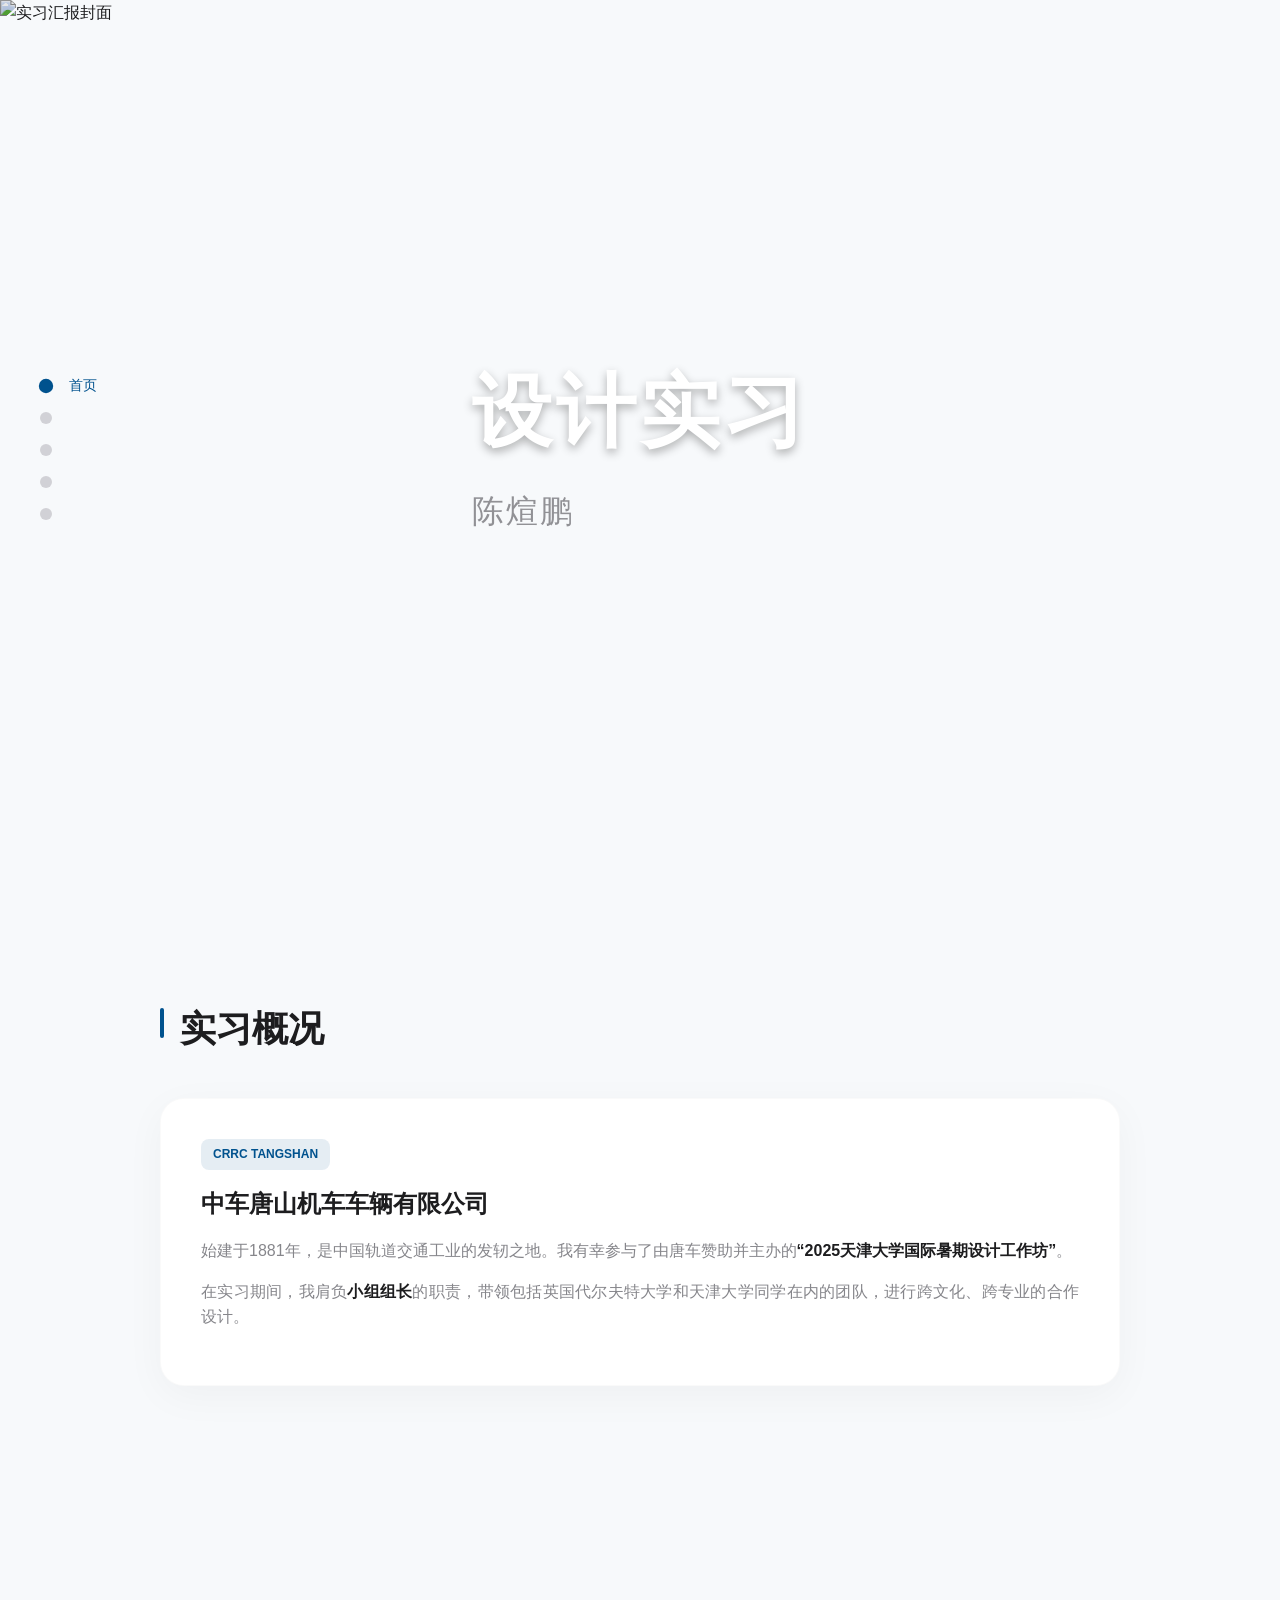
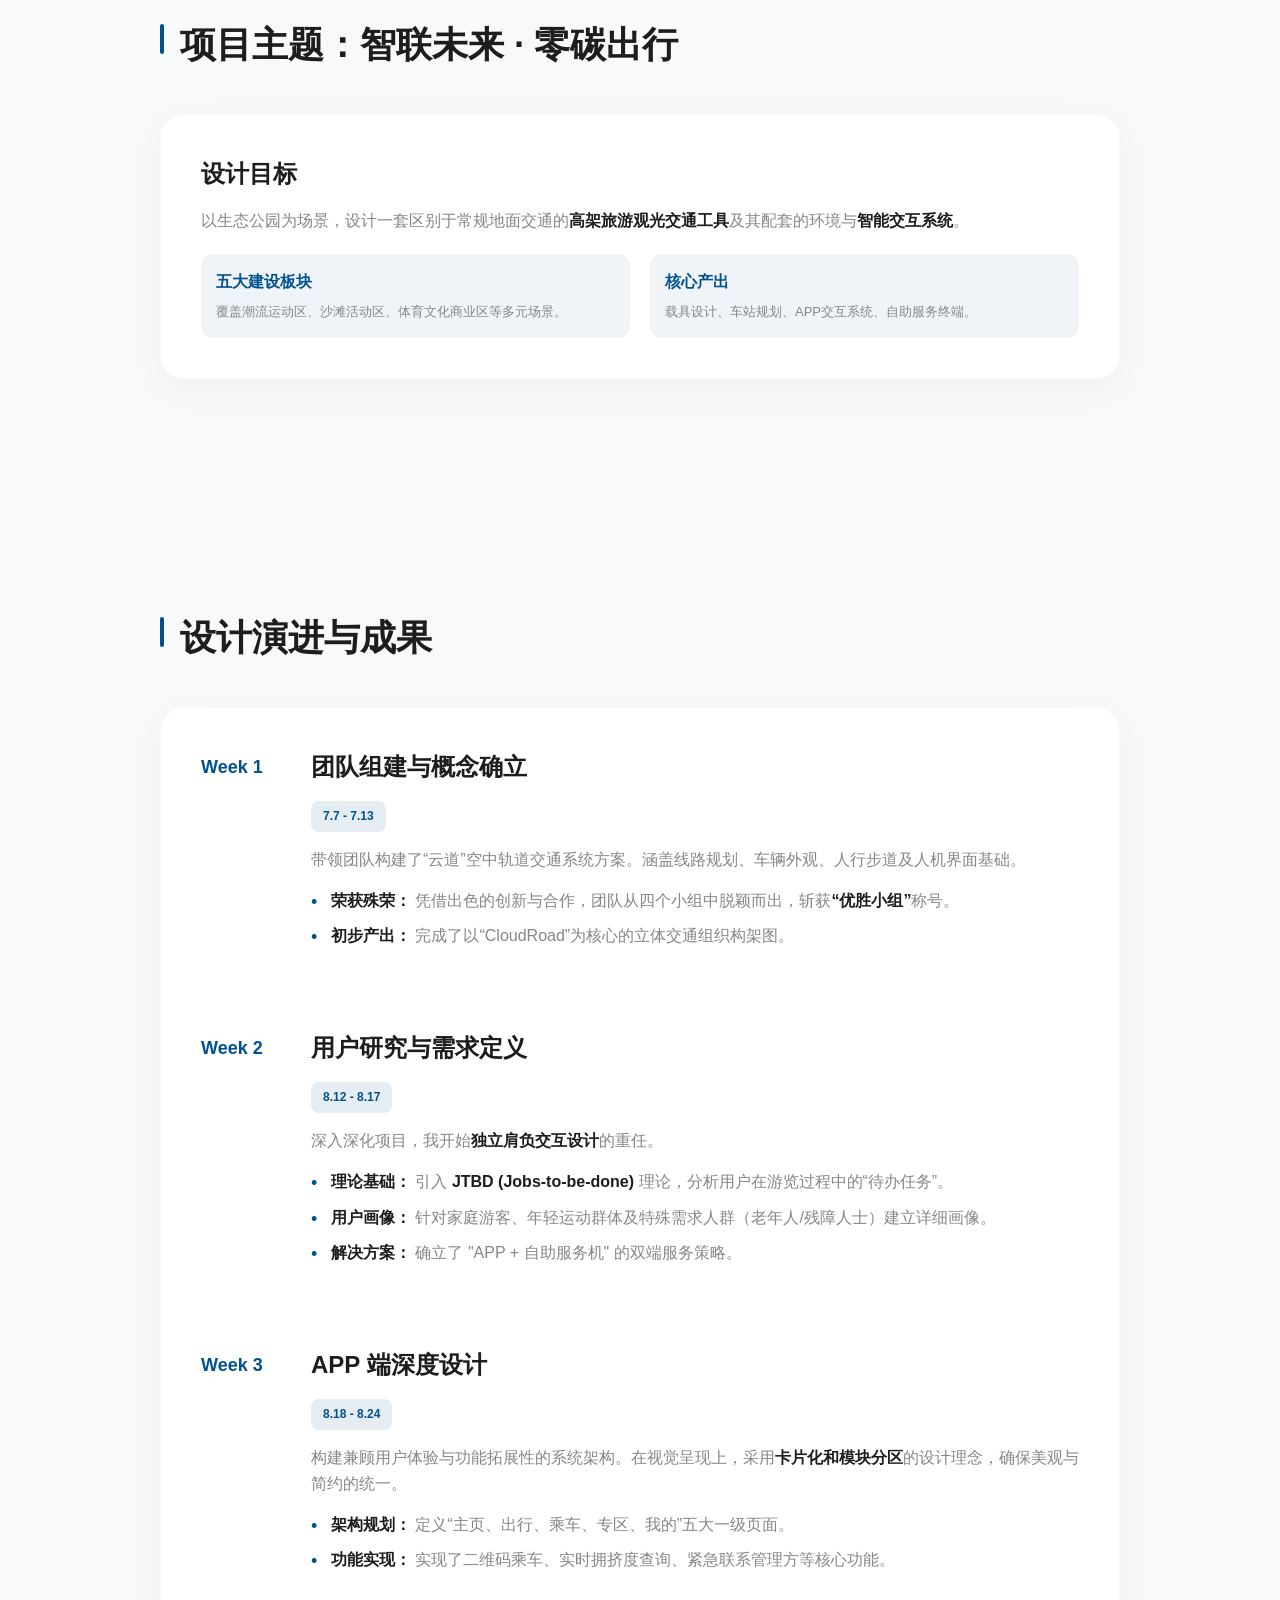
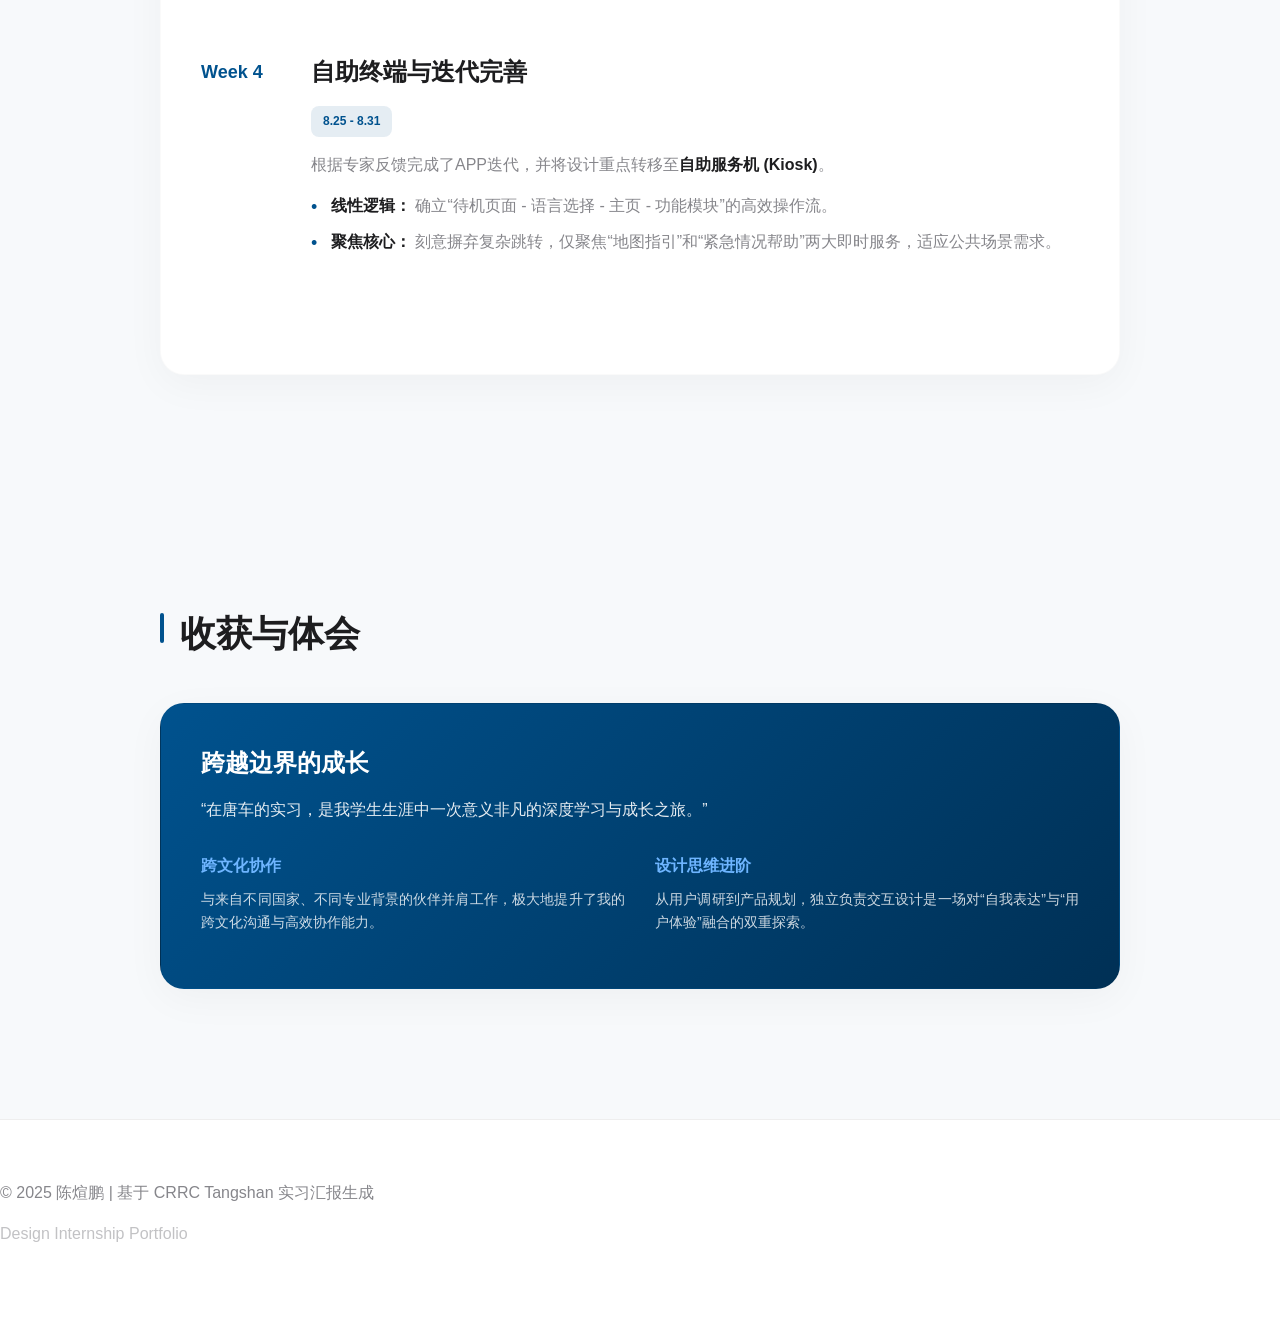
==== index.html @ 3e4206fa "Update index.html" ====
<!DOCTYPE html>
<html lang="zh-CN">
<head>
    <meta charset="UTF-8">
    <meta name="viewport" content="width=device-width, initial-scale=1.0">
    <title>设计实习汇报 | 陈煊鹏</title>
    <style>
        /* --- 基础重置与字体 --- */
        * {
            margin: 0;
            padding: 0;
            box-sizing: border-box;
            font-family: "Helvetica Neue", Helvetica, "PingFang SC", "Hiragino Sans GB", "Microsoft YaHei", Arial, sans-serif;
        }

        :root {
            --primary-color: rgb(0, 82, 142);
            --bg-color: #F7F9FB;
            --text-main: #1D1D1F;
            --text-secondary: #86868b;
            --card-bg: #FFFFFF;
        }

        body {
            background-color: var(--bg-color);
            color: var(--text-main);
            line-height: 1.6;
            overflow-x: hidden;
        }

        /* --- 侧边导航栏 --- */
        .sidebar {
            position: fixed;
            left: 40px;
            top: 50%;
            transform: translateY(-50%);
            z-index: 100;
            display: flex;
            flex-direction: column;
            gap: 20px;
        }

        .nav-dot {
            width: 12px;
            height: 12px;
            background-color: #d1d1d6;
            border-radius: 50%;
            cursor: pointer;
            transition: all 0.3s ease;
            position: relative;
        }

        .nav-dot::after {
            content: attr(data-label);
            position: absolute;
            left: 25px;
            top: 50%;
            transform: translateY(-50%);
            font-size: 12px;
            color: var(--primary-color);
            opacity: 0;
            white-space: nowrap;
            transition: opacity 0.3s ease;
            font-weight: 500;
        }

        .nav-dot:hover::after, .nav-dot.active::after {
            opacity: 1;
        }

        .nav-dot.active {
            background-color: var(--primary-color);
            transform: scale(1.2);
        }

        /* --- 移动端隐藏侧边栏 --- */
        @media (max-width: 768px) {
            .sidebar { display: none; }
        }

        /* --- 首屏 Hero Section --- */
        .hero {
            height: 100vh;
            width: 100%;
            position: relative;
            display: flex;
            justify-content: center;
            align-items: center;
            overflow: hidden;
        }

        .hero-bg {
            position: absolute;
            top: 0;
            left: 0;
            width: 100%;
            height: 100%;
            object-fit: cover;
            z-index: 0;
            filter: brightness(0.9); /* 轻微压暗以突出文字 */
        }

        .hero-content {
            position: relative;
            z-index: 1;
            text-align: center;
            color: white;
            animation: fadeIn 1.5s ease-out;
        }

        .hero-title {
            font-size: 80px;
            font-weight: 900;
            letter-spacing: 4px;
            margin-bottom: 10px;
            text-shadow: 0 4px 10px rgba(0,0,0,0.3);
        }

        .hero-subtitle {
            font-size: 32px;
            font-weight: 100; /* 极细字体 */
            letter-spacing: 2px;
            opacity: 0.9;
        }

        /* --- 通用容器与卡片 --- */
        .container {
            max-width: 1000px;
            margin: 0 auto;
            padding: 100px 20px;
        }

        .section-title {
            font-size: 36px;
            font-weight: 700;
            margin-bottom: 40px;
            position: relative;
            padding-left: 20px;
        }

        .section-title::before {
            content: '';
            position: absolute;
            left: 0;
            top: 8px;
            height: 30px;
            width: 4px;
            background-color: var(--primary-color);
            border-radius: 2px;
        }

        .card {
            background: var(--card-bg);
            border-radius: 24px;
            padding: 40px;
            margin-bottom: 30px;
            box-shadow: 0 10px 40px rgba(0,0,0,0.04);
            transition: transform 0.3s ease;
            border: 1px solid rgba(0,0,0,0.02);
        }

        .card:hover {
            transform: translateY(-5px);
            box-shadow: 0 20px 50px rgba(0,0,0,0.08);
        }

        /* --- 内容排版 --- */
        .tag {
            display: inline-block;
            padding: 6px 12px;
            background-color: rgba(0, 82, 142, 0.1);
            color: var(--primary-color);
            border-radius: 8px;
            font-size: 12px;
            font-weight: 600;
            margin-bottom: 15px;
        }

        h3 {
            font-size: 24px;
            margin-bottom: 15px;
            color: var(--text-main);
        }

        p {
            font-size: 16px;
            color: var(--text-secondary);
            margin-bottom: 15px;
            text-align: justify;
        }

        strong {
            color: var(--text-main);
            font-weight: 600;
        }

        ul {
            list-style: none;
            margin-top: 15px;
        }

        li {
            position: relative;
            padding-left: 20px;
            margin-bottom: 10px;
            color: var(--text-secondary);
        }

        li::before {
            content: '•';
            color: var(--primary-color);
            position: absolute;
            left: 0;
            top: 0;
            font-size: 18px;
        }

        /* --- 时间轴样式 (用于每周工作) --- */
        .timeline-item {
            display: flex;
            gap: 30px;
            margin-bottom: 40px;
        }

        .time-label {
            flex-shrink: 0;
            width: 80px;
            font-weight: 700;
            color: var(--primary-color);
            font-size: 18px;
            padding-top: 5px;
        }

        .time-content {
            flex-grow: 1;
            padding-bottom: 30px;
            border-bottom: 1px solid #eee;
        }

        .time-content:last-child {
            border-bottom: none;
        }

        /* --- 动画类 --- */
        .reveal {
            opacity: 0;
            transform: translateY(30px);
            transition: all 0.8s ease;
        }

        .reveal.active {
            opacity: 1;
            transform: translateY(0);
        }

        /* --- Footer --- */
        footer {
            text-align: center;
            padding: 60px 0;
            background-color: #ffffff;
            color: var(--text-secondary);
            font-size: 14px;
            border-top: 1px solid #eee;
        }

        /* --- 响应式调整 --- */
        @media (max-width: 768px) {
            .hero-title { font-size: 48px; }
            .hero-subtitle { font-size: 24px; }
            .timeline-item { flex-direction: column; gap: 10px; }
            .card { padding: 25px; }
        }
    </style>
</head>
<body>

    <nav class="sidebar">
        <div class="nav-dot active" data-label="首页" onclick="scrollToSection('home')"></div>
        <div class="nav-dot" data-label="实习概况" onclick="scrollToSection('intro')"></div>
        <div class="nav-dot" data-label="项目成果" onclick="scrollToSection('project')"></div>
        <div class="nav-dot" data-label="工作流" onclick="scrollToSection('process')"></div>
        <div class="nav-dot" data-label="收获与感悟" onclick="scrollToSection('reflection')"></div>
    </nav>

    <header id="home" class="hero">
        <img src="images/1page.jpg" alt="实习汇报封面" class="hero-bg">
        <div class="hero-content">
            <h1 class="hero-title">设计实习</h1>
            <p class="hero-subtitle">陈煊鹏</p>
        </div>
    </header>

    <section id="intro" class="container">
        <div class="reveal">
            <h2 class="section-title">实习概况</h2>
            <div class="card">
                <span class="tag">CRRC TANGSHAN</span>
                <h3>中车唐山机车车辆有限公司</h3>
                <p>
                    始建于1881年，是中国轨道交通工业的发轫之地。我有幸参与了由唐车赞助并主办的<strong>“2025天津大学国际暑期设计工作坊”</strong>。
                </p>
                <p>
                    在实习期间，我肩负<strong>小组组长</strong>的职责，带领包括英国代尔夫特大学和天津大学同学在内的团队，进行跨文化、跨专业的合作设计。
                </p>
            </div>
        </div>
    </section>

    <section id="project" class="container">
        <div class="reveal">
            <h2 class="section-title">项目主题：智联未来 · 零碳出行</h2>
            <div class="card">
                <h3>设计目标</h3>
                <p>
                    以生态公园为场景，设计一套区别于常规地面交通的<strong>高架旅游观光交通工具</strong>及其配套的环境与<strong>智能交互系统</strong>。
                </p>
                <div style="display: flex; gap: 20px; flex-wrap: wrap; margin-top: 20px;">
                    <div style="background: #f0f4f8; padding: 15px; border-radius: 12px; flex: 1; min-width: 200px;">
                        <h4 style="color:var(--primary-color); margin-bottom: 8px;">五大建设板块</h4>
                        <p style="font-size: 13px; margin:0;">覆盖潮流运动区、沙滩活动区、体育文化商业区等多元场景。</p>
                    </div>
                    <div style="background: #f0f4f8; padding: 15px; border-radius: 12px; flex: 1; min-width: 200px;">
                        <h4 style="color:var(--primary-color); margin-bottom: 8px;">核心产出</h4>
                        <p style="font-size: 13px; margin:0;">载具设计、车站规划、APP交互系统、自助服务终端。</p>
                    </div>
                </div>
            </div>
        </div>
    </section>

    <section id="process" class="container">
        <h2 class="section-title reveal">设计演进与成果</h2>
        
        <div class="card reveal">
            <div class="timeline-item">
                <div class="time-label">Week 1</div>
                <div class="time-content">
                    <h3>团队组建与概念确立</h3>
                    <span class="tag">7.7 - 7.13</span>
                    <p>
                        带领团队构建了“云道”空中轨道交通系统方案。涵盖线路规划、车辆外观、人行步道及人机界面基础。
                    </p>
                    <ul>
                        <li><strong>荣获殊荣：</strong> 凭借出色的创新与合作，团队从四个小组中脱颖而出，斩获<strong>“优胜小组”</strong>称号。</li>
                        <li><strong>初步产出：</strong> 完成了以“CloudRoad”为核心的立体交通组织构架图。</li>
                    </ul>
                </div>
            </div>

            <div class="timeline-item">
                <div class="time-label">Week 2</div>
                <div class="time-content">
                    <h3>用户研究与需求定义</h3>
                    <span class="tag">8.12 - 8.17</span>
                    <p>
                        深入深化项目，我开始<strong>独立肩负交互设计</strong>的重任。
                    </p>
                    <ul>
                        <li><strong>理论基础：</strong> 引入 <strong>JTBD (Jobs-to-be-done)</strong> 理论，分析用户在游览过程中的“待办任务”。</li>
                        <li><strong>用户画像：</strong> 针对家庭游客、年轻运动群体及特殊需求人群（老年人/残障人士）建立详细画像。</li>
                        <li><strong>解决方案：</strong> 确立了 "APP + 自助服务机" 的双端服务策略。</li>
                    </ul>
                </div>
            </div>

            <div class="timeline-item">
                <div class="time-label">Week 3</div>
                <div class="time-content">
                    <h3>APP 端深度设计</h3>
                    <span class="tag">8.18 - 8.24</span>
                    <p>
                        构建兼顾用户体验与功能拓展性的系统架构。在视觉呈现上，采用<strong>卡片化和模块分区</strong>的设计理念，确保美观与简约的统一。
                    </p>
                    <ul>
                        <li><strong>架构规划：</strong> 定义“主页、出行、乘车、专区、我的”五大一级页面。</li>
                        <li><strong>功能实现：</strong> 实现了二维码乘车、实时拥挤度查询、紧急联系管理方等核心功能。</li>
                    </ul>
                </div>
            </div>

            <div class="timeline-item">
                <div class="time-label">Week 4</div>
                <div class="time-content">
                    <h3>自助终端与迭代完善</h3>
                    <span class="tag">8.25 - 8.31</span>
                    <p>
                        根据专家反馈完成了APP迭代，并将设计重点转移至<strong>自助服务机 (Kiosk)</strong>。
                    </p>
                    <ul>
                        <li><strong>线性逻辑：</strong> 确立“待机页面 - 语言选择 - 主页 - 功能模块”的高效操作流。</li>
                        <li><strong>聚焦核心：</strong> 刻意摒弃复杂跳转，仅聚焦“地图指引”和“紧急情况帮助”两大即时服务，适应公共场景需求。</li>
                    </ul>
                </div>
            </div>
        </div>
    </section>

    <section id="reflection" class="container">
        <div class="reveal">
            <h2 class="section-title">收获与体会</h2>
            <div class="card" style="background: linear-gradient(135deg, #00528E 0%, #003055 100%); color: white;">
                <h3 style="color: white;">跨越边界的成长</h3>
                <p style="color: rgba(255,255,255,0.9);">
                    “在唐车的实习，是我学生生涯中一次意义非凡的深度学习与成长之旅。”
                </p>
                <div style="margin-top: 30px; display: grid; grid-template-columns: 1fr 1fr; gap: 30px;">
                    <div>
                        <h4 style="color: #6eb5ff; margin-bottom: 10px;">跨文化协作</h4>
                        <p style="color: rgba(255,255,255,0.8); font-size: 14px;">
                            与来自不同国家、不同专业背景的伙伴并肩工作，极大地提升了我的跨文化沟通与高效协作能力。
                        </p>
                    </div>
                    <div>
                        <h4 style="color: #6eb5ff; margin-bottom: 10px;">设计思维进阶</h4>
                        <p style="color: rgba(255,255,255,0.8); font-size: 14px;">
                            从用户调研到产品规划，独立负责交互设计是一场对“自我表达”与“用户体验”融合的双重探索。
                        </p>
                    </div>
                </div>
            </div>
        </div>
    </section>

    <footer>
        <p>&copy; 2025 陈煊鹏 | 基于 CRRC Tangshan 实习汇报生成</p>
        <p style="opacity: 0.5; margin-top: 5px;">Design Internship Portfolio</p>
    </footer>

    <script>
        // 平滑滚动
        function scrollToSection(id) {
            document.getElementById(id).scrollIntoView({ behavior: 'smooth' });
        }

        // 滚动监听与动画触发
        document.addEventListener('DOMContentLoaded', () => {
            const observerOptions = {
                threshold: 0.1
            };

            const observer = new IntersectionObserver((entries) => {
                entries.forEach(entry => {
                    if (entry.isIntersecting) {
                        entry.target.classList.add('active');
                    }
                });
            }, observerOptions);

            document.querySelectorAll('.reveal').forEach(el => {
                observer.observe(el);
            });

            // 侧边栏高亮逻辑
            window.addEventListener('scroll', () => {
                const sections = ['home', 'intro', 'project', 'process', 'reflection'];
                let current = '';

                sections.forEach(section => {
                    const element = document.getElementById(section);
                    const sectionTop = element.offsetTop;
                    if (scrollY >= sectionTop - 300) {
                        current = section;
                    }
                });

                document.querySelectorAll('.nav-dot').forEach(dot => {
                    dot.classList.remove('active');
                    if (dot.getAttribute('onclick').includes(current)) {
                        dot.classList.add('active');
                    }
                });
            });
        });
    </script>
</body>
</html>
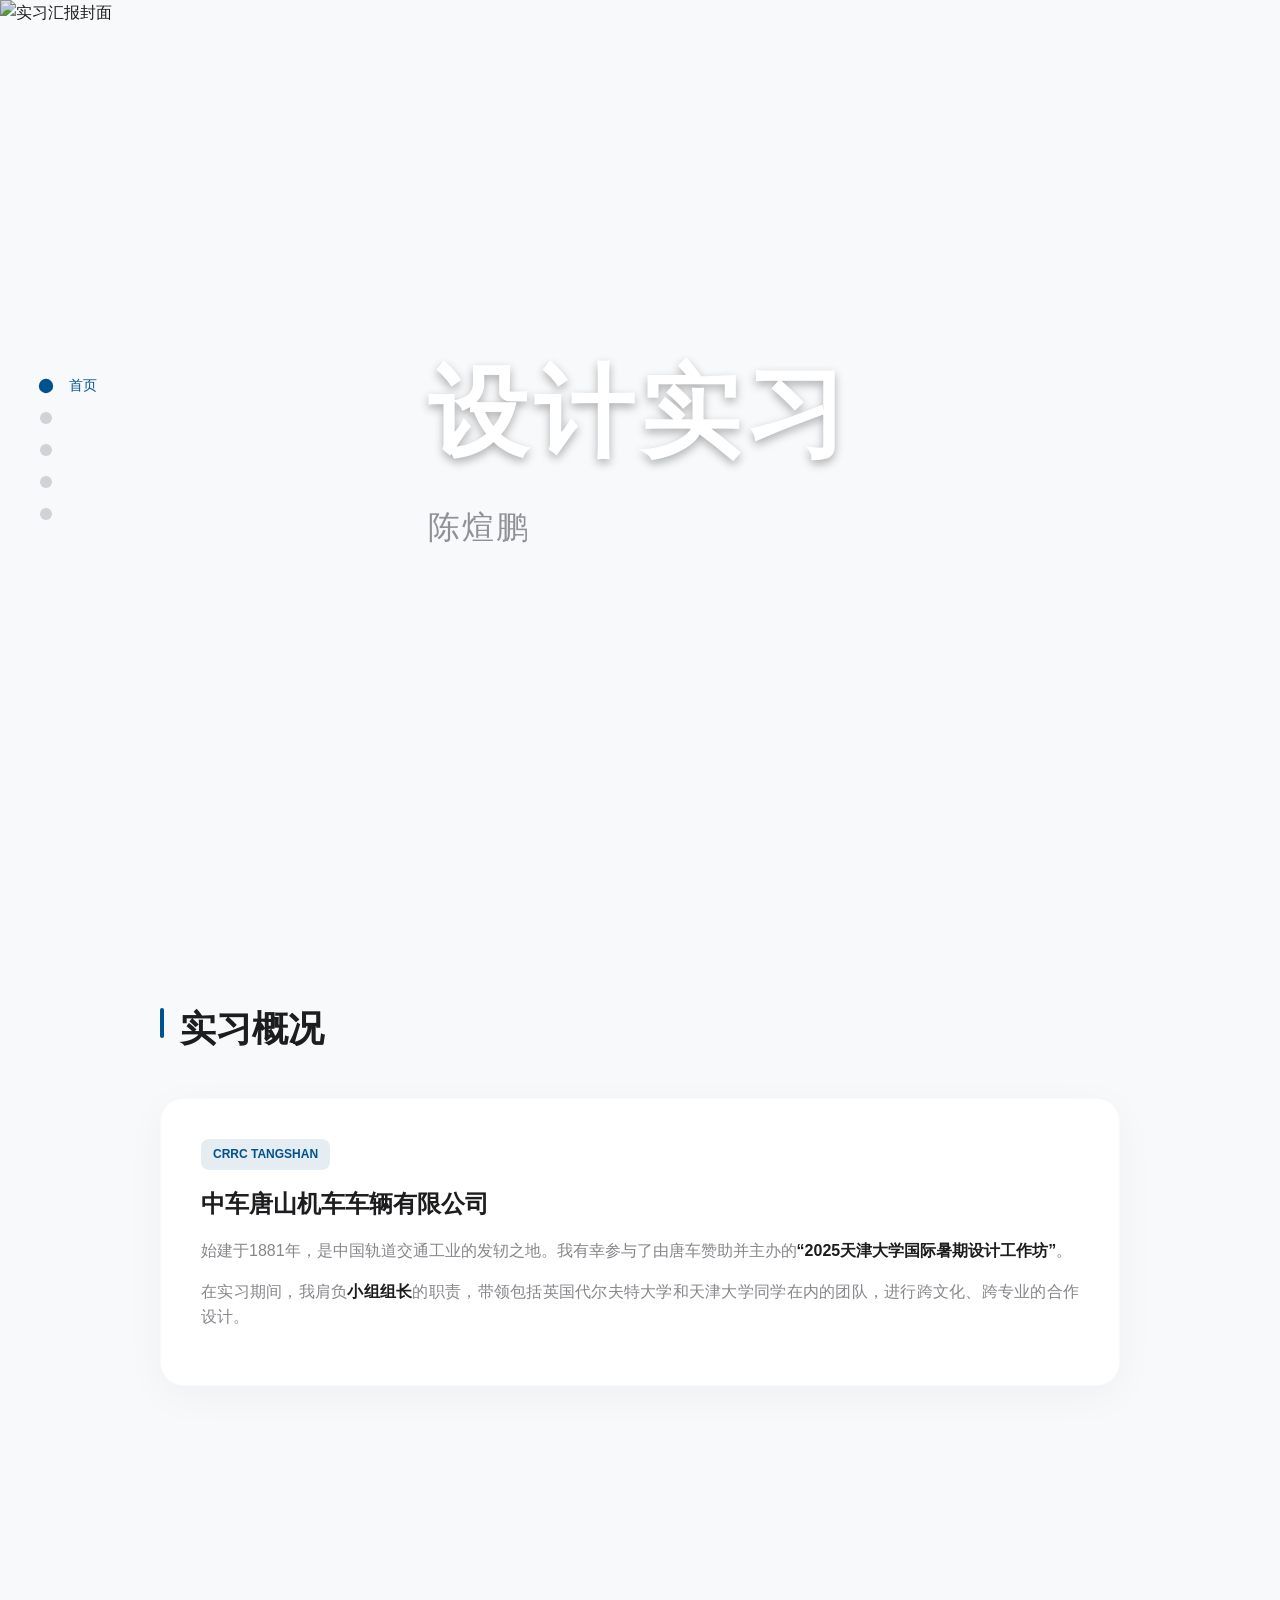
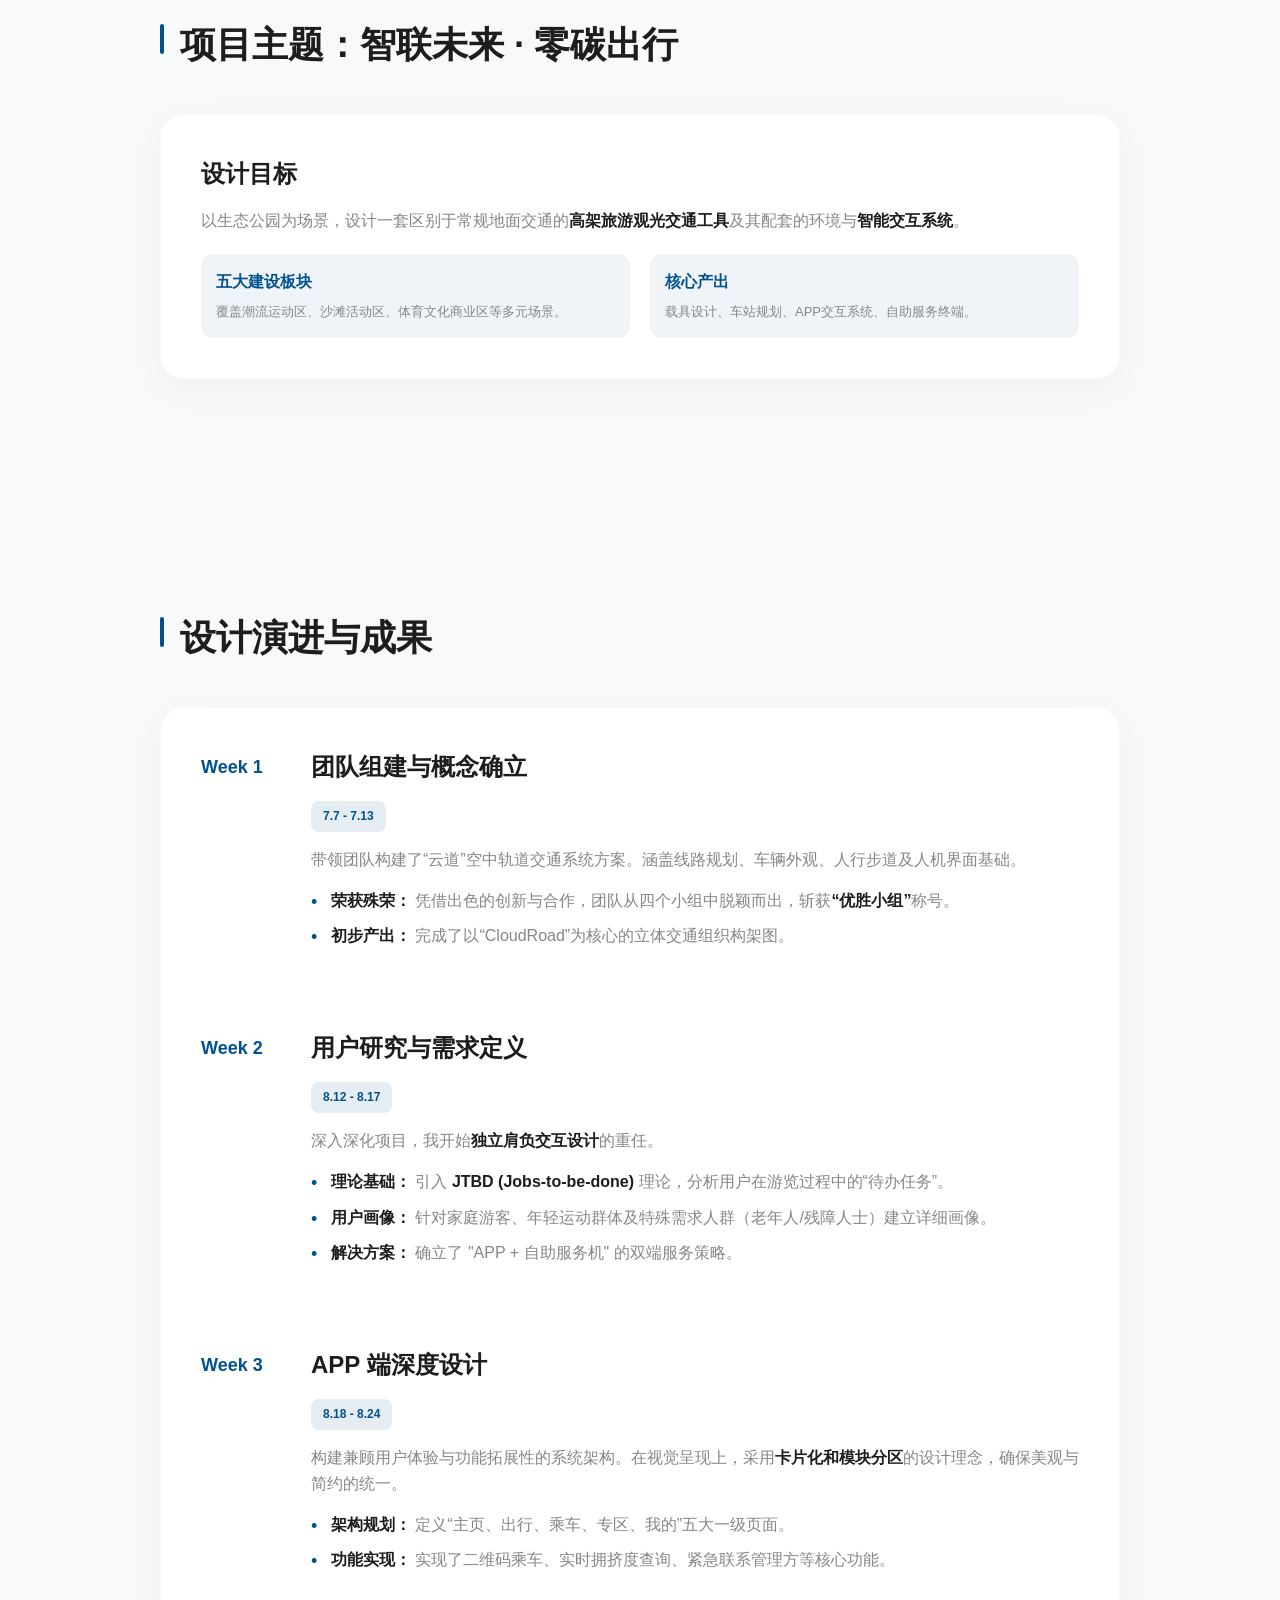
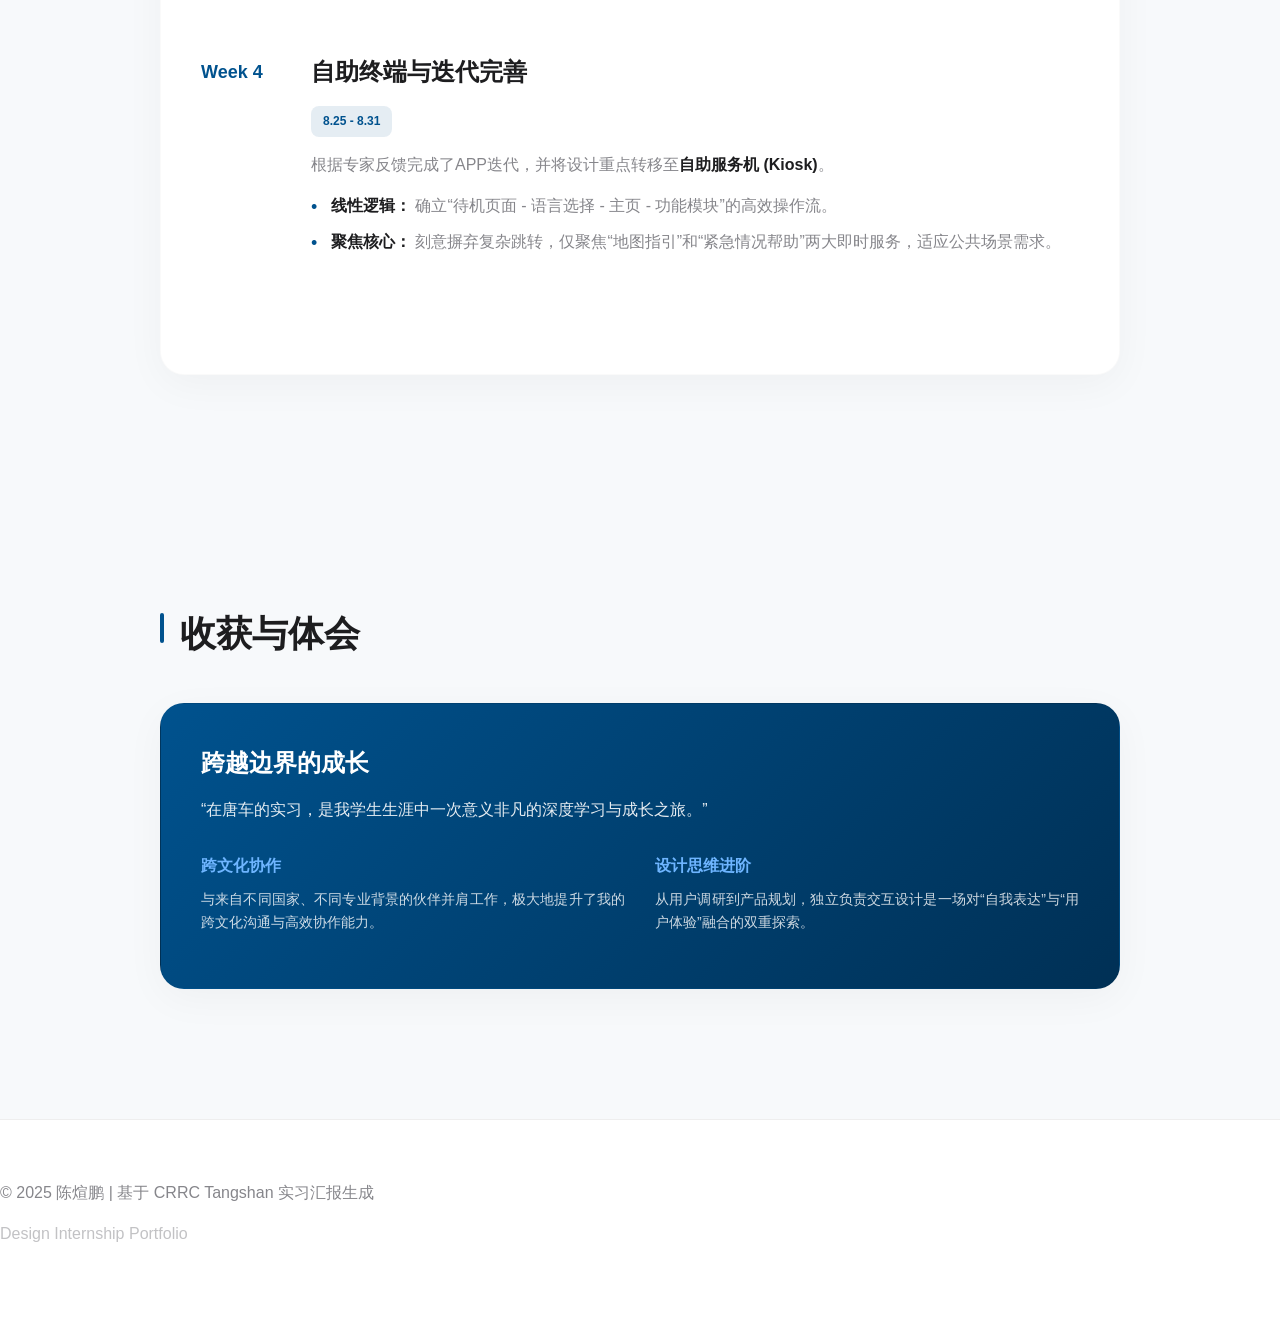
==== commit f0ac5907: "Update index.html" ====
--- a/index.html
+++ b/index.html
@@ -109,16 +109,16 @@
         }
 
         .hero-title {
-            font-size: 80px;
-            font-weight: 900;
-            letter-spacing: 4px;
+            font-size: 100px;
+            font-weight: 1500;
+            letter-spacing: 6px;
             margin-bottom: 10px;
             text-shadow: 0 4px 10px rgba(0,0,0,0.3);
         }
 
         .hero-subtitle {
             font-size: 32px;
-            font-weight: 100; /* 极细字体 */
+            font-weight: 200; /* 极细字体 */
             letter-spacing: 2px;
             opacity: 0.9;
         }
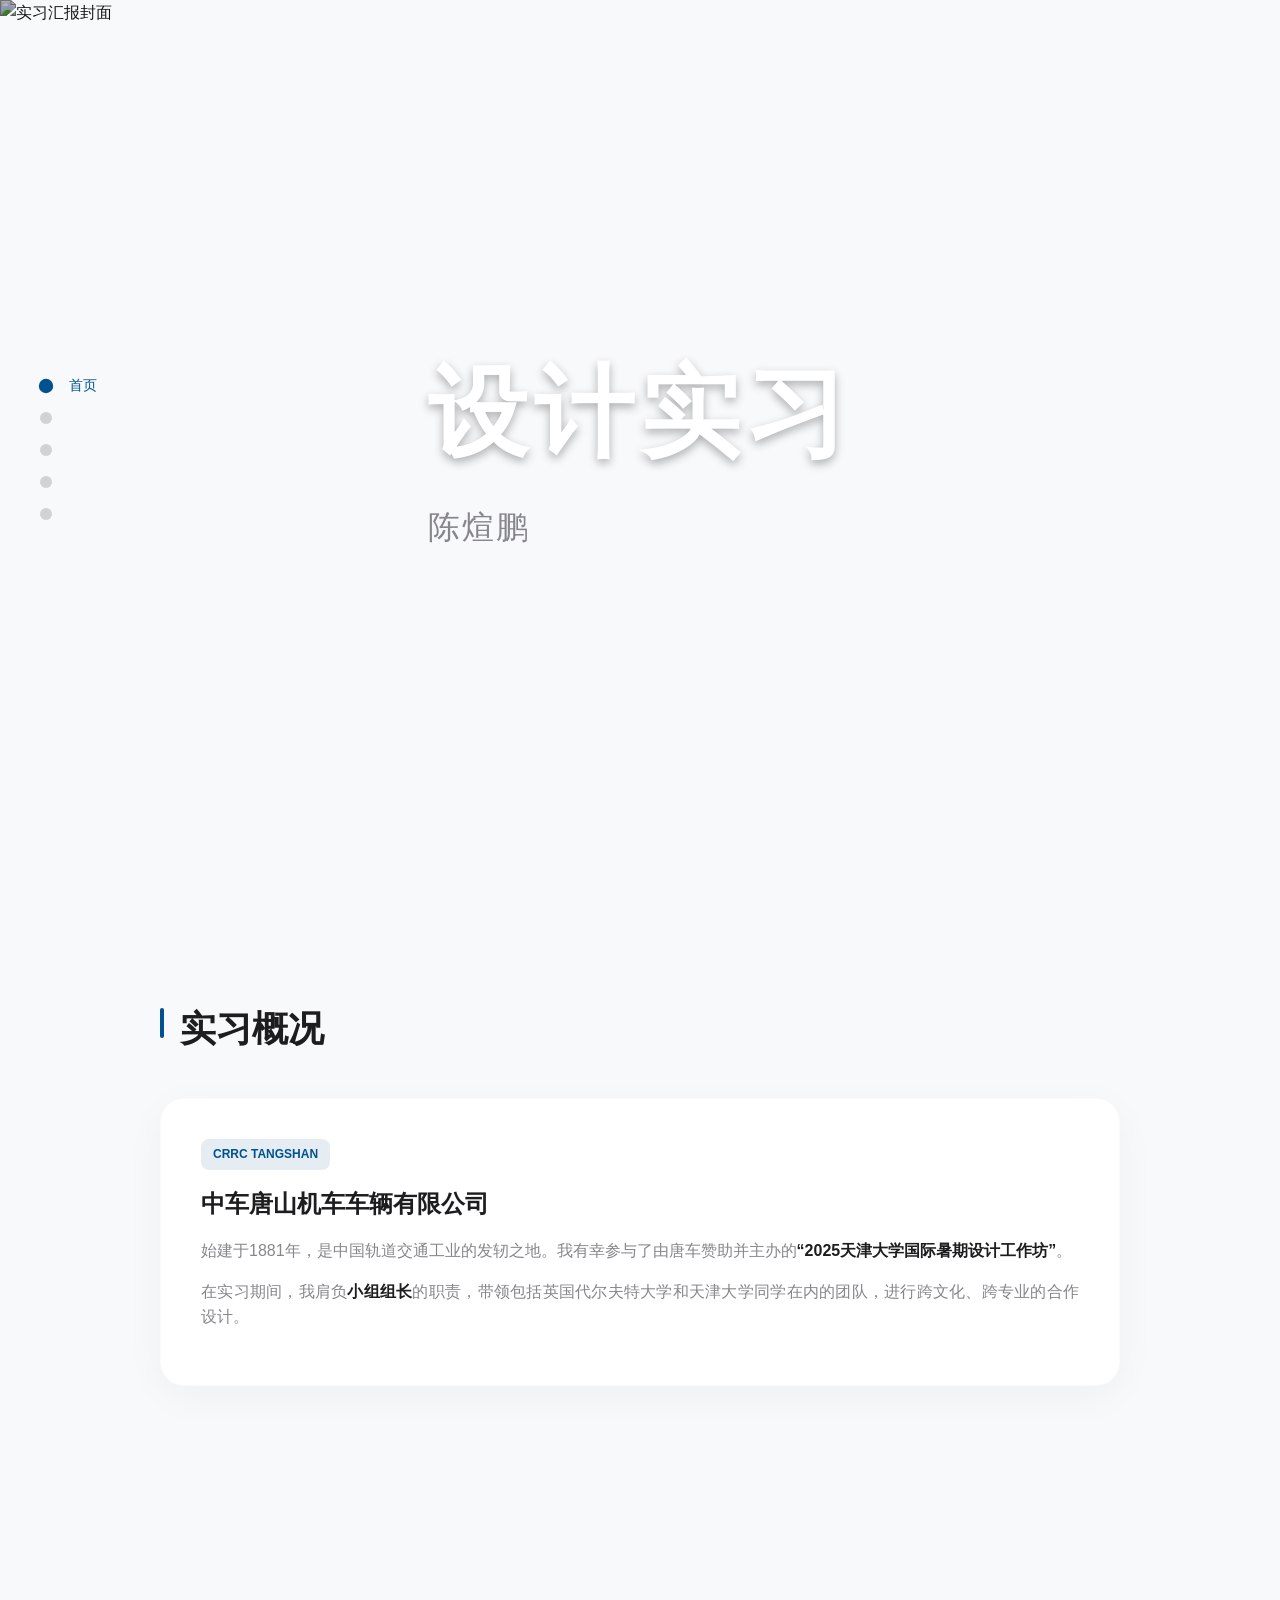
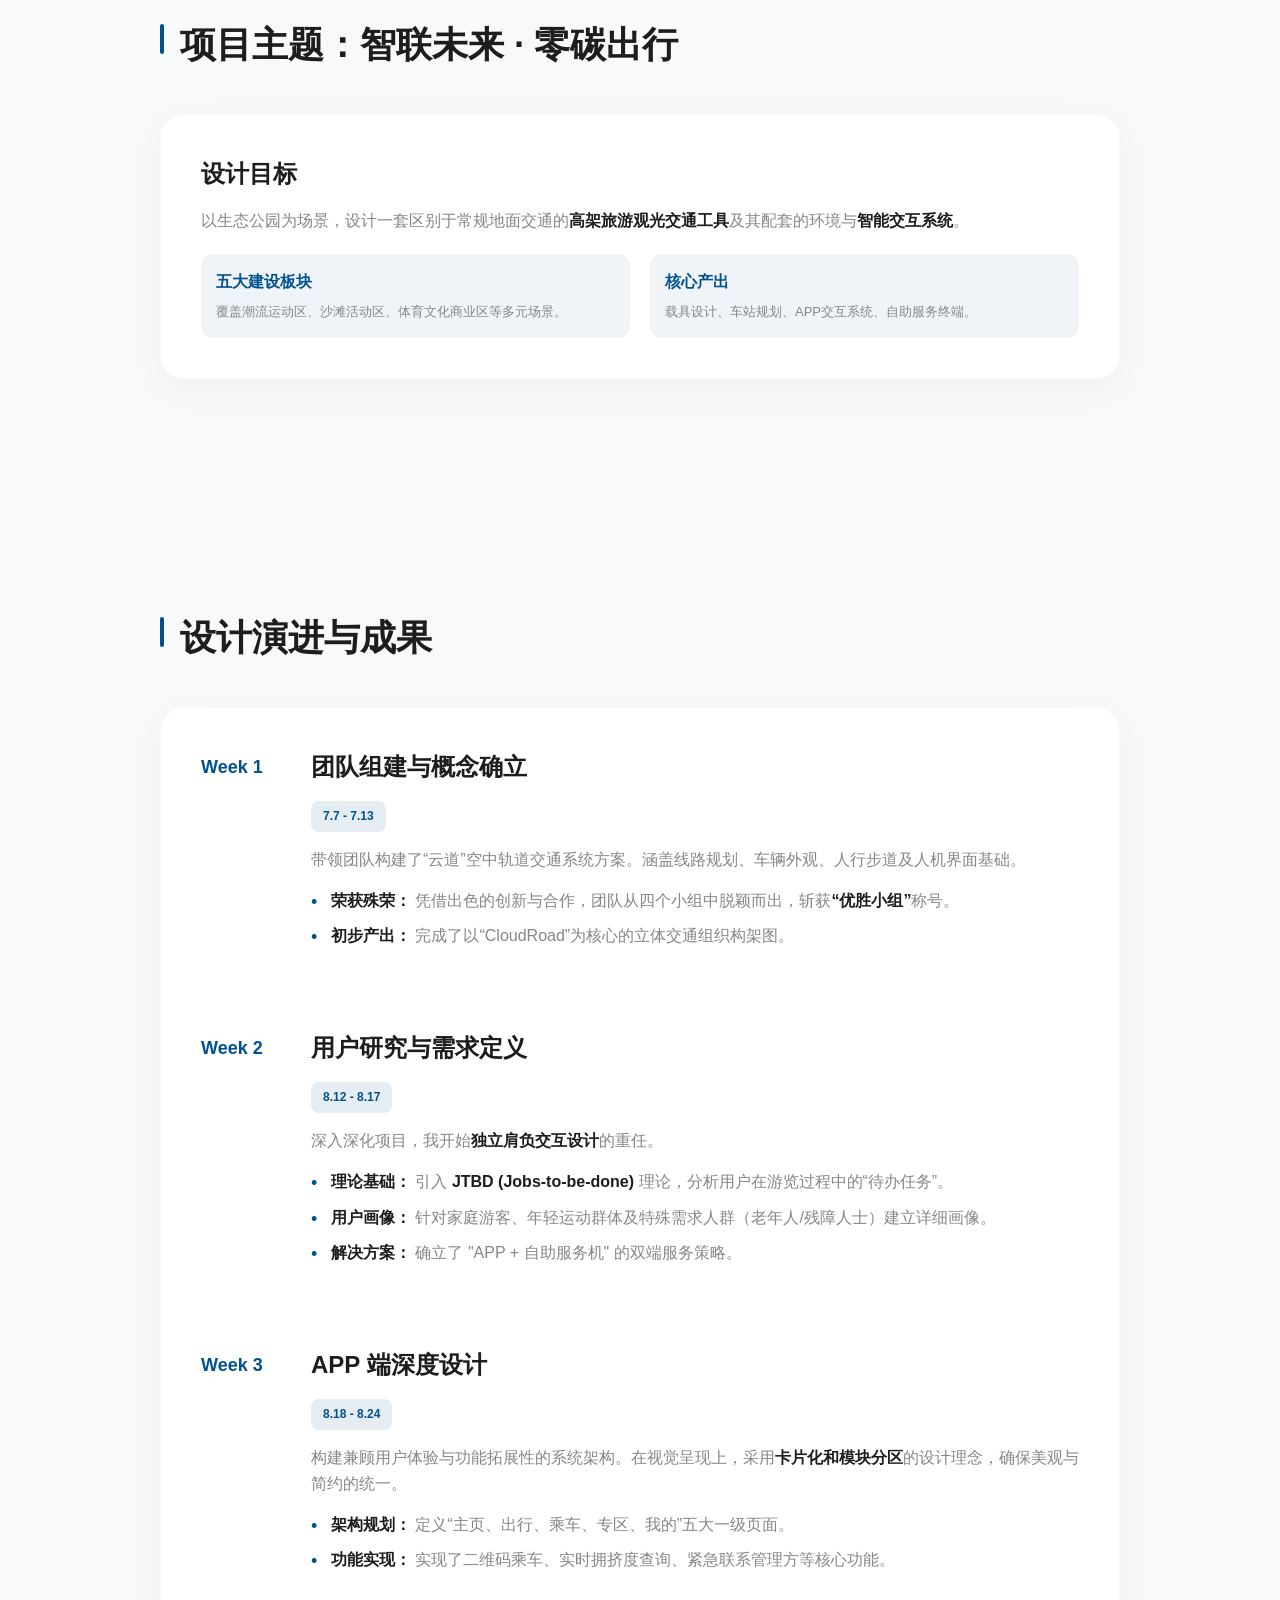
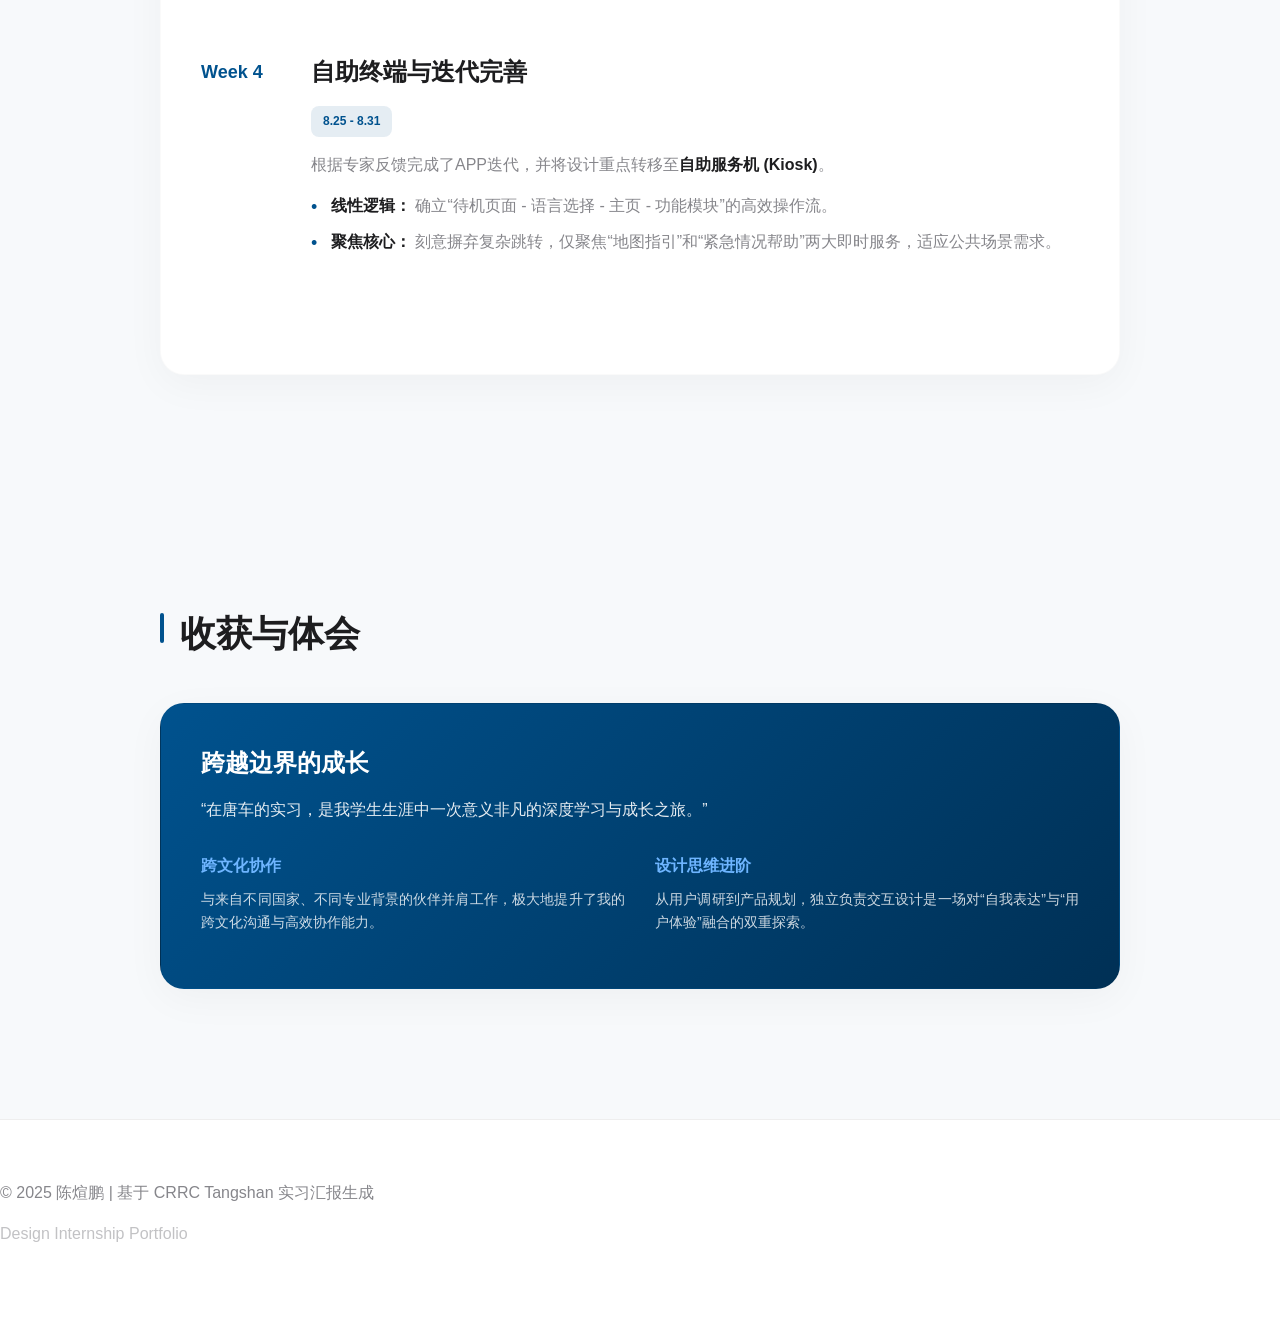
==== commit 141c9ea3: "Update index.html" ====
--- a/index.html
+++ b/index.html
@@ -97,7 +97,7 @@
             height: 100%;
             object-fit: cover;
             z-index: 0;
-            filter: brightness(0.9); /* 轻微压暗以突出文字 */
+            filter: brightness(0.7); /* 轻微压暗以突出文字 */
         }
 
         .hero-content {
@@ -120,7 +120,7 @@
             font-size: 32px;
             font-weight: 200; /* 极细字体 */
             letter-spacing: 2px;
-            opacity: 0.9;
+            opacity: 1;
         }
 
         /* --- 通用容器与卡片 --- */
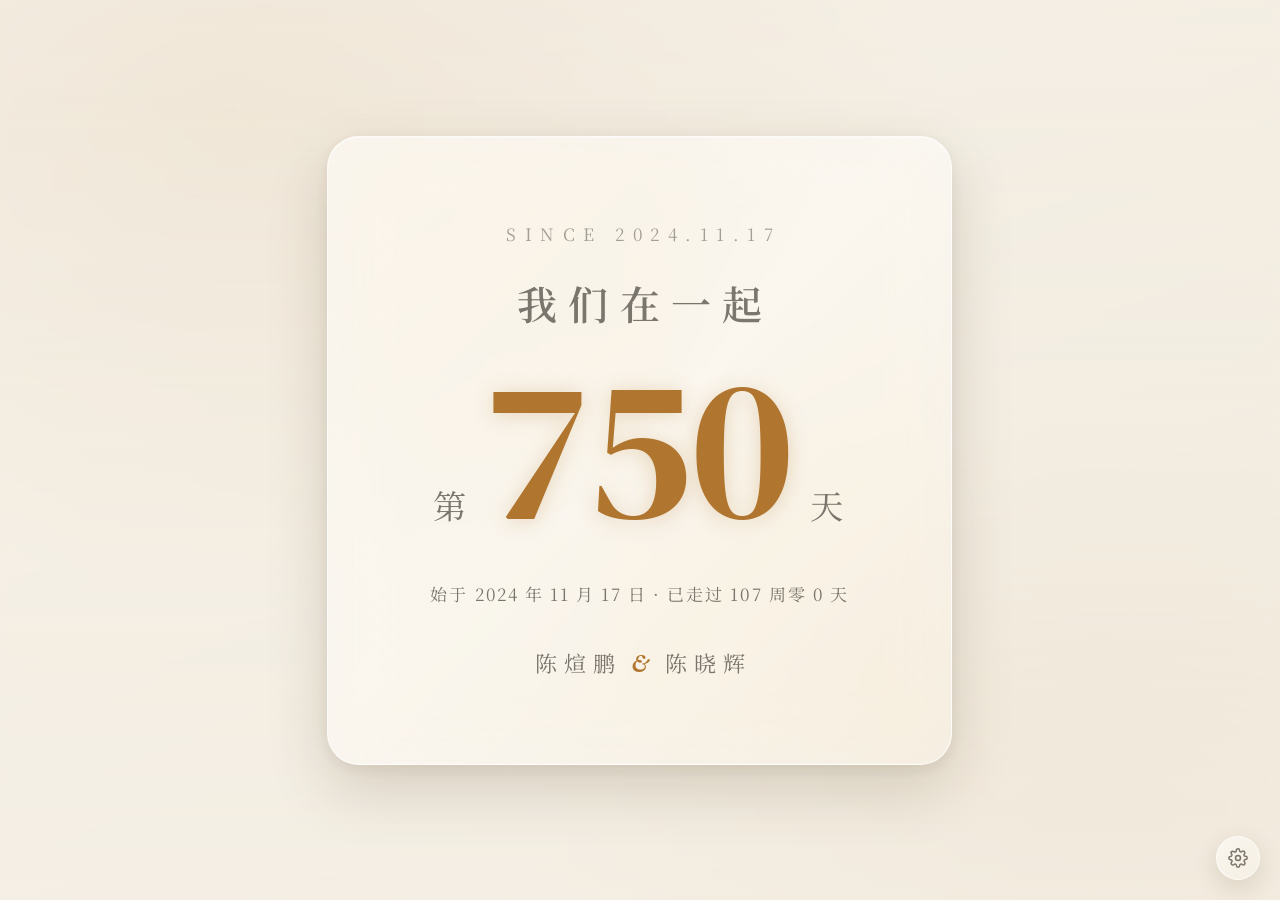
==== commit c145e55d: "纪念日网站：我们在一起" ====
--- a/index.html
+++ b/index.html
@@ -1,476 +1,595 @@
 <!DOCTYPE html>
 <html lang="zh-CN">
 <head>
-    <meta charset="UTF-8">
-    <meta name="viewport" content="width=device-width, initial-scale=1.0">
-    <title>设计实习汇报 | 陈煊鹏</title>
-    <style>
-        /* --- 基础重置与字体 --- */
-        * {
-            margin: 0;
-            padding: 0;
-            box-sizing: border-box;
-            font-family: "Helvetica Neue", Helvetica, "PingFang SC", "Hiragino Sans GB", "Microsoft YaHei", Arial, sans-serif;
-        }
-
-        :root {
-            --primary-color: rgb(0, 82, 142);
-            --bg-color: #F7F9FB;
-            --text-main: #1D1D1F;
-            --text-secondary: #86868b;
-            --card-bg: #FFFFFF;
-        }
-
-        body {
-            background-color: var(--bg-color);
-            color: var(--text-main);
-            line-height: 1.6;
-            overflow-x: hidden;
-        }
-
-        /* --- 侧边导航栏 --- */
-        .sidebar {
-            position: fixed;
-            left: 40px;
-            top: 50%;
-            transform: translateY(-50%);
-            z-index: 100;
-            display: flex;
-            flex-direction: column;
-            gap: 20px;
-        }
-
-        .nav-dot {
-            width: 12px;
-            height: 12px;
-            background-color: #d1d1d6;
-            border-radius: 50%;
-            cursor: pointer;
-            transition: all 0.3s ease;
-            position: relative;
-        }
-
-        .nav-dot::after {
-            content: attr(data-label);
-            position: absolute;
-            left: 25px;
-            top: 50%;
-            transform: translateY(-50%);
-            font-size: 12px;
-            color: var(--primary-color);
-            opacity: 0;
-            white-space: nowrap;
-            transition: opacity 0.3s ease;
-            font-weight: 500;
-        }
-
-        .nav-dot:hover::after, .nav-dot.active::after {
-            opacity: 1;
-        }
-
-        .nav-dot.active {
-            background-color: var(--primary-color);
-            transform: scale(1.2);
-        }
-
-        /* --- 移动端隐藏侧边栏 --- */
-        @media (max-width: 768px) {
-            .sidebar { display: none; }
-        }
-
-        /* --- 首屏 Hero Section --- */
-        .hero {
-            height: 100vh;
-            width: 100%;
-            position: relative;
-            display: flex;
-            justify-content: center;
-            align-items: center;
-            overflow: hidden;
-        }
-
-        .hero-bg {
-            position: absolute;
-            top: 0;
-            left: 0;
-            width: 100%;
-            height: 100%;
-            object-fit: cover;
-            z-index: 0;
-            filter: brightness(0.7); /* 轻微压暗以突出文字 */
-        }
-
-        .hero-content {
-            position: relative;
-            z-index: 1;
-            text-align: center;
-            color: white;
-            animation: fadeIn 1.5s ease-out;
-        }
-
-        .hero-title {
-            font-size: 100px;
-            font-weight: 1500;
-            letter-spacing: 6px;
-            margin-bottom: 10px;
-            text-shadow: 0 4px 10px rgba(0,0,0,0.3);
-        }
-
-        .hero-subtitle {
-            font-size: 32px;
-            font-weight: 200; /* 极细字体 */
-            letter-spacing: 2px;
-            opacity: 1;
-        }
-
-        /* --- 通用容器与卡片 --- */
-        .container {
-            max-width: 1000px;
-            margin: 0 auto;
-            padding: 100px 20px;
-        }
-
-        .section-title {
-            font-size: 36px;
-            font-weight: 700;
-            margin-bottom: 40px;
-            position: relative;
-            padding-left: 20px;
-        }
-
-        .section-title::before {
-            content: '';
-            position: absolute;
-            left: 0;
-            top: 8px;
-            height: 30px;
-            width: 4px;
-            background-color: var(--primary-color);
-            border-radius: 2px;
-        }
-
-        .card {
-            background: var(--card-bg);
-            border-radius: 24px;
-            padding: 40px;
-            margin-bottom: 30px;
-            box-shadow: 0 10px 40px rgba(0,0,0,0.04);
-            transition: transform 0.3s ease;
-            border: 1px solid rgba(0,0,0,0.02);
-        }
-
-        .card:hover {
-            transform: translateY(-5px);
-            box-shadow: 0 20px 50px rgba(0,0,0,0.08);
-        }
-
-        /* --- 内容排版 --- */
-        .tag {
-            display: inline-block;
-            padding: 6px 12px;
-            background-color: rgba(0, 82, 142, 0.1);
-            color: var(--primary-color);
-            border-radius: 8px;
-            font-size: 12px;
-            font-weight: 600;
-            margin-bottom: 15px;
-        }
-
-        h3 {
-            font-size: 24px;
-            margin-bottom: 15px;
-            color: var(--text-main);
-        }
-
-        p {
-            font-size: 16px;
-            color: var(--text-secondary);
-            margin-bottom: 15px;
-            text-align: justify;
-        }
-
-        strong {
-            color: var(--text-main);
-            font-weight: 600;
-        }
-
-        ul {
-            list-style: none;
-            margin-top: 15px;
-        }
-
-        li {
-            position: relative;
-            padding-left: 20px;
-            margin-bottom: 10px;
-            color: var(--text-secondary);
-        }
-
-        li::before {
-            content: '•';
-            color: var(--primary-color);
-            position: absolute;
-            left: 0;
-            top: 0;
-            font-size: 18px;
-        }
-
-        /* --- 时间轴样式 (用于每周工作) --- */
-        .timeline-item {
-            display: flex;
-            gap: 30px;
-            margin-bottom: 40px;
-        }
-
-        .time-label {
-            flex-shrink: 0;
-            width: 80px;
-            font-weight: 700;
-            color: var(--primary-color);
-            font-size: 18px;
-            padding-top: 5px;
-        }
-
-        .time-content {
-            flex-grow: 1;
-            padding-bottom: 30px;
-            border-bottom: 1px solid #eee;
-        }
-
-        .time-content:last-child {
-            border-bottom: none;
-        }
-
-        /* --- 动画类 --- */
-        .reveal {
-            opacity: 0;
-            transform: translateY(30px);
-            transition: all 0.8s ease;
-        }
-
-        .reveal.active {
-            opacity: 1;
-            transform: translateY(0);
-        }
-
-        /* --- Footer --- */
-        footer {
-            text-align: center;
-            padding: 60px 0;
-            background-color: #ffffff;
-            color: var(--text-secondary);
-            font-size: 14px;
-            border-top: 1px solid #eee;
-        }
-
-        /* --- 响应式调整 --- */
-        @media (max-width: 768px) {
-            .hero-title { font-size: 48px; }
-            .hero-subtitle { font-size: 24px; }
-            .timeline-item { flex-direction: column; gap: 10px; }
-            .card { padding: 25px; }
-        }
-    </style>
+<meta charset="UTF-8">
+<meta name="viewport" content="width=device-width, initial-scale=1.0">
+<title>我们在一起</title>
+<link rel="preconnect" href="https://fonts.googleapis.com">
+<link rel="preconnect" href="https://fonts.gstatic.com" crossorigin>
+<link href="https://fonts.googleapis.com/css2?family=DM+Serif+Display:ital@0;1&family=Noto+Serif+SC:wght@400;600&display=swap" rel="stylesheet">
+<style>
+  :root {
+    --bg-1: #f6f1e8;
+    --bg-2: #ece3d3;
+    --bg-accent: rgba(196, 148, 82, 0.16);
+    --ink: #2b2620;
+    --ink-soft: rgba(43, 38, 32, 0.62);
+    --ink-faint: rgba(43, 38, 32, 0.42);
+    --accent: #b0762f;
+    --glass-bg: linear-gradient(135deg, rgba(255,255,255,0.55), rgba(255,255,255,0.22));
+    --glass-border: rgba(255,255,255,0.65);
+    --glass-shadow: 0 24px 60px rgba(80, 60, 30, 0.18), 0 4px 16px rgba(80, 60, 30, 0.08);
+    --wall-opacity: 0.5;
+    --overlay: linear-gradient(180deg, rgba(246,241,232,0.35), rgba(246,241,232,0.72));
+  }
+  html[data-theme="dark"] {
+    --bg-1: #17140f;
+    --bg-2: #221d16;
+    --bg-accent: rgba(196, 148, 82, 0.12);
+    --ink: #f0e9dd;
+    --ink-soft: rgba(240, 233, 221, 0.62);
+    --ink-faint: rgba(240, 233, 221, 0.4);
+    --accent: #d9a55b;
+    --glass-bg: linear-gradient(135deg, rgba(255,255,255,0.12), rgba(255,255,255,0.04));
+    --glass-border: rgba(255,255,255,0.22);
+    --glass-shadow: 0 24px 60px rgba(0, 0, 0, 0.45), 0 4px 16px rgba(0, 0, 0, 0.3);
+    --overlay: linear-gradient(180deg, rgba(23,20,15,0.4), rgba(23,20,15,0.78));
+  }
+
+  * { margin: 0; padding: 0; box-sizing: border-box; }
+
+  html, body { height: 100%; }
+
+  body {
+    font-family: "Noto Serif SC", "Songti SC", serif;
+    color: var(--ink);
+    background: var(--bg-1);
+    overflow: hidden;
+    transition: background 0.6s ease;
+  }
+
+  /* ---------- 兜底渐变背景（无照片时） ---------- */
+  .fallback-bg {
+    position: fixed; inset: 0; z-index: 0;
+    background:
+      radial-gradient(1200px 800px at 18% 12%, var(--bg-accent), transparent 60%),
+      radial-gradient(1000px 700px at 85% 88%, var(--bg-accent), transparent 55%),
+      linear-gradient(160deg, var(--bg-1), var(--bg-2));
+    transition: opacity 0.8s ease;
+  }
+  .fallback-bg.hidden { opacity: 0; }
+
+  /* ---------- 照片墙 ---------- */
+  .wall-depth {
+    position: fixed; inset: 0; z-index: 0;
+    will-change: transform;
+    transition: transform 0.6s cubic-bezier(0.22, 1, 0.36, 1);
+  }
+  .photo-wall {
+    position: absolute; inset: -6%;
+    display: grid;
+    grid-template-columns: repeat(6, 1fr);
+    grid-auto-rows: 1fr;
+    gap: 14px;
+    opacity: var(--wall-opacity);
+    filter: saturate(0.9);
+    transition: opacity 0.5s ease;
+  }
+  .photo-wall.drift { animation: wallDrift 60s ease-in-out infinite alternate; }
+  @keyframes wallDrift {
+    0%   { transform: translate(0, 0) scale(1); }
+    100% { transform: translate(-2.5%, -3%) scale(1.04); }
+  }
+  .tile {
+    position: relative;
+    border-radius: 18px;
+    overflow: hidden;
+    opacity: 0;
+    transform: scale(0.94);
+    animation: tileIn 0.9s cubic-bezier(0.22, 1, 0.36, 1) forwards,
+               tileFloat 7s ease-in-out infinite;
+    cursor: zoom-in;
+  }
+  @keyframes tileIn {
+    to { opacity: 1; }
+  }
+  @keyframes tileFloat {
+    0%, 100% { transform: scale(1) translateY(0); }
+    50%      { transform: scale(1.015) translateY(-9px); }
+  }
+  .tile img { transition: transform 0.6s cubic-bezier(0.22, 1, 0.36, 1); }
+  .tile:hover img { transform: scale(1.06); }
+  .tile img {
+    width: 100%; height: 100%;
+    object-fit: cover;
+    display: block;
+  }
+
+  /* 墙面之上的柔光罩，保证主体可读 */
+  .wall-veil {
+    position: fixed; inset: 0; z-index: 1;
+    background: var(--overlay);
+    backdrop-filter: blur(3px);
+    -webkit-backdrop-filter: blur(3px);
+    pointer-events: none;
+    transition: background 0.6s ease;
+  }
+
+  /* ---------- 漂浮光斑粒子 ---------- */
+  .particles {
+    position: fixed; inset: 0; z-index: 1;
+    pointer-events: none;
+    overflow: hidden;
+  }
+  .particle {
+    position: absolute;
+    bottom: -8vh;
+    border-radius: 50%;
+    background: radial-gradient(circle, rgba(224, 178, 106, 0.55), rgba(224, 178, 106, 0));
+    filter: blur(6px);
+    opacity: 0;
+    animation: particleRise linear infinite;
+  }
+  html[data-theme="dark"] .particle {
+    background: radial-gradient(circle, rgba(217, 165, 91, 0.4), rgba(217, 165, 91, 0));
+  }
+  @keyframes particleRise {
+    0%   { transform: translate(0, 0) scale(1); opacity: 0; }
+    12%  { opacity: 1; }
+    85%  { opacity: 0.9; }
+    100% { transform: translate(var(--sway, 4vw), -118vh) scale(1.15); opacity: 0; }
+  }
+
+  /* ---------- 主舞台 ---------- */
+  .stage {
+    position: relative; z-index: 2;
+    height: 100%;
+    display: flex;
+    align-items: center;
+    justify-content: center;
+    padding: 24px;
+  }
+  .card-depth {
+    will-change: transform;
+    transition: transform 0.5s cubic-bezier(0.22, 1, 0.36, 1);
+    max-width: 92vw;
+  }
+
+  .glass-card {
+    position: relative;
+    text-align: center;
+    padding: clamp(48px, 7vw, 84px) clamp(40px, 8vw, 110px);
+    border-radius: 32px;
+    background: var(--glass-bg);
+    border: 1px solid var(--glass-border);
+    box-shadow: var(--glass-shadow),
+                inset 0 1px 0 rgba(255,255,255,0.5),
+                inset 0 -1px 0 rgba(255,255,255,0.12);
+    backdrop-filter: blur(28px) saturate(1.5);
+    -webkit-backdrop-filter: blur(28px) saturate(1.5);
+    overflow: hidden;
+    animation: cardIn 1.1s cubic-bezier(0.22, 1, 0.36, 1) both;
+  }
+  @keyframes cardIn {
+    from { opacity: 0; transform: scale(0.965); }
+    to   { opacity: 1; transform: scale(1); }
+  }
+  /* 入场编排：卡片内元素依次浮现 */
+  .rise {
+    opacity: 0;
+    transform: translateY(16px);
+    animation: riseIn 0.85s cubic-bezier(0.22, 1, 0.36, 1) forwards;
+  }
+  @keyframes riseIn {
+    to { opacity: 1; transform: translateY(0); }
+  }
+
+  /* 液态高光：缓慢游走的折射光斑 */
+  .glass-card::before {
+    content: "";
+    position: absolute; inset: -60%;
+    background: conic-gradient(from 0deg,
+      transparent 0deg, rgba(255,255,255,0.22) 40deg, transparent 90deg,
+      transparent 180deg, rgba(255,255,255,0.14) 230deg, transparent 280deg);
+    animation: liquidSheen 14s linear infinite;
+    pointer-events: none;
+  }
+  @keyframes liquidSheen {
+    to { transform: rotate(360deg); }
+  }
+
+  .eyebrow {
+    font-size: clamp(14px, 1.4vw, 17px);
+    letter-spacing: 0.5em;
+    text-indent: 0.5em;
+    color: var(--ink-faint);
+    margin-bottom: clamp(18px, 2.5vw, 28px);
+  }
+
+  h1.title {
+    font-weight: 600;
+    font-size: clamp(26px, 3.2vw, 40px);
+    letter-spacing: 0.28em;
+    text-indent: 0.28em;
+    color: var(--ink-soft);
+    margin-bottom: clamp(10px, 1.5vw, 18px);
+    text-wrap: pretty;
+  }
+
+  .day-line {
+    display: flex;
+    align-items: baseline;
+    justify-content: center;
+    gap: clamp(10px, 1.5vw, 18px);
+  }
+  .day-label {
+    font-size: clamp(22px, 2.6vw, 34px);
+    color: var(--ink-soft);
+    letter-spacing: 0.1em;
+  }
+  .day-number {
+    font-family: "DM Serif Display", "Noto Serif SC", serif;
+    font-size: clamp(96px, 16vw, 200px);
+    line-height: 1;
+    color: var(--accent);
+    font-variant-numeric: tabular-nums;
+    text-shadow: 0 2px 20px rgba(176, 118, 47, 0.25);
+    transform-origin: center 70%;
+    animation: heartbeat 3.4s ease-in-out 1.8s infinite;
+  }
+  @keyframes heartbeat {
+    0%, 100% { transform: scale(1); }
+    8%       { transform: scale(1.035); }
+    16%      { transform: scale(1); }
+    24%      { transform: scale(1.02); }
+    34%      { transform: scale(1); }
+  }
+  .day-unit {
+    font-size: clamp(22px, 2.6vw, 34px);
+    color: var(--ink-soft);
+    letter-spacing: 0.1em;
+  }
+
+  .meta {
+    margin-top: clamp(20px, 3vw, 32px);
+    font-size: clamp(14px, 1.5vw, 17px);
+    color: var(--ink-soft);
+    letter-spacing: 0.12em;
+    display: flex;
+    flex-direction: column;
+    gap: 10px;
+    align-items: center;
+  }
+  .meta .divider {
+    width: 56px; height: 1px;
+    background: var(--ink-faint);
+    margin: 6px auto 2px;
+    opacity: 0.6;
+  }
+  .meta .milestone { color: var(--ink-faint); font-size: clamp(12px, 1.3vw, 14px); }
+
+  /* ---------- 名字落款 ---------- */
+  .names {
+    margin-top: clamp(26px, 3.5vw, 40px);
+    font-size: clamp(17px, 2vw, 22px);
+    letter-spacing: 0.32em;
+    text-indent: 0.32em;
+    color: var(--ink-soft);
+  }
+  .names .amp {
+    font-family: "DM Serif Display", serif;
+    font-style: italic;
+    color: var(--accent);
+    margin: 0 0.35em;
+    font-size: 1.15em;
+  }
+
+  /* ---------- 照片放大查看 ---------- */
+  .lightbox {
+    position: fixed; inset: 0; z-index: 20;
+    display: flex; align-items: center; justify-content: center;
+    background: rgba(15, 12, 8, 0.55);
+    backdrop-filter: blur(22px) saturate(1.2);
+    -webkit-backdrop-filter: blur(22px) saturate(1.2);
+    opacity: 0; pointer-events: none;
+    transition: opacity 0.35s ease;
+    cursor: zoom-out;
+  }
+  .lightbox.open { opacity: 1; pointer-events: auto; }
+  .lightbox img {
+    max-width: 88vw; max-height: 86vh;
+    border-radius: 20px;
+    box-shadow: 0 30px 90px rgba(0, 0, 0, 0.5);
+    transform: scale(0.92);
+    transition: transform 0.4s cubic-bezier(0.22, 1, 0.36, 1);
+  }
+  .lightbox.open img { transform: scale(1); }
+
+  /* ---------- 宁静模式（Tweaks 一键关闭动感） ---------- */
+  body.calm .particle { display: none; }
+  body.calm .photo-wall,
+  body.calm .tile,
+  body.calm .tile img,
+  body.calm .day-number,
+  body.calm .glass-card::before {
+    animation-play-state: paused !important;
+    transition: none !important;
+  }
+  body.calm .wall-depth,
+  body.calm .card-depth { transform: none !important; }
+
+  /* ---------- Tweaks ---------- */
+  .tweaks-toggle {
+    position: fixed; right: 20px; bottom: 20px; z-index: 10;
+    width: 44px; height: 44px;
+    border-radius: 50%;
+    border: 1px solid var(--glass-border);
+    background: var(--glass-bg);
+    backdrop-filter: blur(16px) saturate(1.4);
+    -webkit-backdrop-filter: blur(16px) saturate(1.4);
+    box-shadow: 0 8px 24px rgba(80, 60, 30, 0.15);
+    cursor: pointer;
+    display: flex; align-items: center; justify-content: center;
+    transition: transform 0.3s cubic-bezier(0.22, 1, 0.36, 1);
+  }
+  .tweaks-toggle:hover { transform: rotate(40deg); }
+  .tweaks-toggle svg { width: 20px; height: 20px; stroke: var(--ink-soft); }
+
+  .tweaks-panel {
+    position: fixed; right: 20px; bottom: 76px; z-index: 10;
+    width: 240px;
+    padding: 18px 20px;
+    border-radius: 20px;
+    border: 1px solid var(--glass-border);
+    background: var(--glass-bg);
+    backdrop-filter: blur(24px) saturate(1.5);
+    -webkit-backdrop-filter: blur(24px) saturate(1.5);
+    box-shadow: var(--glass-shadow);
+    display: none;
+    flex-direction: column;
+    gap: 16px;
+  }
+  .tweaks-panel.open { display: flex; animation: cardIn 0.35s cubic-bezier(0.22, 1, 0.36, 1) both; }
+  .tweaks-panel h3 {
+    font-size: 13px; letter-spacing: 0.3em; color: var(--ink-faint); font-weight: 400;
+  }
+  .tweak-row {
+    display: flex; align-items: center; justify-content: space-between;
+    font-size: 14px; color: var(--ink-soft); letter-spacing: 0.06em;
+  }
+  .switch {
+    position: relative; width: 40px; height: 22px;
+    border-radius: 999px; border: 1px solid var(--glass-border);
+    background: rgba(127, 110, 85, 0.2);
+    cursor: pointer; transition: background 0.25s ease;
+  }
+  .switch::after {
+    content: ""; position: absolute; top: 2px; left: 2px;
+    width: 16px; height: 16px; border-radius: 50%;
+    background: #fff; box-shadow: 0 1px 4px rgba(0,0,0,0.25);
+    transition: transform 0.25s cubic-bezier(0.22, 1, 0.36, 1);
+  }
+  .switch.on { background: var(--accent); }
+  .switch.on::after { transform: translateX(18px); }
+  input[type="range"] {
+    width: 110px; accent-color: var(--accent); cursor: pointer;
+  }
+
+  @media (max-width: 720px) {
+    .photo-wall { grid-template-columns: repeat(3, 1fr); }
+  }
+  @media (prefers-reduced-motion: reduce) {
+    .photo-wall.drift, .glass-card::before, .tile, .day-number, .rise { animation: none; }
+    .tile, .rise { opacity: 1; transform: none; }
+    .particle { display: none; }
+  }
+</style>
 </head>
 <body>
 
-    <nav class="sidebar">
-        <div class="nav-dot active" data-label="首页" onclick="scrollToSection('home')"></div>
-        <div class="nav-dot" data-label="实习概况" onclick="scrollToSection('intro')"></div>
-        <div class="nav-dot" data-label="项目成果" onclick="scrollToSection('project')"></div>
-        <div class="nav-dot" data-label="工作流" onclick="scrollToSection('process')"></div>
-        <div class="nav-dot" data-label="收获与感悟" onclick="scrollToSection('reflection')"></div>
-    </nav>
-
-    <header id="home" class="hero">
-        <img src="images/1page.jpg" alt="实习汇报封面" class="hero-bg">
-        <div class="hero-content">
-            <h1 class="hero-title">设计实习</h1>
-            <p class="hero-subtitle">陈煊鹏</p>
+  <div class="fallback-bg" id="fallbackBg"></div>
+  <div class="wall-depth" id="wallDepth">
+    <div class="photo-wall drift" id="photoWall"></div>
+  </div>
+  <div class="wall-veil"></div>
+  <div class="particles" id="particles"></div>
+
+  <main class="stage">
+    <div class="card-depth" id="cardDepth">
+      <section class="glass-card">
+        <p class="eyebrow rise" style="animation-delay: 0.25s">SINCE 2024.11.17</p>
+        <h1 class="title rise" style="animation-delay: 0.4s">我们在一起</h1>
+        <div class="day-line rise" style="animation-delay: 0.55s">
+          <span class="day-label">第</span>
+          <span class="day-number" id="dayNumber">1</span>
+          <span class="day-unit">天</span>
         </div>
-    </header>
-
-    <section id="intro" class="container">
-        <div class="reveal">
-            <h2 class="section-title">实习概况</h2>
-            <div class="card">
-                <span class="tag">CRRC TANGSHAN</span>
-                <h3>中车唐山机车车辆有限公司</h3>
-                <p>
-                    始建于1881年，是中国轨道交通工业的发轫之地。我有幸参与了由唐车赞助并主办的<strong>“2025天津大学国际暑期设计工作坊”</strong>。
-                </p>
-                <p>
-                    在实习期间，我肩负<strong>小组组长</strong>的职责，带领包括英国代尔夫特大学和天津大学同学在内的团队，进行跨文化、跨专业的合作设计。
-                </p>
-            </div>
+        <div class="meta rise" style="animation-delay: 0.75s">
+          <span id="weeksLine"></span>
         </div>
-    </section>
-
-    <section id="project" class="container">
-        <div class="reveal">
-            <h2 class="section-title">项目主题：智联未来 · 零碳出行</h2>
-            <div class="card">
-                <h3>设计目标</h3>
-                <p>
-                    以生态公园为场景，设计一套区别于常规地面交通的<strong>高架旅游观光交通工具</strong>及其配套的环境与<strong>智能交互系统</strong>。
-                </p>
-                <div style="display: flex; gap: 20px; flex-wrap: wrap; margin-top: 20px;">
-                    <div style="background: #f0f4f8; padding: 15px; border-radius: 12px; flex: 1; min-width: 200px;">
-                        <h4 style="color:var(--primary-color); margin-bottom: 8px;">五大建设板块</h4>
-                        <p style="font-size: 13px; margin:0;">覆盖潮流运动区、沙滩活动区、体育文化商业区等多元场景。</p>
-                    </div>
-                    <div style="background: #f0f4f8; padding: 15px; border-radius: 12px; flex: 1; min-width: 200px;">
-                        <h4 style="color:var(--primary-color); margin-bottom: 8px;">核心产出</h4>
-                        <p style="font-size: 13px; margin:0;">载具设计、车站规划、APP交互系统、自助服务终端。</p>
-                    </div>
-                </div>
-            </div>
+        <div class="names rise" style="animation-delay: 0.9s">
+          陈煊鹏<span class="amp">&amp;</span>陈晓辉
         </div>
-    </section>
-
-    <section id="process" class="container">
-        <h2 class="section-title reveal">设计演进与成果</h2>
-        
-        <div class="card reveal">
-            <div class="timeline-item">
-                <div class="time-label">Week 1</div>
-                <div class="time-content">
-                    <h3>团队组建与概念确立</h3>
-                    <span class="tag">7.7 - 7.13</span>
-                    <p>
-                        带领团队构建了“云道”空中轨道交通系统方案。涵盖线路规划、车辆外观、人行步道及人机界面基础。
-                    </p>
-                    <ul>
-                        <li><strong>荣获殊荣：</strong> 凭借出色的创新与合作，团队从四个小组中脱颖而出，斩获<strong>“优胜小组”</strong>称号。</li>
-                        <li><strong>初步产出：</strong> 完成了以“CloudRoad”为核心的立体交通组织构架图。</li>
-                    </ul>
-                </div>
-            </div>
-
-            <div class="timeline-item">
-                <div class="time-label">Week 2</div>
-                <div class="time-content">
-                    <h3>用户研究与需求定义</h3>
-                    <span class="tag">8.12 - 8.17</span>
-                    <p>
-                        深入深化项目，我开始<strong>独立肩负交互设计</strong>的重任。
-                    </p>
-                    <ul>
-                        <li><strong>理论基础：</strong> 引入 <strong>JTBD (Jobs-to-be-done)</strong> 理论，分析用户在游览过程中的“待办任务”。</li>
-                        <li><strong>用户画像：</strong> 针对家庭游客、年轻运动群体及特殊需求人群（老年人/残障人士）建立详细画像。</li>
-                        <li><strong>解决方案：</strong> 确立了 "APP + 自助服务机" 的双端服务策略。</li>
-                    </ul>
-                </div>
-            </div>
-
-            <div class="timeline-item">
-                <div class="time-label">Week 3</div>
-                <div class="time-content">
-                    <h3>APP 端深度设计</h3>
-                    <span class="tag">8.18 - 8.24</span>
-                    <p>
-                        构建兼顾用户体验与功能拓展性的系统架构。在视觉呈现上，采用<strong>卡片化和模块分区</strong>的设计理念，确保美观与简约的统一。
-                    </p>
-                    <ul>
-                        <li><strong>架构规划：</strong> 定义“主页、出行、乘车、专区、我的”五大一级页面。</li>
-                        <li><strong>功能实现：</strong> 实现了二维码乘车、实时拥挤度查询、紧急联系管理方等核心功能。</li>
-                    </ul>
-                </div>
-            </div>
-
-            <div class="timeline-item">
-                <div class="time-label">Week 4</div>
-                <div class="time-content">
-                    <h3>自助终端与迭代完善</h3>
-                    <span class="tag">8.25 - 8.31</span>
-                    <p>
-                        根据专家反馈完成了APP迭代，并将设计重点转移至<strong>自助服务机 (Kiosk)</strong>。
-                    </p>
-                    <ul>
-                        <li><strong>线性逻辑：</strong> 确立“待机页面 - 语言选择 - 主页 - 功能模块”的高效操作流。</li>
-                        <li><strong>聚焦核心：</strong> 刻意摒弃复杂跳转，仅聚焦“地图指引”和“紧急情况帮助”两大即时服务，适应公共场景需求。</li>
-                    </ul>
-                </div>
-            </div>
-        </div>
-    </section>
-
-    <section id="reflection" class="container">
-        <div class="reveal">
-            <h2 class="section-title">收获与体会</h2>
-            <div class="card" style="background: linear-gradient(135deg, #00528E 0%, #003055 100%); color: white;">
-                <h3 style="color: white;">跨越边界的成长</h3>
-                <p style="color: rgba(255,255,255,0.9);">
-                    “在唐车的实习，是我学生生涯中一次意义非凡的深度学习与成长之旅。”
-                </p>
-                <div style="margin-top: 30px; display: grid; grid-template-columns: 1fr 1fr; gap: 30px;">
-                    <div>
-                        <h4 style="color: #6eb5ff; margin-bottom: 10px;">跨文化协作</h4>
-                        <p style="color: rgba(255,255,255,0.8); font-size: 14px;">
-                            与来自不同国家、不同专业背景的伙伴并肩工作，极大地提升了我的跨文化沟通与高效协作能力。
-                        </p>
-                    </div>
-                    <div>
-                        <h4 style="color: #6eb5ff; margin-bottom: 10px;">设计思维进阶</h4>
-                        <p style="color: rgba(255,255,255,0.8); font-size: 14px;">
-                            从用户调研到产品规划，独立负责交互设计是一场对“自我表达”与“用户体验”融合的双重探索。
-                        </p>
-                    </div>
-                </div>
-            </div>
-        </div>
-    </section>
-
-    <footer>
-        <p>&copy; 2025 陈煊鹏 | 基于 CRRC Tangshan 实习汇报生成</p>
-        <p style="opacity: 0.5; margin-top: 5px;">Design Internship Portfolio</p>
-    </footer>
-
-    <script>
-        // 平滑滚动
-        function scrollToSection(id) {
-            document.getElementById(id).scrollIntoView({ behavior: 'smooth' });
-        }
-
-        // 滚动监听与动画触发
-        document.addEventListener('DOMContentLoaded', () => {
-            const observerOptions = {
-                threshold: 0.1
-            };
-
-            const observer = new IntersectionObserver((entries) => {
-                entries.forEach(entry => {
-                    if (entry.isIntersecting) {
-                        entry.target.classList.add('active');
-                    }
-                });
-            }, observerOptions);
-
-            document.querySelectorAll('.reveal').forEach(el => {
-                observer.observe(el);
-            });
-
-            // 侧边栏高亮逻辑
-            window.addEventListener('scroll', () => {
-                const sections = ['home', 'intro', 'project', 'process', 'reflection'];
-                let current = '';
-
-                sections.forEach(section => {
-                    const element = document.getElementById(section);
-                    const sectionTop = element.offsetTop;
-                    if (scrollY >= sectionTop - 300) {
-                        current = section;
-                    }
-                });
-
-                document.querySelectorAll('.nav-dot').forEach(dot => {
-                    dot.classList.remove('active');
-                    if (dot.getAttribute('onclick').includes(current)) {
-                        dot.classList.add('active');
-                    }
-                });
-            });
-        });
-    </script>
+      </section>
+    </div>
+  </main>
+
+  <div class="lightbox" id="lightbox"><img id="lightboxImg" alt="照片放大查看"></div>
+
+  <button class="tweaks-toggle" id="tweaksToggle" aria-label="Tweaks">
+    <svg viewBox="0 0 24 24" fill="none" stroke-width="1.8" stroke-linecap="round"><circle cx="12" cy="12" r="3"/><path d="M19.4 15a1.65 1.65 0 0 0 .33 1.82l.06.06a2 2 0 1 1-2.83 2.83l-.06-.06a1.65 1.65 0 0 0-1.82-.33 1.65 1.65 0 0 0-1 1.51V21a2 2 0 1 1-4 0v-.09a1.65 1.65 0 0 0-1-1.51 1.65 1.65 0 0 0-1.82.33l-.06.06a2 2 0 1 1-2.83-2.83l.06-.06a1.65 1.65 0 0 0 .33-1.82 1.65 1.65 0 0 0-1.51-1H3a2 2 0 1 1 0-4h.09a1.65 1.65 0 0 0 1.51-1 1.65 1.65 0 0 0-.33-1.82l-.06-.06a2 2 0 1 1 2.83-2.83l.06.06a1.65 1.65 0 0 0 1.82.33h0a1.65 1.65 0 0 0 1-1.51V3a2 2 0 1 1 4 0v.09a1.65 1.65 0 0 0 1 1.51h0a1.65 1.65 0 0 0 1.82-.33l.06-.06a2 2 0 1 1 2.83 2.83l-.06.06a1.65 1.65 0 0 0-.33 1.82v0a1.65 1.65 0 0 0 1.51 1H21a2 2 0 1 1 0 4h-.09a1.65 1.65 0 0 0-1.51 1z"/></svg>
+  </button>
+  <div class="tweaks-panel" id="tweaksPanel">
+    <h3>TWEAKS</h3>
+    <div class="tweak-row"><span>深色模式</span><div class="switch" id="themeSwitch"></div></div>
+    <div class="tweak-row"><span>动感效果</span><div class="switch on" id="motionSwitch"></div></div>
+    <div class="tweak-row"><span>照片墙漂移</span><div class="switch on" id="driftSwitch"></div></div>
+    <div class="tweak-row"><span>照片墙浓度</span><input type="range" id="wallOpacity" min="20" max="90" value="50"></div>
+  </div>
+
+<script src="photos.js"></script>
+<script>
+(function () {
+  "use strict";
+
+  /* ---------- 天数计算：2024-11-17 为第 1 天 ---------- */
+  var START = new Date(2024, 10, 17); // 月份从 0 起，10 = 11 月
+  function todayMidnight() {
+    var n = new Date();
+    return new Date(n.getFullYear(), n.getMonth(), n.getDate());
+  }
+  var DAY_MS = 86400000;
+  var days = Math.floor((todayMidnight() - START) / DAY_MS) + 1;
+  if (days < 1) days = 1;
+
+  var weeks = Math.floor((days - 1) / 7);
+  var restDays = (days - 1) % 7;
+  document.getElementById("weeksLine").textContent =
+    "始于 2024 年 11 月 17 日 · 已走过 " + weeks + " 周零 " + restDays + " 天";
+
+  /* ---------- 大数字滚动入场 ---------- */
+  var numEl = document.getElementById("dayNumber");
+  var t0 = null, DURATION = 1600;
+  function easeOut(x) { return 1 - Math.pow(1 - x, 4); }
+  function tick(ts) {
+    if (!t0) t0 = ts;
+    var p = Math.min((ts - t0) / DURATION, 1);
+    numEl.textContent = Math.max(1, Math.round(easeOut(p) * days));
+    if (p < 1) requestAnimationFrame(tick);
+  }
+  requestAnimationFrame(tick);
+
+  /* ---------- 照片墙渲染（仅读取 photos 文件夹清单） ---------- */
+  var wall = document.getElementById("photoWall");
+  var fallbackBg = document.getElementById("fallbackBg");
+  var TILE_TARGET = 18;
+
+  function renderWall(items) {
+    wall.innerHTML = "";
+
+    if (!items.length) {
+      fallbackBg.classList.remove("hidden");
+      return;
+    }
+    fallbackBg.classList.add("hidden");
+
+    // 照片不足一墙时循环铺满
+    var tiles = [];
+    for (var i = 0; i < Math.max(TILE_TARGET, items.length); i++) {
+      tiles.push(items[i % items.length]);
+    }
+
+    tiles.forEach(function (item, idx) {
+      var tile = document.createElement("div");
+      tile.className = "tile";
+      // 双动画分别设时长与延迟：入场依次浮现，漂浮相位随机错开
+      tile.style.animationDuration = "0.9s, " + (6 + Math.random() * 5).toFixed(1) + "s";
+      tile.style.animationDelay = (idx * 0.04).toFixed(2) + "s, " + (-Math.random() * 8).toFixed(1) + "s";
+      var img = document.createElement("img");
+      img.src = item.url;
+      img.alt = "照片墙照片";
+      tile.addEventListener("click", function () {
+        openLightbox(item.url);
+      });
+      tile.appendChild(img);
+      wall.appendChild(tile);
+    });
+  }
+
+  function reload() {
+    var items = (window.WALL_PHOTOS || []).map(function (p) {
+      return { url: p };
+    });
+    renderWall(items);
+  }
+
+  /* ---------- 照片放大查看 ---------- */
+  var lightbox = document.getElementById("lightbox");
+  var lightboxImg = document.getElementById("lightboxImg");
+  function openLightbox(url) {
+    lightboxImg.src = url;
+    lightbox.classList.add("open");
+  }
+  lightbox.addEventListener("click", function () {
+    lightbox.classList.remove("open");
+  });
+  document.addEventListener("keydown", function (e) {
+    if (e.key === "Escape") lightbox.classList.remove("open");
+  });
+
+  /* ---------- 鼠标视差：照片墙与玻璃卡反向微移 ---------- */
+  var wallDepth = document.getElementById("wallDepth");
+  var cardDepth = document.getElementById("cardDepth");
+  var px = 0, py = 0, rafId = null;
+  function applyParallax() {
+    rafId = null;
+    wallDepth.style.transform = "translate3d(" + (px * -20) + "px," + (py * -14) + "px,0)";
+    cardDepth.style.transform = "translate3d(" + (px * 9) + "px," + (py * 7) + "px,0)";
+  }
+  document.addEventListener("mousemove", function (e) {
+    if (document.body.classList.contains("calm")) return;
+    px = (e.clientX / window.innerWidth - 0.5) * 2;
+    py = (e.clientY / window.innerHeight - 0.5) * 2;
+    if (!rafId) rafId = requestAnimationFrame(applyParallax);
+  });
+
+  /* ---------- 漂浮光斑粒子 ---------- */
+  var particlesBox = document.getElementById("particles");
+  var PARTICLE_COUNT = 14;
+  for (var pi = 0; pi < PARTICLE_COUNT; pi++) {
+    var p = document.createElement("div");
+    p.className = "particle";
+    var size = 22 + Math.random() * 70;
+    p.style.width = size + "px";
+    p.style.height = size + "px";
+    p.style.left = (Math.random() * 100) + "vw";
+    p.style.setProperty("--sway", ((Math.random() - 0.5) * 14).toFixed(1) + "vw");
+    p.style.animationDuration = (14 + Math.random() * 16).toFixed(1) + "s";
+    p.style.animationDelay = (-Math.random() * 26).toFixed(1) + "s";
+    particlesBox.appendChild(p);
+  }
+
+  /* ---------- Tweaks ---------- */
+  var panel = document.getElementById("tweaksPanel");
+  document.getElementById("tweaksToggle").addEventListener("click", function () {
+    panel.classList.toggle("open");
+  });
+
+  var themeSwitch = document.getElementById("themeSwitch");
+  themeSwitch.addEventListener("click", function () {
+    var dark = document.documentElement.getAttribute("data-theme") === "dark";
+    if (dark) {
+      document.documentElement.removeAttribute("data-theme");
+      themeSwitch.classList.remove("on");
+    } else {
+      document.documentElement.setAttribute("data-theme", "dark");
+      themeSwitch.classList.add("on");
+    }
+  });
+
+  var motionSwitch = document.getElementById("motionSwitch");
+  motionSwitch.addEventListener("click", function () {
+    motionSwitch.classList.toggle("on");
+    document.body.classList.toggle("calm", !motionSwitch.classList.contains("on"));
+    if (document.body.classList.contains("calm")) {
+      wallDepth.style.transform = "";
+      cardDepth.style.transform = "";
+    }
+  });
+
+  var driftSwitch = document.getElementById("driftSwitch");
+  driftSwitch.addEventListener("click", function () {
+    driftSwitch.classList.toggle("on");
+    wall.classList.toggle("drift", driftSwitch.classList.contains("on"));
+  });
+
+  document.getElementById("wallOpacity").addEventListener("input", function (e) {
+    document.documentElement.style.setProperty("--wall-opacity", e.target.value / 100);
+  });
+
+  /* ---------- 启动 ---------- */
+  reload();
+})();
+</script>
 </body>
 </html>
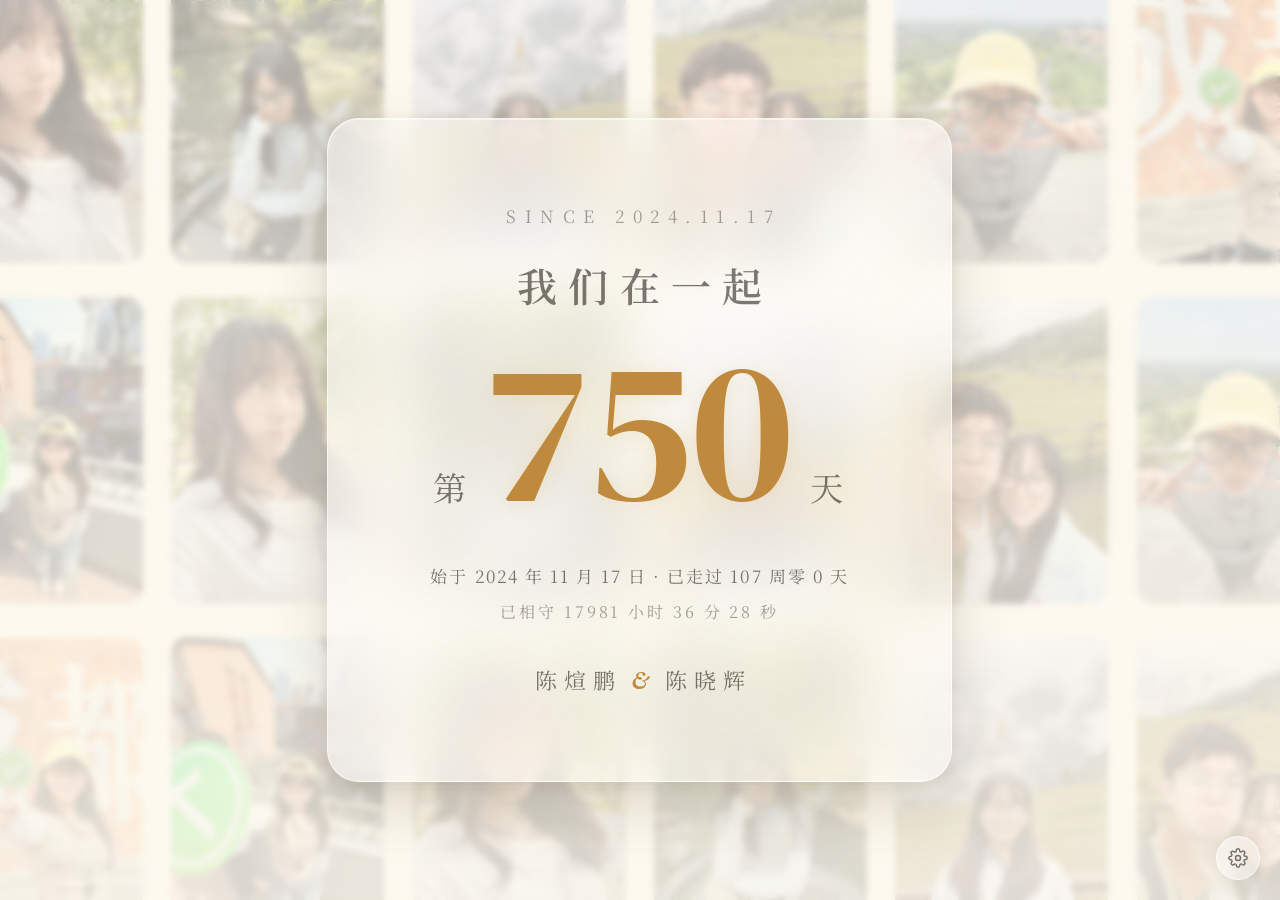
==== commit eb85f081: "新增：时段色彩系统、实时计时、纪念日彩蛋、灯箱翻页、指针高光" ====
--- a/index.html
+++ b/index.html
@@ -125,13 +125,10 @@
     position: absolute;
     bottom: -8vh;
     border-radius: 50%;
-    background: radial-gradient(circle, rgba(224, 178, 106, 0.55), rgba(224, 178, 106, 0));
+    background: radial-gradient(circle, rgba(var(--particle-rgb, 224, 178, 106), 0.55), rgba(var(--particle-rgb, 224, 178, 106), 0));
     filter: blur(6px);
     opacity: 0;
     animation: particleRise linear infinite;
-  }
-  html[data-theme="dark"] .particle {
-    background: radial-gradient(circle, rgba(217, 165, 91, 0.4), rgba(217, 165, 91, 0));
   }
   @keyframes particleRise {
     0%   { transform: translate(0, 0) scale(1); opacity: 0; }
@@ -174,15 +171,27 @@
     from { opacity: 0; transform: scale(0.965); }
     to   { opacity: 1; transform: scale(1); }
   }
-  /* 入场编排：卡片内元素依次浮现 */
+  /* 入场编排：卡片内元素依次浮现（带模糊聚焦） */
   .rise {
     opacity: 0;
     transform: translateY(16px);
+    filter: blur(10px);
     animation: riseIn 0.85s cubic-bezier(0.22, 1, 0.36, 1) forwards;
   }
   @keyframes riseIn {
-    to { opacity: 1; transform: translateY(0); }
-  }
+    to { opacity: 1; transform: translateY(0); filter: blur(0); }
+  }
+
+  /* 指针跟随的镜面高光 */
+  .glass-gloss {
+    position: absolute; inset: 0;
+    background: radial-gradient(520px circle at var(--gx, 50%) var(--gy, 28%),
+      rgba(255, 255, 255, 0.32), transparent 55%);
+    opacity: 0;
+    transition: opacity 0.5s ease;
+    pointer-events: none;
+  }
+  .glass-card:hover .glass-gloss { opacity: 1; }
 
   /* 液态高光：缓慢游走的折射光斑 */
   .glass-card::before {
@@ -233,9 +242,15 @@
     line-height: 1;
     color: var(--accent);
     font-variant-numeric: tabular-nums;
-    text-shadow: 0 2px 20px rgba(176, 118, 47, 0.25);
+    text-shadow: 0 2px 20px rgba(var(--particle-rgb, 224, 178, 106), 0.28);
     transform-origin: center 70%;
     animation: heartbeat 3.4s ease-in-out 1.8s infinite;
+  }
+  /* 纪念日模式：更快的节奏 + 金色辉光 */
+  .day-number.festival {
+    animation-duration: 2.2s;
+    text-shadow: 0 0 14px rgba(var(--particle-rgb, 224, 178, 106), 0.55),
+                 0 0 46px rgba(var(--particle-rgb, 224, 178, 106), 0.4);
   }
   @keyframes heartbeat {
     0%, 100% { transform: scale(1); }
@@ -267,6 +282,15 @@
     opacity: 0.6;
   }
   .meta .milestone { color: var(--ink-faint); font-size: clamp(12px, 1.3vw, 14px); }
+
+  /* 实时计时 */
+  .live-timer {
+    font-variant-numeric: tabular-nums;
+    letter-spacing: 0.18em;
+    color: var(--ink-faint);
+    font-size: clamp(13px, 1.4vw, 16px);
+    padding-top: 2px;
+  }
 
   /* ---------- 名字落款 ---------- */
   .names {
@@ -304,6 +328,29 @@
     transition: transform 0.4s cubic-bezier(0.22, 1, 0.36, 1);
   }
   .lightbox.open img { transform: scale(1); }
+  .lb-nav {
+    position: absolute; top: 50%; transform: translateY(-50%);
+    width: 48px; height: 48px;
+    border-radius: 50%;
+    border: 1px solid rgba(255, 255, 255, 0.35);
+    background: rgba(255, 255, 255, 0.12);
+    backdrop-filter: blur(14px) saturate(1.3);
+    -webkit-backdrop-filter: blur(14px) saturate(1.3);
+    cursor: pointer;
+    display: flex; align-items: center; justify-content: center;
+    transition: background 0.25s ease, transform 0.25s ease;
+  }
+  .lb-nav:hover { background: rgba(255, 255, 255, 0.24); }
+  .lb-nav:active { transform: translateY(-50%) scale(0.92); }
+  .lb-nav svg { width: 20px; height: 20px; stroke: rgba(255, 255, 255, 0.9); }
+  .lb-nav.prev { left: clamp(12px, 3vw, 32px); }
+  .lb-nav.next { right: clamp(12px, 3vw, 32px); }
+  .lb-count {
+    position: absolute; bottom: 24px; left: 50%; transform: translateX(-50%);
+    color: rgba(255, 255, 255, 0.85);
+    font-size: 13px; letter-spacing: 0.3em; text-indent: 0.3em;
+    font-variant-numeric: tabular-nums;
+  }
 
   /* ---------- 宁静模式（Tweaks 一键关闭动感） ---------- */
   body.calm .particle { display: none; }
@@ -380,7 +427,7 @@
   }
   @media (prefers-reduced-motion: reduce) {
     .photo-wall.drift, .glass-card::before, .tile, .day-number, .rise { animation: none; }
-    .tile, .rise { opacity: 1; transform: none; }
+    .tile, .rise { opacity: 1; transform: none; filter: none; }
     .particle { display: none; }
   }
 </style>
@@ -397,6 +444,7 @@
   <main class="stage">
     <div class="card-depth" id="cardDepth">
       <section class="glass-card">
+        <div class="glass-gloss" id="glassGloss"></div>
         <p class="eyebrow rise" style="animation-delay: 0.25s">SINCE 2024.11.17</p>
         <h1 class="title rise" style="animation-delay: 0.4s">我们在一起</h1>
         <div class="day-line rise" style="animation-delay: 0.55s">
@@ -406,6 +454,7 @@
         </div>
         <div class="meta rise" style="animation-delay: 0.75s">
           <span id="weeksLine"></span>
+          <div class="live-timer" id="liveTimer"></div>
         </div>
         <div class="names rise" style="animation-delay: 0.9s">
           陈煊鹏<span class="amp">&amp;</span>陈晓辉
@@ -414,14 +463,24 @@
     </div>
   </main>
 
-  <div class="lightbox" id="lightbox"><img id="lightboxImg" alt="照片放大查看"></div>
+  <div class="lightbox" id="lightbox">
+    <img id="lightboxImg" alt="照片放大查看">
+    <button class="lb-nav prev" id="lbPrev" aria-label="上一张">
+      <svg viewBox="0 0 24 24" fill="none" stroke-width="1.8" stroke-linecap="round" stroke-linejoin="round"><path d="M15 18l-6-6 6-6"/></svg>
+    </button>
+    <button class="lb-nav next" id="lbNext" aria-label="下一张">
+      <svg viewBox="0 0 24 24" fill="none" stroke-width="1.8" stroke-linecap="round" stroke-linejoin="round"><path d="M9 18l6-6-6-6"/></svg>
+    </button>
+    <span class="lb-count" id="lbCount"></span>
+  </div>
 
   <button class="tweaks-toggle" id="tweaksToggle" aria-label="Tweaks">
     <svg viewBox="0 0 24 24" fill="none" stroke-width="1.8" stroke-linecap="round"><circle cx="12" cy="12" r="3"/><path d="M19.4 15a1.65 1.65 0 0 0 .33 1.82l.06.06a2 2 0 1 1-2.83 2.83l-.06-.06a1.65 1.65 0 0 0-1.82-.33 1.65 1.65 0 0 0-1 1.51V21a2 2 0 1 1-4 0v-.09a1.65 1.65 0 0 0-1-1.51 1.65 1.65 0 0 0-1.82.33l-.06.06a2 2 0 1 1-2.83-2.83l.06-.06a1.65 1.65 0 0 0 .33-1.82 1.65 1.65 0 0 0-1.51-1H3a2 2 0 1 1 0-4h.09a1.65 1.65 0 0 0 1.51-1 1.65 1.65 0 0 0-.33-1.82l-.06-.06a2 2 0 1 1 2.83-2.83l.06.06a1.65 1.65 0 0 0 1.82.33h0a1.65 1.65 0 0 0 1-1.51V3a2 2 0 1 1 4 0v.09a1.65 1.65 0 0 0 1 1.51h0a1.65 1.65 0 0 0 1.82-.33l.06-.06a2 2 0 1 1 2.83 2.83l-.06.06a1.65 1.65 0 0 0-.33 1.82v0a1.65 1.65 0 0 0 1.51 1H21a2 2 0 1 1 0 4h-.09a1.65 1.65 0 0 0-1.51 1z"/></svg>
   </button>
   <div class="tweaks-panel" id="tweaksPanel">
     <h3>TWEAKS</h3>
-    <div class="tweak-row"><span>深色模式</span><div class="switch" id="themeSwitch"></div></div>
+    <div class="tweak-row"><span>色彩随时间</span><div class="switch on" id="timeColorSwitch"></div></div>
+    <div class="tweak-row"><span>强制深色</span><div class="switch" id="themeSwitch"></div></div>
     <div class="tweak-row"><span>动感效果</span><div class="switch on" id="motionSwitch"></div></div>
     <div class="tweak-row"><span>照片墙漂移</span><div class="switch on" id="driftSwitch"></div></div>
     <div class="tweak-row"><span>照片墙浓度</span><input type="range" id="wallOpacity" min="20" max="90" value="50"></div>
@@ -444,8 +503,33 @@
 
   var weeks = Math.floor((days - 1) / 7);
   var restDays = (days - 1) % 7;
-  document.getElementById("weeksLine").textContent =
-    "始于 2024 年 11 月 17 日 · 已走过 " + weeks + " 周零 " + restDays + " 天";
+  var weeksText = "始于 2024 年 11 月 17 日 · 已走过 " + weeks + " 周零 " + restDays + " 天";
+
+  /* ---------- 纪念日彩蛋：周年 / 整百天 ---------- */
+  var special = null;
+  var nowD = new Date();
+  if (nowD.getMonth() === 10 && nowD.getDate() === 17) {
+    special = { label: "今天是 " + (nowD.getFullYear() - 2024) + " 周年纪念日" };
+  } else if (days % 100 === 0) {
+    special = { label: "今天是整百的第 " + days + " 天" };
+  }
+  if (special) weeksText += " · " + special.label;
+  document.getElementById("weeksLine").textContent = weeksText;
+  if (special) document.getElementById("dayNumber").classList.add("festival");
+
+  /* ---------- 实时计时：已相守 h 时 m 分 s 秒 ---------- */
+  var liveTimer = document.getElementById("liveTimer");
+  function pad(n) { return (n < 10 ? "0" : "") + n; }
+  function updateTimer() {
+    var e = Date.now() - START.getTime();
+    if (e < 0) e = 0;
+    var h = Math.floor(e / 3600000);
+    var m = Math.floor(e / 60000) % 60;
+    var s = Math.floor(e / 1000) % 60;
+    liveTimer.textContent = "已相守 " + h + " 小时 " + pad(m) + " 分 " + pad(s) + " 秒";
+  }
+  updateTimer();
+  setInterval(updateTimer, 1000);
 
   /* ---------- 大数字滚动入场 ---------- */
   var numEl = document.getElementById("dayNumber");
@@ -459,13 +543,66 @@
   }
   requestAnimationFrame(tick);
 
+  /* ---------- 时段色彩系统：页面颜色随北京时间变化 ----------
+     清晨 5-8 点 · 白天 8-17 点 · 黄昏 17-19 点 · 夜晚 19-5 点 */
+  var PALETTES = {
+    morning: {
+      light: { bg1: "#fdf9ef", bg2: "#f4ead9", glow: "214,170,96", accent: "#c08a3e", particle: "224,190,120" },
+      dark:  { bg1: "#191510", bg2: "#241d13", glow: "214,170,96", accent: "#dcb46e", particle: "224,190,120" }
+    },
+    day: {
+      light: { bg1: "#f6f1e8", bg2: "#ece3d3", glow: "196,148,82", accent: "#b0762f", particle: "224,178,106" },
+      dark:  { bg1: "#17140f", bg2: "#221d16", glow: "196,148,82", accent: "#d9a55b", particle: "224,178,106" }
+    },
+    dusk: {
+      light: { bg1: "#fbf0e7", bg2: "#f2dccd", glow: "198,106,74", accent: "#b95f43", particle: "230,150,110" },
+      dark:  { bg1: "#1b1310", bg2: "#2a1c15", glow: "198,106,74", accent: "#dd8b62", particle: "230,150,110" }
+    },
+    night: {
+      light: { bg1: "#eef1f8", bg2: "#dde3ef", glow: "110,130,190", accent: "#6a7cb5", particle: "150,165,215" },
+      dark:  { bg1: "#121522", bg2: "#1a1f33", glow: "120,140,200", accent: "#8fa3d9", particle: "150,165,215" }
+    }
+  };
+  function hexToRgbStr(hex) {
+    var v = parseInt(hex.slice(1), 16);
+    return ((v >> 16) & 255) + "," + ((v >> 8) & 255) + "," + (v & 255);
+  }
+  function periodOf(d) {
+    var h = d.getHours();
+    if (h >= 5 && h < 8) return "morning";
+    if (h < 17) return "day";
+    if (h < 19) return "dusk";
+    return "night";
+  }
+  var manualDark = false;   // 用户强制深色
+  var timeColor = true;     // 色彩随北京时间变化
+  function applyPalette() {
+    var period = timeColor ? periodOf(new Date()) : "day";
+    var dark = manualDark || (timeColor && period === "night");
+    var pal = PALETTES[period][dark ? "dark" : "light"];
+    var root = document.documentElement;
+    var bgRgb = hexToRgbStr(pal.bg1);
+    root.setAttribute("data-theme", dark ? "dark" : "light");
+    root.style.setProperty("--bg-1", pal.bg1);
+    root.style.setProperty("--bg-2", pal.bg2);
+    root.style.setProperty("--bg-accent", "rgba(" + pal.glow + ", " + (dark ? 0.12 : 0.16) + ")");
+    root.style.setProperty("--accent", pal.accent);
+    root.style.setProperty("--particle-rgb", pal.particle);
+    root.style.setProperty("--overlay",
+      "linear-gradient(180deg, rgba(" + bgRgb + ", 0.35), rgba(" + bgRgb + ", 0.72))");
+  }
+  applyPalette();
+  setInterval(applyPalette, 60000); // 每分钟校准一次时段
+
   /* ---------- 照片墙渲染（仅读取 photos 文件夹清单） ---------- */
   var wall = document.getElementById("photoWall");
   var fallbackBg = document.getElementById("fallbackBg");
   var TILE_TARGET = 18;
+  var photoItems = [];
 
   function renderWall(items) {
     wall.innerHTML = "";
+    photoItems = items;
 
     if (!items.length) {
       fallbackBg.classList.remove("hidden");
@@ -503,18 +640,38 @@
     renderWall(items);
   }
 
-  /* ---------- 照片放大查看 ---------- */
+  /* ---------- 照片放大查看（支持翻页） ---------- */
   var lightbox = document.getElementById("lightbox");
   var lightboxImg = document.getElementById("lightboxImg");
+  var lbCount = document.getElementById("lbCount");
+  var lbPrev = document.getElementById("lbPrev");
+  var lbNext = document.getElementById("lbNext");
+  var lbIndex = 0;
+
+  function showPhoto(idx) {
+    var total = photoItems.length;
+    if (!total) return;
+    lbIndex = ((idx % total) + total) % total;
+    lightboxImg.src = photoItems[lbIndex].url;
+    lbCount.textContent = (lbIndex + 1) + " / " + total;
+  }
   function openLightbox(url) {
-    lightboxImg.src = url;
+    var idx = 0;
+    for (var i = 0; i < photoItems.length; i++) {
+      if (photoItems[i].url === url) { idx = i; break; }
+    }
+    showPhoto(idx);
     lightbox.classList.add("open");
   }
-  lightbox.addEventListener("click", function () {
-    lightbox.classList.remove("open");
-  });
+  function closeLightbox() { lightbox.classList.remove("open"); }
+  lightbox.addEventListener("click", closeLightbox);
+  lbPrev.addEventListener("click", function (e) { e.stopPropagation(); showPhoto(lbIndex - 1); });
+  lbNext.addEventListener("click", function (e) { e.stopPropagation(); showPhoto(lbIndex + 1); });
   document.addEventListener("keydown", function (e) {
-    if (e.key === "Escape") lightbox.classList.remove("open");
+    if (!lightbox.classList.contains("open")) return;
+    if (e.key === "Escape") closeLightbox();
+    if (e.key === "ArrowLeft") showPhoto(lbIndex - 1);
+    if (e.key === "ArrowRight") showPhoto(lbIndex + 1);
   });
 
   /* ---------- 鼠标视差：照片墙与玻璃卡反向微移 ---------- */
@@ -533,9 +690,17 @@
     if (!rafId) rafId = requestAnimationFrame(applyParallax);
   });
 
-  /* ---------- 漂浮光斑粒子 ---------- */
+  /* ---------- 玻璃卡指针高光跟随 ---------- */
+  var glassCard = document.querySelector(".glass-card");
+  glassCard.addEventListener("mousemove", function (e) {
+    var r = glassCard.getBoundingClientRect();
+    glassCard.style.setProperty("--gx", ((e.clientX - r.left) / r.width * 100).toFixed(1) + "%");
+    glassCard.style.setProperty("--gy", ((e.clientY - r.top) / r.height * 100).toFixed(1) + "%");
+  });
+
+  /* ---------- 漂浮光斑粒子（纪念日加密一倍） ---------- */
   var particlesBox = document.getElementById("particles");
-  var PARTICLE_COUNT = 14;
+  var PARTICLE_COUNT = special ? 28 : 14;
   for (var pi = 0; pi < PARTICLE_COUNT; pi++) {
     var p = document.createElement("div");
     p.className = "particle";
@@ -555,16 +720,18 @@
     panel.classList.toggle("open");
   });
 
+  var timeColorSwitch = document.getElementById("timeColorSwitch");
+  timeColorSwitch.addEventListener("click", function () {
+    timeColor = !timeColor;
+    timeColorSwitch.classList.toggle("on", timeColor);
+    applyPalette();
+  });
+
   var themeSwitch = document.getElementById("themeSwitch");
   themeSwitch.addEventListener("click", function () {
-    var dark = document.documentElement.getAttribute("data-theme") === "dark";
-    if (dark) {
-      document.documentElement.removeAttribute("data-theme");
-      themeSwitch.classList.remove("on");
-    } else {
-      document.documentElement.setAttribute("data-theme", "dark");
-      themeSwitch.classList.add("on");
-    }
+    manualDark = !manualDark;
+    themeSwitch.classList.toggle("on", manualDark);
+    applyPalette();
   });
 
   var motionSwitch = document.getElementById("motionSwitch");
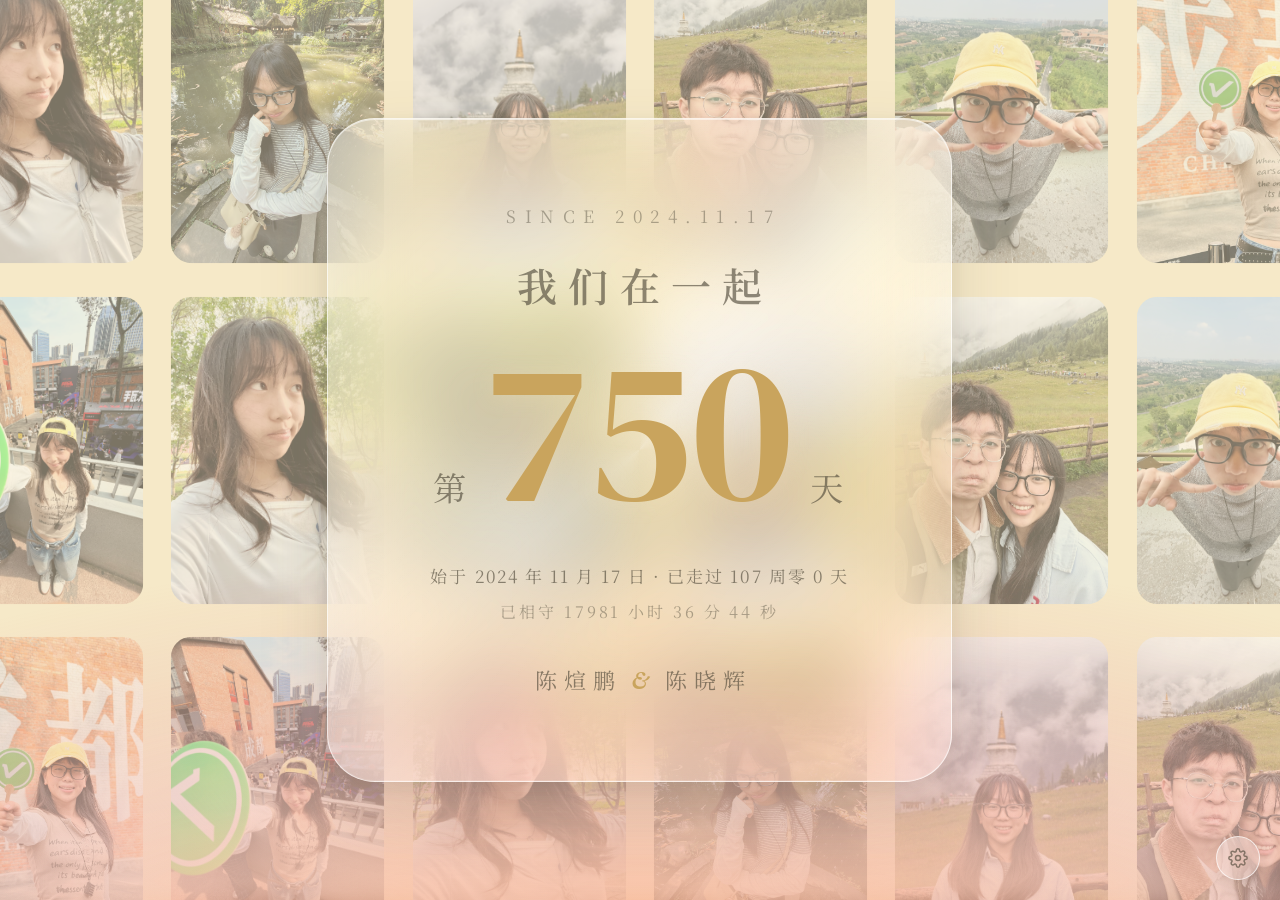
==== commit d406a7c4: "同步本地照片墙（经 API）" ====
--- a/index.html
+++ b/index.html
@@ -9,31 +9,31 @@
 <link href="https://fonts.googleapis.com/css2?family=DM+Serif+Display:ital@0;1&family=Noto+Serif+SC:wght@400;600&display=swap" rel="stylesheet">
 <style>
   :root {
-    --bg-1: #f6f1e8;
-    --bg-2: #ece3d3;
-    --bg-accent: rgba(196, 148, 82, 0.16);
-    --ink: #2b2620;
-    --ink-soft: rgba(43, 38, 32, 0.62);
-    --ink-faint: rgba(43, 38, 32, 0.42);
-    --accent: #b0762f;
-    --glass-bg: linear-gradient(135deg, rgba(255,255,255,0.55), rgba(255,255,255,0.22));
-    --glass-border: rgba(255,255,255,0.65);
-    --glass-shadow: 0 24px 60px rgba(80, 60, 30, 0.18), 0 4px 16px rgba(80, 60, 30, 0.08);
+    --bg-1: #f5ecc9;
+    --bg-2: #faf2dc;
+    --bg-3: #fdf7e9;
+    --bg-accent: rgba(230, 205, 150, 0.16);
+    --ink: #4a4436;
+    --ink-soft: rgba(74, 68, 54, 0.62);
+    --ink-faint: rgba(74, 68, 54, 0.42);
+    --accent: #c9a85c;
+    --glass-bg: linear-gradient(135deg, rgba(255,255,255,0.42), rgba(255,255,255,0.18));
+    --glass-border: rgba(255,255,255,0.68);
+    --glass-shadow: 0 28px 70px rgba(90, 80, 60, 0.16), 0 6px 20px rgba(90, 80, 60, 0.08);
     --wall-opacity: 0.5;
-    --overlay: linear-gradient(180deg, rgba(246,241,232,0.35), rgba(246,241,232,0.72));
   }
   html[data-theme="dark"] {
-    --bg-1: #17140f;
-    --bg-2: #221d16;
-    --bg-accent: rgba(196, 148, 82, 0.12);
-    --ink: #f0e9dd;
-    --ink-soft: rgba(240, 233, 221, 0.62);
-    --ink-faint: rgba(240, 233, 221, 0.4);
-    --accent: #d9a55b;
-    --glass-bg: linear-gradient(135deg, rgba(255,255,255,0.12), rgba(255,255,255,0.04));
-    --glass-border: rgba(255,255,255,0.22);
-    --glass-shadow: 0 24px 60px rgba(0, 0, 0, 0.45), 0 4px 16px rgba(0, 0, 0, 0.3);
-    --overlay: linear-gradient(180deg, rgba(23,20,15,0.4), rgba(23,20,15,0.78));
+    --bg-1: #6a6694;
+    --bg-2: #7d79a8;
+    --bg-3: #908cbb;
+    --bg-accent: rgba(200, 195, 235, 0.12);
+    --ink: #f0eef9;
+    --ink-soft: rgba(240, 238, 249, 0.62);
+    --ink-faint: rgba(240, 238, 249, 0.4);
+    --accent: #d9d4f0;
+    --glass-bg: linear-gradient(135deg, rgba(255,255,255,0.20), rgba(255,255,255,0.09));
+    --glass-border: rgba(255,255,255,0.26);
+    --glass-shadow: 0 28px 70px rgba(40, 36, 70, 0.4), 0 6px 20px rgba(40, 36, 70, 0.25);
   }
 
   * { margin: 0; padding: 0; box-sizing: border-box; }
@@ -48,13 +48,13 @@
     transition: background 0.6s ease;
   }
 
-  /* ---------- 兜底渐变背景（无照片时） ---------- */
+  /* ---------- 兜底渐变背景（无照片时）：三段式天空渐变 ---------- */
   .fallback-bg {
     position: fixed; inset: 0; z-index: 0;
     background:
       radial-gradient(1200px 800px at 18% 12%, var(--bg-accent), transparent 60%),
       radial-gradient(1000px 700px at 85% 88%, var(--bg-accent), transparent 55%),
-      linear-gradient(160deg, var(--bg-1), var(--bg-2));
+      linear-gradient(165deg, var(--bg-1), var(--bg-2) 52%, var(--bg-3));
     transition: opacity 0.8s ease;
   }
   .fallback-bg.hidden { opacity: 0; }
@@ -82,7 +82,8 @@
   }
   .tile {
     position: relative;
-    border-radius: 18px;
+    border-radius: 22px;
+    corner-shape: squircle;
     overflow: hidden;
     opacity: 0;
     transform: scale(0.94);
@@ -105,14 +106,68 @@
     display: block;
   }
 
-  /* 墙面之上的柔光罩，保证主体可读 */
-  .wall-veil {
+  /* ---------- 时段氛围特效层 ---------- */
+  .effects {
     position: fixed; inset: 0; z-index: 1;
-    background: var(--overlay);
-    backdrop-filter: blur(3px);
-    -webkit-backdrop-filter: blur(3px);
     pointer-events: none;
-    transition: background 0.6s ease;
+    overflow: hidden;
+  }
+  /* 清晨：飘动的雾气 */
+  .fog {
+    position: absolute; inset: -12%;
+    background:
+      radial-gradient(58% 38% at 28% 62%, rgba(255, 255, 255, 0.55), transparent 70%),
+      radial-gradient(46% 32% at 68% 42%, rgba(255, 255, 255, 0.42), transparent 70%),
+      radial-gradient(40% 30% at 50% 78%, rgba(255, 255, 255, 0.35), transparent 70%);
+    filter: blur(34px);
+    opacity: calc(var(--fog-o, 0) * 0.55);
+    animation: fogDrift 48s ease-in-out infinite alternate;
+  }
+  @keyframes fogDrift {
+    from { transform: translateX(-4%) translateY(0); }
+    to   { transform: translateX(4%) translateY(-2%); }
+  }
+  /* 正午：地面升起的热浪 */
+  .heat {
+    position: absolute; inset: 0;
+    background:
+      radial-gradient(120% 55% at 50% 108%, rgba(255, 250, 235, 0.7), transparent 62%),
+      radial-gradient(70% 30% at 30% 104%, rgba(255, 246, 225, 0.4), transparent 60%),
+      radial-gradient(70% 30% at 72% 104%, rgba(255, 246, 225, 0.4), transparent 60%);
+    filter: blur(10px);
+    animation: heatPulse 6s ease-in-out infinite;
+  }
+  @keyframes heatPulse {
+    0%, 100% { opacity: calc(var(--heat-o, 0) * 0.3); transform: scaleY(1); }
+    50%      { opacity: calc(var(--heat-o, 0) * 0.45); transform: scaleY(1.08); }
+  }
+  /* 傍晚：地平线涌上的晚霞 */
+  .sunset-glow {
+    position: absolute; inset: 0;
+    background:
+      radial-gradient(135% 80% at 50% 118%, rgba(246, 150, 108, 0.6), rgba(232, 118, 138, 0.22) 45%, transparent 72%),
+      radial-gradient(90% 45% at 50% 112%, rgba(255, 196, 140, 0.35), transparent 65%);
+    animation: sunsetBreath 9s ease-in-out infinite;
+  }
+  @keyframes sunsetBreath {
+    0%, 100% { opacity: calc(var(--sunset-o, 0) * 0.8); }
+    50%      { opacity: calc(var(--sunset-o, 0) * 1); }
+  }
+  /* 夜晚：星空 */
+  .stars {
+    position: absolute; inset: 0;
+    opacity: var(--stars-o, 0);
+  }
+  .star {
+    position: absolute;
+    border-radius: 50%;
+    background: #fff;
+    box-shadow: 0 0 4px rgba(255, 255, 255, 0.8);
+    animation: twinkle ease-in-out infinite;
+  }
+  @keyframes twinkle {
+    0%, 100% { opacity: 0.15; transform: scale(0.85); }
+    50%      { opacity: 0.95; transform: scale(1.15); }
   }
 
   /* ---------- 漂浮光斑粒子 ---------- */
@@ -156,14 +211,16 @@
     position: relative;
     text-align: center;
     padding: clamp(48px, 7vw, 84px) clamp(40px, 8vw, 110px);
-    border-radius: 32px;
+    /* 苹果式连续曲率圆角（squircle）：支持的浏览器呈现超椭圆角，其余退回普通圆角 */
+    border-radius: 48px;
+    corner-shape: squircle;
     background: var(--glass-bg);
     border: 1px solid var(--glass-border);
     box-shadow: var(--glass-shadow),
                 inset 0 1px 0 rgba(255,255,255,0.5),
                 inset 0 -1px 0 rgba(255,255,255,0.12);
-    backdrop-filter: blur(28px) saturate(1.5);
-    -webkit-backdrop-filter: blur(28px) saturate(1.5);
+    backdrop-filter: blur(40px) saturate(1.7) brightness(1.04);
+    -webkit-backdrop-filter: blur(40px) saturate(1.7) brightness(1.04);
     overflow: hidden;
     animation: cardIn 1.1s cubic-bezier(0.22, 1, 0.36, 1) both;
   }
@@ -322,7 +379,7 @@
   .lightbox.open { opacity: 1; pointer-events: auto; }
   .lightbox img {
     max-width: 88vw; max-height: 86vh;
-    border-radius: 20px;
+    border-radius: 28px;
     box-shadow: 0 30px 90px rgba(0, 0, 0, 0.5);
     transform: scale(0.92);
     transition: transform 0.4s cubic-bezier(0.22, 1, 0.36, 1);
@@ -358,7 +415,11 @@
   body.calm .tile,
   body.calm .tile img,
   body.calm .day-number,
-  body.calm .glass-card::before {
+  body.calm .glass-card::before,
+  body.calm .effects .fog,
+  body.calm .effects .heat,
+  body.calm .effects .sunset-glow,
+  body.calm .effects .star {
     animation-play-state: paused !important;
     transition: none !important;
   }
@@ -386,7 +447,8 @@
     position: fixed; right: 20px; bottom: 76px; z-index: 10;
     width: 240px;
     padding: 18px 20px;
-    border-radius: 20px;
+    border-radius: 28px;
+    corner-shape: squircle;
     border: 1px solid var(--glass-border);
     background: var(--glass-bg);
     backdrop-filter: blur(24px) saturate(1.5);
@@ -421,14 +483,49 @@
   input[type="range"] {
     width: 110px; accent-color: var(--accent); cursor: pointer;
   }
+  .mini-btn {
+    padding: 5px 14px;
+    border-radius: 999px;
+    border: 1px solid var(--glass-border);
+    background: var(--glass-bg);
+    color: var(--ink-soft);
+    font-family: inherit;
+    font-size: 13px;
+    letter-spacing: 0.1em;
+    cursor: pointer;
+    transition: transform 0.2s cubic-bezier(0.22, 1, 0.36, 1), color 0.2s ease;
+  }
+  .mini-btn:hover { transform: translateY(-1px); color: var(--ink); }
+  .mini-btn:active { transform: translateY(0) scale(0.95); }
+
+  /* 时间滑杆行 */
+  .time-row {
+    flex-direction: column;
+    align-items: stretch;
+    gap: 10px;
+  }
+  .time-head {
+    display: flex; align-items: center; justify-content: space-between;
+    font-size: 14px; color: var(--ink-soft); letter-spacing: 0.06em;
+  }
+  .time-head .mini-btn { font-size: 11px; padding: 4px 10px; }
+  .time-row input[type="range"] { width: 100%; }
+  .time-labels {
+    display: flex; justify-content: space-between;
+    font-size: 11px; color: var(--ink-faint);
+    font-variant-numeric: tabular-nums;
+  }
+  .time-labels .cur { color: var(--accent); letter-spacing: 0.08em; }
 
   @media (max-width: 720px) {
     .photo-wall { grid-template-columns: repeat(3, 1fr); }
+    .glass-card { border-radius: 36px; padding: 44px 30px; }
+    .tweaks-panel { border-radius: 24px; }
   }
   @media (prefers-reduced-motion: reduce) {
     .photo-wall.drift, .glass-card::before, .tile, .day-number, .rise { animation: none; }
     .tile, .rise { opacity: 1; transform: none; filter: none; }
-    .particle { display: none; }
+    .particle, .effects .star, .effects .fog, .effects .heat, .effects .sunset-glow { animation: none; }
   }
 </style>
 </head>
@@ -438,7 +535,12 @@
   <div class="wall-depth" id="wallDepth">
     <div class="photo-wall drift" id="photoWall"></div>
   </div>
-  <div class="wall-veil"></div>
+  <div class="effects">
+    <div class="stars" id="stars"></div>
+    <div class="fog"></div>
+    <div class="heat"></div>
+    <div class="sunset-glow"></div>
+  </div>
   <div class="particles" id="particles"></div>
 
   <main class="stage">
@@ -479,11 +581,21 @@
   </button>
   <div class="tweaks-panel" id="tweaksPanel">
     <h3>TWEAKS</h3>
-    <div class="tweak-row"><span>色彩随时间</span><div class="switch on" id="timeColorSwitch"></div></div>
-    <div class="tweak-row"><span>强制深色</span><div class="switch" id="themeSwitch"></div></div>
     <div class="tweak-row"><span>动感效果</span><div class="switch on" id="motionSwitch"></div></div>
     <div class="tweak-row"><span>照片墙漂移</span><div class="switch on" id="driftSwitch"></div></div>
     <div class="tweak-row"><span>照片墙浓度</span><input type="range" id="wallOpacity" min="20" max="90" value="50"></div>
+    <div class="tweak-row time-row">
+      <div class="time-head">
+        <span>时间预览</span>
+        <button class="mini-btn" id="beijingBtn">对齐北京时间</button>
+      </div>
+      <input type="range" id="timeSlider" min="0" max="1440" step="5" value="720">
+      <div class="time-labels">
+        <span>00:00</span>
+        <span class="cur" id="timeLabel">北京时间</span>
+        <span>24:00</span>
+      </div>
+    </div>
   </div>
 
 <script src="photos.js"></script>
@@ -543,56 +655,134 @@
   }
   requestAnimationFrame(tick);
 
-  /* ---------- 时段色彩系统：页面颜色随北京时间变化 ----------
-     清晨 5-8 点 · 白天 8-17 点 · 黄昏 17-19 点 · 夜晚 19-5 点 */
-  var PALETTES = {
-    morning: {
-      light: { bg1: "#fdf9ef", bg2: "#f4ead9", glow: "214,170,96", accent: "#c08a3e", particle: "224,190,120" },
-      dark:  { bg1: "#191510", bg2: "#241d13", glow: "214,170,96", accent: "#dcb46e", particle: "224,190,120" }
-    },
-    day: {
-      light: { bg1: "#f6f1e8", bg2: "#ece3d3", glow: "196,148,82", accent: "#b0762f", particle: "224,178,106" },
-      dark:  { bg1: "#17140f", bg2: "#221d16", glow: "196,148,82", accent: "#d9a55b", particle: "224,178,106" }
-    },
-    dusk: {
-      light: { bg1: "#fbf0e7", bg2: "#f2dccd", glow: "198,106,74", accent: "#b95f43", particle: "230,150,110" },
-      dark:  { bg1: "#1b1310", bg2: "#2a1c15", glow: "198,106,74", accent: "#dd8b62", particle: "230,150,110" }
-    },
-    night: {
-      light: { bg1: "#eef1f8", bg2: "#dde3ef", glow: "110,130,190", accent: "#6a7cb5", particle: "150,165,215" },
-      dark:  { bg1: "#121522", bg2: "#1a1f33", glow: "120,140,200", accent: "#8fa3d9", particle: "150,165,215" }
+  /* ---------- 时段色彩系统：24 小时天空渐变（参考苹果天气） ----------
+     关键帧之间线性插值，颜色随时间连续变化；凌晨/夜晚深色，白天浅色 */
+  var KEYFRAMES = [
+    { t: 0,    bg1: "#6a6694", bg2: "#7d79a8", bg3: "#908cbb", accent: "#d9d4f0", glow: [170,165,210], particle: [200,195,230] }, // 凌晨 香芋紫
+    { t: 270,  bg1: "#8b87b0", bg2: "#9c98c0", bg3: "#aba7cc", accent: "#cfcbe8", glow: [185,180,215], particle: [212,207,235] }, // 黎明前 淡藕紫
+    { t: 390,  bg1: "#f6d9cb", bg2: "#f9e4d8", bg3: "#fdefe4", accent: "#dd8f7e", glow: [238,178,158], particle: [248,205,185] }, // 日出 蜜桃粉
+    { t: 540,  bg1: "#b6d5e8", bg2: "#cfe3f2", bg3: "#e4f0f8", accent: "#7aa8cc", glow: [155,192,220], particle: [192,216,238] }, // 早上 淡蓝
+    { t: 630,  bg1: "#e7e9e2", bg2: "#edeee7", bg3: "#f2f3ec", accent: "#a8ab9d", glow: [205,207,195], particle: [227,229,217] }, // 上午 10:30 奶白过渡
+    { t: 720,  bg1: "#f5ecc9", bg2: "#faf2dc", bg3: "#fdf7e9", accent: "#c9a85c", glow: [232,208,152], particle: [243,225,180] }, // 正午 柠檬奶黄
+    { t: 900,  bg1: "#f6e7c8", bg2: "#faefd8", bg3: "#fdf6e7", accent: "#c9a05e", glow: [234,203,148], particle: [245,220,175] }, // 下午 杏子奶黄
+    { t: 1050, bg1: "#f9d9cf", bg2: "#f7c5bd", bg3: "#f4b5b4", accent: "#df8a80", glow: [240,163,143], particle: [248,195,180] }, // 傍晚 西柚粉
+    { t: 1150, bg1: "#c3b3d3", bg2: "#ac9cc0", bg3: "#9789b0", accent: "#8f7fae", glow: [186,168,205], particle: [218,205,235] }, // 暮色 玫瑰紫
+    { t: 1320, bg1: "#6a6694", bg2: "#7d79a8", bg3: "#908cbb", accent: "#d9d4f0", glow: [170,165,210], particle: [200,195,230] }, // 夜晚 薰衣草
+    { t: 1440, bg1: "#6a6694", bg2: "#7d79a8", bg3: "#908cbb", accent: "#d9d4f0", glow: [170,165,210], particle: [200,195,230] }  // 24:00
+  ];
+
+  function lerp(a, b, p) { return a + (b - a) * p; }
+  function lerpHex(h1, h2, p) {
+    var a = parseInt(h1.slice(1), 16), b = parseInt(h2.slice(1), 16);
+    var r = Math.round(lerp((a >> 16) & 255, (b >> 16) & 255, p));
+    var g = Math.round(lerp((a >> 8) & 255, (b >> 8) & 255, p));
+    var bl = Math.round(lerp(a & 255, b & 255, p));
+    return "rgb(" + r + "," + g + "," + bl + ")";
+  }
+  function lerp3(a, b, p) {
+    return Math.round(lerp(a[0], b[0], p)) + "," + Math.round(lerp(a[1], b[1], p)) + "," + Math.round(lerp(a[2], b[2], p));
+  }
+  function lumaOfRgbStr(s) {
+    var m = s.match(/\d+/g);
+    return (0.299 * m[0] + 0.587 * m[1] + 0.114 * m[2]) / 255;
+  }
+  function paletteAt(min) {
+    var i = 0;
+    while (i < KEYFRAMES.length - 2 && KEYFRAMES[i + 1].t <= min) i++;
+    var k0 = KEYFRAMES[i], k1 = KEYFRAMES[i + 1];
+    var p = Math.min(1, Math.max(0, (min - k0.t) / (k1.t - k0.t)));
+    return {
+      bg1: lerpHex(k0.bg1, k1.bg1, p),
+      bg2: lerpHex(k0.bg2, k1.bg2, p),
+      bg3: lerpHex(k0.bg3, k1.bg3, p),
+      accent: lerpHex(k0.accent, k1.accent, p),
+      glow: lerp3(k0.glow, k1.glow, p),
+      particle: lerp3(k0.particle, k1.particle, p)
+    };
+  }
+  function beijingMinutes() {
+    try {
+      var parts = new Intl.DateTimeFormat("en-US", {
+        timeZone: "Asia/Shanghai", hour: "numeric", minute: "numeric", hour12: false
+      }).formatToParts(new Date());
+      var h = 0, m = 0;
+      parts.forEach(function (pt) {
+        if (pt.type === "hour") h = parseInt(pt.value, 10) % 24;
+        if (pt.type === "minute") m = parseInt(pt.value, 10);
+      });
+      return h * 60 + m;
+    } catch (e) {
+      var n = new Date();
+      return n.getHours() * 60 + n.getMinutes();
     }
-  };
-  function hexToRgbStr(hex) {
-    var v = parseInt(hex.slice(1), 16);
-    return ((v >> 16) & 255) + "," + ((v >> 8) & 255) + "," + (v & 255);
-  }
-  function periodOf(d) {
-    var h = d.getHours();
-    if (h >= 5 && h < 8) return "morning";
-    if (h < 17) return "day";
-    if (h < 19) return "dusk";
-    return "night";
-  }
-  var manualDark = false;   // 用户强制深色
-  var timeColor = true;     // 色彩随北京时间变化
+  }
+  /* 氛围特效强度：钟形曲线（雾/热浪/晚霞）+ 平滑阶跃（星星） */
+  function bell(t, center, sigma) { return Math.exp(-Math.pow((t - center) / sigma, 2)); }
+  function smoothstep(e0, e1, x) {
+    var t = Math.min(1, Math.max(0, (x - e0) / (e1 - e0)));
+    return t * t * (3 - 2 * t);
+  }
+
+  var overrideMinutes = null;   // 滑杆手动预览（null = 跟随北京时间）
+  var timeSlider = document.getElementById("timeSlider");
+  var timeLabel = document.getElementById("timeLabel");
+
   function applyPalette() {
-    var period = timeColor ? periodOf(new Date()) : "day";
-    var dark = manualDark || (timeColor && period === "night");
-    var pal = PALETTES[period][dark ? "dark" : "light"];
+    var min = overrideMinutes !== null ? overrideMinutes : beijingMinutes();
+    var pal = paletteAt(min);
+    var dark = lumaOfRgbStr(pal.bg1) < 0.45;
     var root = document.documentElement;
-    var bgRgb = hexToRgbStr(pal.bg1);
+
     root.setAttribute("data-theme", dark ? "dark" : "light");
     root.style.setProperty("--bg-1", pal.bg1);
     root.style.setProperty("--bg-2", pal.bg2);
+    root.style.setProperty("--bg-3", pal.bg3);
     root.style.setProperty("--bg-accent", "rgba(" + pal.glow + ", " + (dark ? 0.12 : 0.16) + ")");
     root.style.setProperty("--accent", pal.accent);
     root.style.setProperty("--particle-rgb", pal.particle);
-    root.style.setProperty("--overlay",
-      "linear-gradient(180deg, rgba(" + bgRgb + ", 0.35), rgba(" + bgRgb + ", 0.72))");
+
+    // 氛围强度
+    root.style.setProperty("--fog-o",    bell(min, 390, 105).toFixed(3));   // 清晨雾气
+    root.style.setProperty("--heat-o",   bell(min, 780, 125).toFixed(3));   // 正午热浪
+    root.style.setProperty("--sunset-o", bell(min, 1080, 48).toFixed(3));   // 傍晚晚霞
+    root.style.setProperty("--stars-o",
+      Math.max(smoothstep(1120, 1180, min), 1 - smoothstep(290, 350, min)).toFixed(3)); // 夜晚星星
+
+    // 标签与滑杆状态
+    if (overrideMinutes !== null) {
+      var hh = Math.floor(overrideMinutes / 60), mm = overrideMinutes % 60;
+      timeLabel.textContent = (hh < 10 ? "0" : "") + hh + ":" + (mm < 10 ? "0" : "") + mm;
+    } else {
+      timeLabel.textContent = "北京时间";
+      timeSlider.value = min;
+    }
   }
   applyPalette();
-  setInterval(applyPalette, 60000); // 每分钟校准一次时段
+  setInterval(applyPalette, 30000); // 定期校准
+
+  timeSlider.addEventListener("input", function (e) {
+    overrideMinutes = parseInt(e.target.value, 10);
+    applyPalette();
+  });
+  document.getElementById("beijingBtn").addEventListener("click", function () {
+    overrideMinutes = null;
+    applyPalette();
+  });
+
+  /* ---------- 夜晚星空 ---------- */
+  var starsBox = document.getElementById("stars");
+  for (var si = 0; si < 70; si++) {
+    var star = document.createElement("div");
+    star.className = "star";
+    var ss = 1 + Math.random() * 1.8;
+    star.style.width = ss + "px";
+    star.style.height = ss + "px";
+    star.style.left = (Math.random() * 100) + "vw";
+    star.style.top = (Math.random() * 100) + "vh";
+    star.style.animationDuration = (2 + Math.random() * 4).toFixed(1) + "s";
+    star.style.animationDelay = (-Math.random() * 5).toFixed(1) + "s";
+    starsBox.appendChild(star);
+  }
 
   /* ---------- 照片墙渲染（仅读取 photos 文件夹清单） ---------- */
   var wall = document.getElementById("photoWall");
@@ -720,20 +910,6 @@
     panel.classList.toggle("open");
   });
 
-  var timeColorSwitch = document.getElementById("timeColorSwitch");
-  timeColorSwitch.addEventListener("click", function () {
-    timeColor = !timeColor;
-    timeColorSwitch.classList.toggle("on", timeColor);
-    applyPalette();
-  });
-
-  var themeSwitch = document.getElementById("themeSwitch");
-  themeSwitch.addEventListener("click", function () {
-    manualDark = !manualDark;
-    themeSwitch.classList.toggle("on", manualDark);
-    applyPalette();
-  });
-
   var motionSwitch = document.getElementById("motionSwitch");
   motionSwitch.addEventListener("click", function () {
     motionSwitch.classList.toggle("on");
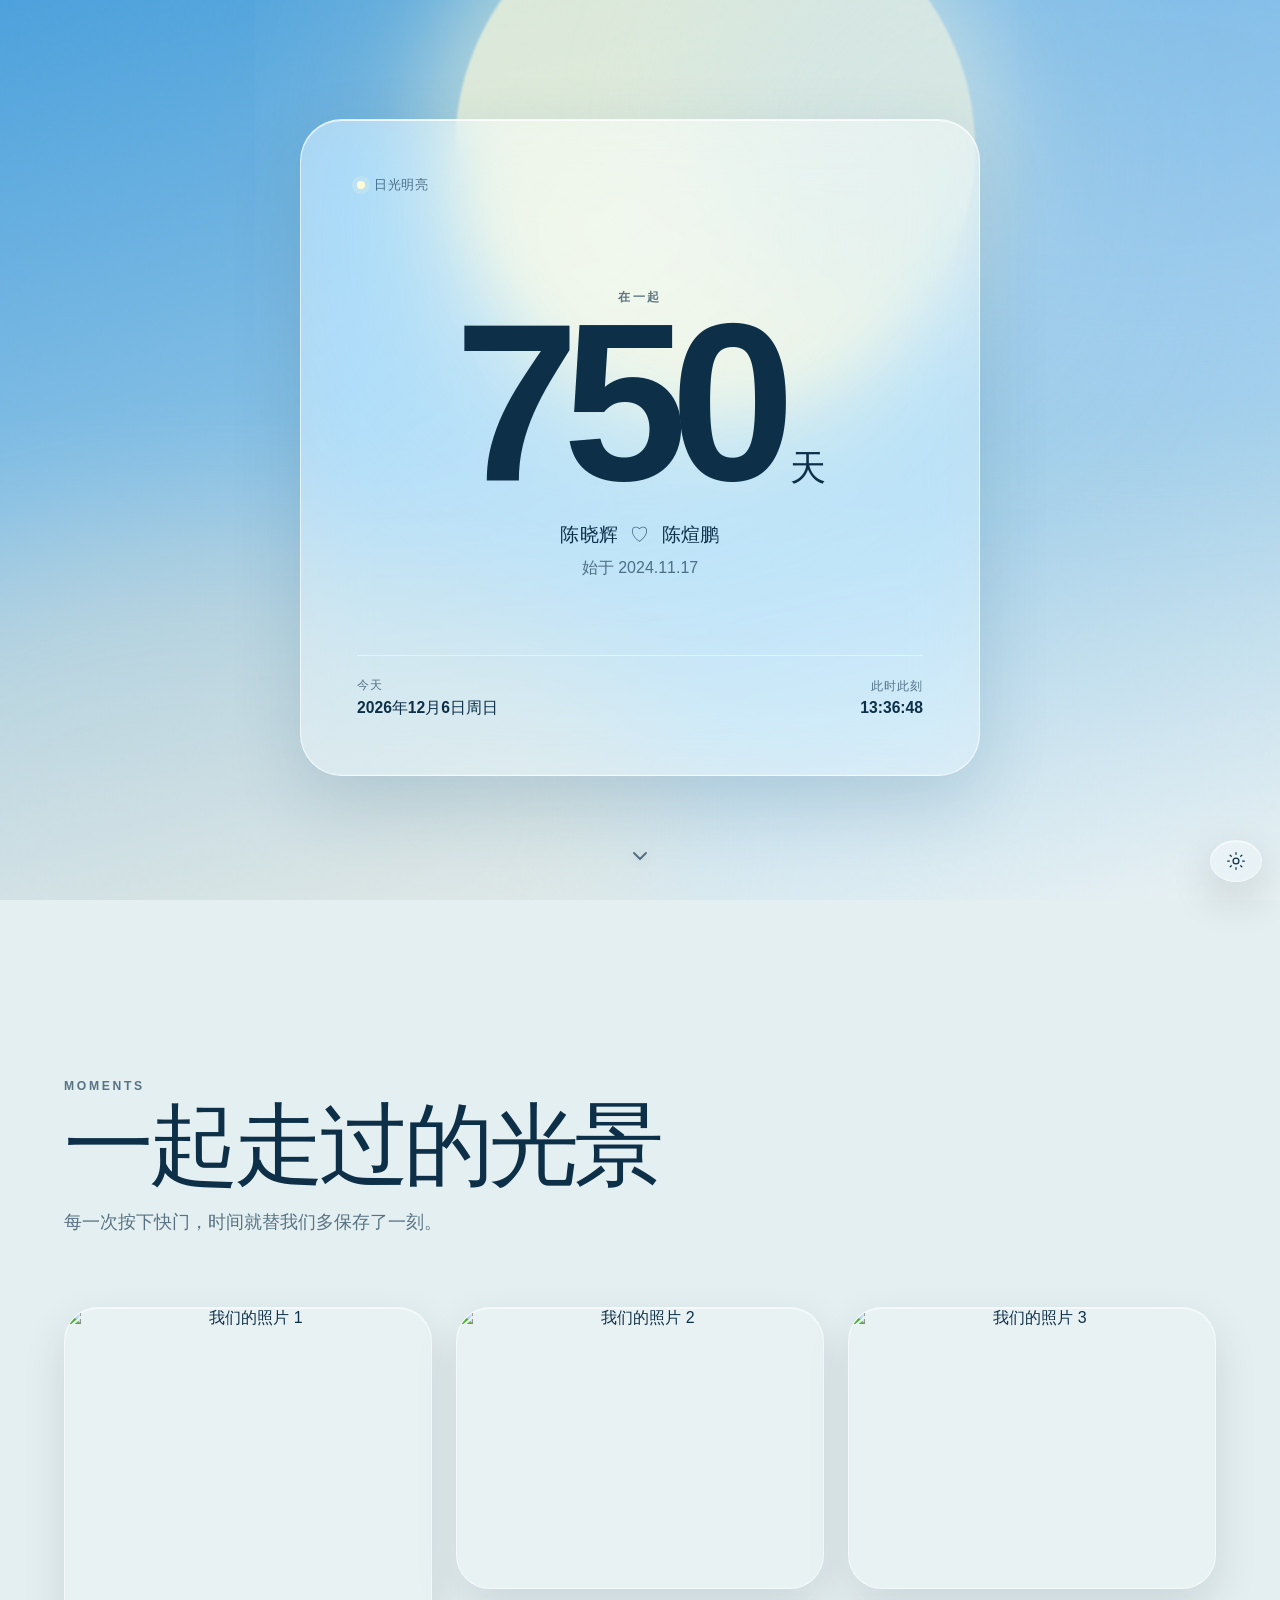
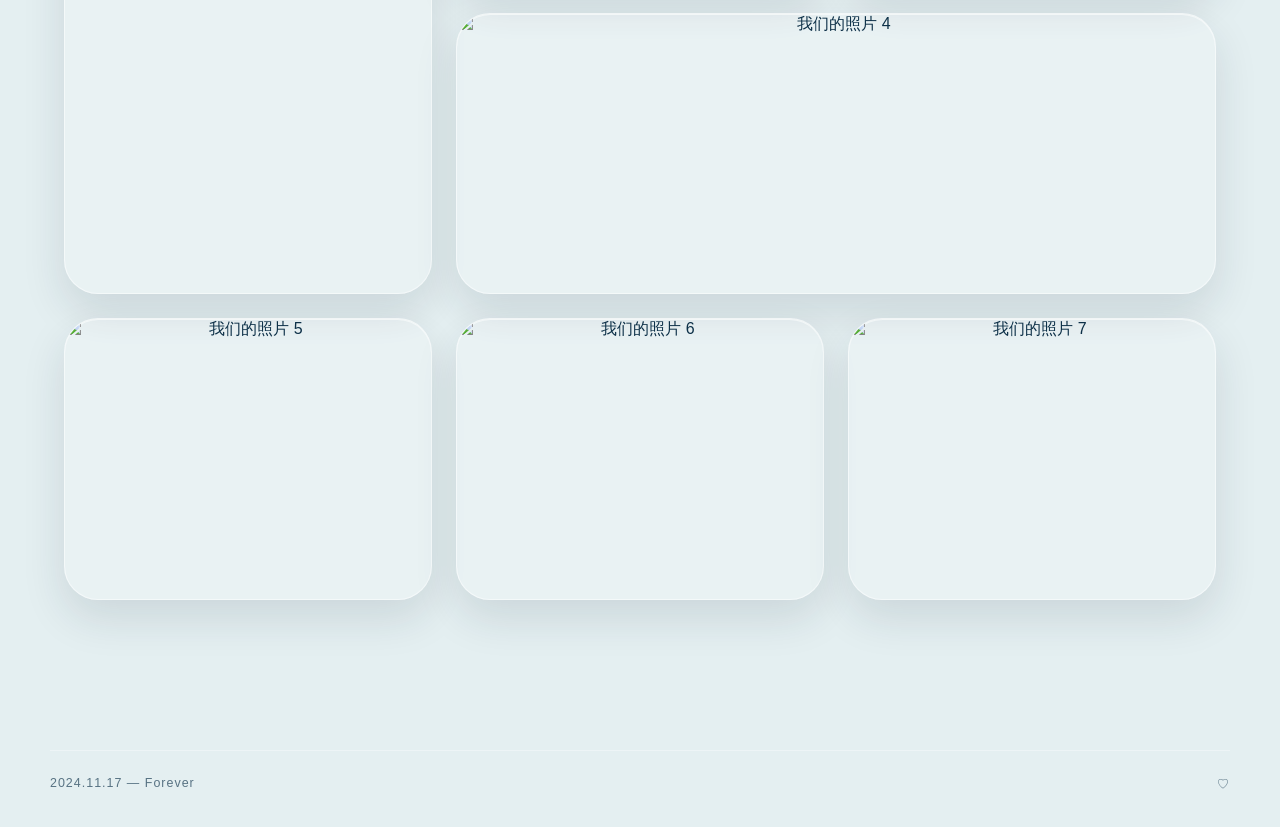
==== commit 631bed12: "发布新版纪念日主页" ====
--- a/index.html
+++ b/index.html
@@ -1,938 +1,97 @@
-<!DOCTYPE html>
+<!doctype html>
 <html lang="zh-CN">
 <head>
-<meta charset="UTF-8">
-<meta name="viewport" content="width=device-width, initial-scale=1.0">
-<title>我们在一起</title>
-<link rel="preconnect" href="https://fonts.googleapis.com">
-<link rel="preconnect" href="https://fonts.gstatic.com" crossorigin>
-<link href="https://fonts.googleapis.com/css2?family=DM+Serif+Display:ital@0;1&family=Noto+Serif+SC:wght@400;600&display=swap" rel="stylesheet">
-<style>
-  :root {
-    --bg-1: #f5ecc9;
-    --bg-2: #faf2dc;
-    --bg-3: #fdf7e9;
-    --bg-accent: rgba(230, 205, 150, 0.16);
-    --ink: #4a4436;
-    --ink-soft: rgba(74, 68, 54, 0.62);
-    --ink-faint: rgba(74, 68, 54, 0.42);
-    --accent: #c9a85c;
-    --glass-bg: linear-gradient(135deg, rgba(255,255,255,0.42), rgba(255,255,255,0.18));
-    --glass-border: rgba(255,255,255,0.68);
-    --glass-shadow: 0 28px 70px rgba(90, 80, 60, 0.16), 0 6px 20px rgba(90, 80, 60, 0.08);
-    --wall-opacity: 0.5;
-  }
-  html[data-theme="dark"] {
-    --bg-1: #6a6694;
-    --bg-2: #7d79a8;
-    --bg-3: #908cbb;
-    --bg-accent: rgba(200, 195, 235, 0.12);
-    --ink: #f0eef9;
-    --ink-soft: rgba(240, 238, 249, 0.62);
-    --ink-faint: rgba(240, 238, 249, 0.4);
-    --accent: #d9d4f0;
-    --glass-bg: linear-gradient(135deg, rgba(255,255,255,0.20), rgba(255,255,255,0.09));
-    --glass-border: rgba(255,255,255,0.26);
-    --glass-shadow: 0 28px 70px rgba(40, 36, 70, 0.4), 0 6px 20px rgba(40, 36, 70, 0.25);
-  }
-
-  * { margin: 0; padding: 0; box-sizing: border-box; }
-
-  html, body { height: 100%; }
-
-  body {
-    font-family: "Noto Serif SC", "Songti SC", serif;
-    color: var(--ink);
-    background: var(--bg-1);
-    overflow: hidden;
-    transition: background 0.6s ease;
-  }
-
-  /* ---------- 兜底渐变背景（无照片时）：三段式天空渐变 ---------- */
-  .fallback-bg {
-    position: fixed; inset: 0; z-index: 0;
-    background:
-      radial-gradient(1200px 800px at 18% 12%, var(--bg-accent), transparent 60%),
-      radial-gradient(1000px 700px at 85% 88%, var(--bg-accent), transparent 55%),
-      linear-gradient(165deg, var(--bg-1), var(--bg-2) 52%, var(--bg-3));
-    transition: opacity 0.8s ease;
-  }
-  .fallback-bg.hidden { opacity: 0; }
-
-  /* ---------- 照片墙 ---------- */
-  .wall-depth {
-    position: fixed; inset: 0; z-index: 0;
-    will-change: transform;
-    transition: transform 0.6s cubic-bezier(0.22, 1, 0.36, 1);
-  }
-  .photo-wall {
-    position: absolute; inset: -6%;
-    display: grid;
-    grid-template-columns: repeat(6, 1fr);
-    grid-auto-rows: 1fr;
-    gap: 14px;
-    opacity: var(--wall-opacity);
-    filter: saturate(0.9);
-    transition: opacity 0.5s ease;
-  }
-  .photo-wall.drift { animation: wallDrift 60s ease-in-out infinite alternate; }
-  @keyframes wallDrift {
-    0%   { transform: translate(0, 0) scale(1); }
-    100% { transform: translate(-2.5%, -3%) scale(1.04); }
-  }
-  .tile {
-    position: relative;
-    border-radius: 22px;
-    corner-shape: squircle;
-    overflow: hidden;
-    opacity: 0;
-    transform: scale(0.94);
-    animation: tileIn 0.9s cubic-bezier(0.22, 1, 0.36, 1) forwards,
-               tileFloat 7s ease-in-out infinite;
-    cursor: zoom-in;
-  }
-  @keyframes tileIn {
-    to { opacity: 1; }
-  }
-  @keyframes tileFloat {
-    0%, 100% { transform: scale(1) translateY(0); }
-    50%      { transform: scale(1.015) translateY(-9px); }
-  }
-  .tile img { transition: transform 0.6s cubic-bezier(0.22, 1, 0.36, 1); }
-  .tile:hover img { transform: scale(1.06); }
-  .tile img {
-    width: 100%; height: 100%;
-    object-fit: cover;
-    display: block;
-  }
-
-  /* ---------- 时段氛围特效层 ---------- */
-  .effects {
-    position: fixed; inset: 0; z-index: 1;
-    pointer-events: none;
-    overflow: hidden;
-  }
-  /* 清晨：飘动的雾气 */
-  .fog {
-    position: absolute; inset: -12%;
-    background:
-      radial-gradient(58% 38% at 28% 62%, rgba(255, 255, 255, 0.55), transparent 70%),
-      radial-gradient(46% 32% at 68% 42%, rgba(255, 255, 255, 0.42), transparent 70%),
-      radial-gradient(40% 30% at 50% 78%, rgba(255, 255, 255, 0.35), transparent 70%);
-    filter: blur(34px);
-    opacity: calc(var(--fog-o, 0) * 0.55);
-    animation: fogDrift 48s ease-in-out infinite alternate;
-  }
-  @keyframes fogDrift {
-    from { transform: translateX(-4%) translateY(0); }
-    to   { transform: translateX(4%) translateY(-2%); }
-  }
-  /* 正午：地面升起的热浪 */
-  .heat {
-    position: absolute; inset: 0;
-    background:
-      radial-gradient(120% 55% at 50% 108%, rgba(255, 250, 235, 0.7), transparent 62%),
-      radial-gradient(70% 30% at 30% 104%, rgba(255, 246, 225, 0.4), transparent 60%),
-      radial-gradient(70% 30% at 72% 104%, rgba(255, 246, 225, 0.4), transparent 60%);
-    filter: blur(10px);
-    animation: heatPulse 6s ease-in-out infinite;
-  }
-  @keyframes heatPulse {
-    0%, 100% { opacity: calc(var(--heat-o, 0) * 0.3); transform: scaleY(1); }
-    50%      { opacity: calc(var(--heat-o, 0) * 0.45); transform: scaleY(1.08); }
-  }
-  /* 傍晚：地平线涌上的晚霞 */
-  .sunset-glow {
-    position: absolute; inset: 0;
-    background:
-      radial-gradient(135% 80% at 50% 118%, rgba(246, 150, 108, 0.6), rgba(232, 118, 138, 0.22) 45%, transparent 72%),
-      radial-gradient(90% 45% at 50% 112%, rgba(255, 196, 140, 0.35), transparent 65%);
-    animation: sunsetBreath 9s ease-in-out infinite;
-  }
-  @keyframes sunsetBreath {
-    0%, 100% { opacity: calc(var(--sunset-o, 0) * 0.8); }
-    50%      { opacity: calc(var(--sunset-o, 0) * 1); }
-  }
-  /* 夜晚：星空 */
-  .stars {
-    position: absolute; inset: 0;
-    opacity: var(--stars-o, 0);
-  }
-  .star {
-    position: absolute;
-    border-radius: 50%;
-    background: #fff;
-    box-shadow: 0 0 4px rgba(255, 255, 255, 0.8);
-    animation: twinkle ease-in-out infinite;
-  }
-  @keyframes twinkle {
-    0%, 100% { opacity: 0.15; transform: scale(0.85); }
-    50%      { opacity: 0.95; transform: scale(1.15); }
-  }
-
-  /* ---------- 漂浮光斑粒子 ---------- */
-  .particles {
-    position: fixed; inset: 0; z-index: 1;
-    pointer-events: none;
-    overflow: hidden;
-  }
-  .particle {
-    position: absolute;
-    bottom: -8vh;
-    border-radius: 50%;
-    background: radial-gradient(circle, rgba(var(--particle-rgb, 224, 178, 106), 0.55), rgba(var(--particle-rgb, 224, 178, 106), 0));
-    filter: blur(6px);
-    opacity: 0;
-    animation: particleRise linear infinite;
-  }
-  @keyframes particleRise {
-    0%   { transform: translate(0, 0) scale(1); opacity: 0; }
-    12%  { opacity: 1; }
-    85%  { opacity: 0.9; }
-    100% { transform: translate(var(--sway, 4vw), -118vh) scale(1.15); opacity: 0; }
-  }
-
-  /* ---------- 主舞台 ---------- */
-  .stage {
-    position: relative; z-index: 2;
-    height: 100%;
-    display: flex;
-    align-items: center;
-    justify-content: center;
-    padding: 24px;
-  }
-  .card-depth {
-    will-change: transform;
-    transition: transform 0.5s cubic-bezier(0.22, 1, 0.36, 1);
-    max-width: 92vw;
-  }
-
-  .glass-card {
-    position: relative;
-    text-align: center;
-    padding: clamp(48px, 7vw, 84px) clamp(40px, 8vw, 110px);
-    /* 苹果式连续曲率圆角（squircle）：支持的浏览器呈现超椭圆角，其余退回普通圆角 */
-    border-radius: 48px;
-    corner-shape: squircle;
-    background: var(--glass-bg);
-    border: 1px solid var(--glass-border);
-    box-shadow: var(--glass-shadow),
-                inset 0 1px 0 rgba(255,255,255,0.5),
-                inset 0 -1px 0 rgba(255,255,255,0.12);
-    backdrop-filter: blur(40px) saturate(1.7) brightness(1.04);
-    -webkit-backdrop-filter: blur(40px) saturate(1.7) brightness(1.04);
-    overflow: hidden;
-    animation: cardIn 1.1s cubic-bezier(0.22, 1, 0.36, 1) both;
-  }
-  @keyframes cardIn {
-    from { opacity: 0; transform: scale(0.965); }
-    to   { opacity: 1; transform: scale(1); }
-  }
-  /* 入场编排：卡片内元素依次浮现（带模糊聚焦） */
-  .rise {
-    opacity: 0;
-    transform: translateY(16px);
-    filter: blur(10px);
-    animation: riseIn 0.85s cubic-bezier(0.22, 1, 0.36, 1) forwards;
-  }
-  @keyframes riseIn {
-    to { opacity: 1; transform: translateY(0); filter: blur(0); }
-  }
-
-  /* 指针跟随的镜面高光 */
-  .glass-gloss {
-    position: absolute; inset: 0;
-    background: radial-gradient(520px circle at var(--gx, 50%) var(--gy, 28%),
-      rgba(255, 255, 255, 0.32), transparent 55%);
-    opacity: 0;
-    transition: opacity 0.5s ease;
-    pointer-events: none;
-  }
-  .glass-card:hover .glass-gloss { opacity: 1; }
-
-  /* 液态高光：缓慢游走的折射光斑 */
-  .glass-card::before {
-    content: "";
-    position: absolute; inset: -60%;
-    background: conic-gradient(from 0deg,
-      transparent 0deg, rgba(255,255,255,0.22) 40deg, transparent 90deg,
-      transparent 180deg, rgba(255,255,255,0.14) 230deg, transparent 280deg);
-    animation: liquidSheen 14s linear infinite;
-    pointer-events: none;
-  }
-  @keyframes liquidSheen {
-    to { transform: rotate(360deg); }
-  }
-
-  .eyebrow {
-    font-size: clamp(14px, 1.4vw, 17px);
-    letter-spacing: 0.5em;
-    text-indent: 0.5em;
-    color: var(--ink-faint);
-    margin-bottom: clamp(18px, 2.5vw, 28px);
-  }
-
-  h1.title {
-    font-weight: 600;
-    font-size: clamp(26px, 3.2vw, 40px);
-    letter-spacing: 0.28em;
-    text-indent: 0.28em;
-    color: var(--ink-soft);
-    margin-bottom: clamp(10px, 1.5vw, 18px);
-    text-wrap: pretty;
-  }
-
-  .day-line {
-    display: flex;
-    align-items: baseline;
-    justify-content: center;
-    gap: clamp(10px, 1.5vw, 18px);
-  }
-  .day-label {
-    font-size: clamp(22px, 2.6vw, 34px);
-    color: var(--ink-soft);
-    letter-spacing: 0.1em;
-  }
-  .day-number {
-    font-family: "DM Serif Display", "Noto Serif SC", serif;
-    font-size: clamp(96px, 16vw, 200px);
-    line-height: 1;
-    color: var(--accent);
-    font-variant-numeric: tabular-nums;
-    text-shadow: 0 2px 20px rgba(var(--particle-rgb, 224, 178, 106), 0.28);
-    transform-origin: center 70%;
-    animation: heartbeat 3.4s ease-in-out 1.8s infinite;
-  }
-  /* 纪念日模式：更快的节奏 + 金色辉光 */
-  .day-number.festival {
-    animation-duration: 2.2s;
-    text-shadow: 0 0 14px rgba(var(--particle-rgb, 224, 178, 106), 0.55),
-                 0 0 46px rgba(var(--particle-rgb, 224, 178, 106), 0.4);
-  }
-  @keyframes heartbeat {
-    0%, 100% { transform: scale(1); }
-    8%       { transform: scale(1.035); }
-    16%      { transform: scale(1); }
-    24%      { transform: scale(1.02); }
-    34%      { transform: scale(1); }
-  }
-  .day-unit {
-    font-size: clamp(22px, 2.6vw, 34px);
-    color: var(--ink-soft);
-    letter-spacing: 0.1em;
-  }
-
-  .meta {
-    margin-top: clamp(20px, 3vw, 32px);
-    font-size: clamp(14px, 1.5vw, 17px);
-    color: var(--ink-soft);
-    letter-spacing: 0.12em;
-    display: flex;
-    flex-direction: column;
-    gap: 10px;
-    align-items: center;
-  }
-  .meta .divider {
-    width: 56px; height: 1px;
-    background: var(--ink-faint);
-    margin: 6px auto 2px;
-    opacity: 0.6;
-  }
-  .meta .milestone { color: var(--ink-faint); font-size: clamp(12px, 1.3vw, 14px); }
-
-  /* 实时计时 */
-  .live-timer {
-    font-variant-numeric: tabular-nums;
-    letter-spacing: 0.18em;
-    color: var(--ink-faint);
-    font-size: clamp(13px, 1.4vw, 16px);
-    padding-top: 2px;
-  }
-
-  /* ---------- 名字落款 ---------- */
-  .names {
-    margin-top: clamp(26px, 3.5vw, 40px);
-    font-size: clamp(17px, 2vw, 22px);
-    letter-spacing: 0.32em;
-    text-indent: 0.32em;
-    color: var(--ink-soft);
-  }
-  .names .amp {
-    font-family: "DM Serif Display", serif;
-    font-style: italic;
-    color: var(--accent);
-    margin: 0 0.35em;
-    font-size: 1.15em;
-  }
-
-  /* ---------- 照片放大查看 ---------- */
-  .lightbox {
-    position: fixed; inset: 0; z-index: 20;
-    display: flex; align-items: center; justify-content: center;
-    background: rgba(15, 12, 8, 0.55);
-    backdrop-filter: blur(22px) saturate(1.2);
-    -webkit-backdrop-filter: blur(22px) saturate(1.2);
-    opacity: 0; pointer-events: none;
-    transition: opacity 0.35s ease;
-    cursor: zoom-out;
-  }
-  .lightbox.open { opacity: 1; pointer-events: auto; }
-  .lightbox img {
-    max-width: 88vw; max-height: 86vh;
-    border-radius: 28px;
-    box-shadow: 0 30px 90px rgba(0, 0, 0, 0.5);
-    transform: scale(0.92);
-    transition: transform 0.4s cubic-bezier(0.22, 1, 0.36, 1);
-  }
-  .lightbox.open img { transform: scale(1); }
-  .lb-nav {
-    position: absolute; top: 50%; transform: translateY(-50%);
-    width: 48px; height: 48px;
-    border-radius: 50%;
-    border: 1px solid rgba(255, 255, 255, 0.35);
-    background: rgba(255, 255, 255, 0.12);
-    backdrop-filter: blur(14px) saturate(1.3);
-    -webkit-backdrop-filter: blur(14px) saturate(1.3);
-    cursor: pointer;
-    display: flex; align-items: center; justify-content: center;
-    transition: background 0.25s ease, transform 0.25s ease;
-  }
-  .lb-nav:hover { background: rgba(255, 255, 255, 0.24); }
-  .lb-nav:active { transform: translateY(-50%) scale(0.92); }
-  .lb-nav svg { width: 20px; height: 20px; stroke: rgba(255, 255, 255, 0.9); }
-  .lb-nav.prev { left: clamp(12px, 3vw, 32px); }
-  .lb-nav.next { right: clamp(12px, 3vw, 32px); }
-  .lb-count {
-    position: absolute; bottom: 24px; left: 50%; transform: translateX(-50%);
-    color: rgba(255, 255, 255, 0.85);
-    font-size: 13px; letter-spacing: 0.3em; text-indent: 0.3em;
-    font-variant-numeric: tabular-nums;
-  }
-
-  /* ---------- 宁静模式（Tweaks 一键关闭动感） ---------- */
-  body.calm .particle { display: none; }
-  body.calm .photo-wall,
-  body.calm .tile,
-  body.calm .tile img,
-  body.calm .day-number,
-  body.calm .glass-card::before,
-  body.calm .effects .fog,
-  body.calm .effects .heat,
-  body.calm .effects .sunset-glow,
-  body.calm .effects .star {
-    animation-play-state: paused !important;
-    transition: none !important;
-  }
-  body.calm .wall-depth,
-  body.calm .card-depth { transform: none !important; }
-
-  /* ---------- Tweaks ---------- */
-  .tweaks-toggle {
-    position: fixed; right: 20px; bottom: 20px; z-index: 10;
-    width: 44px; height: 44px;
-    border-radius: 50%;
-    border: 1px solid var(--glass-border);
-    background: var(--glass-bg);
-    backdrop-filter: blur(16px) saturate(1.4);
-    -webkit-backdrop-filter: blur(16px) saturate(1.4);
-    box-shadow: 0 8px 24px rgba(80, 60, 30, 0.15);
-    cursor: pointer;
-    display: flex; align-items: center; justify-content: center;
-    transition: transform 0.3s cubic-bezier(0.22, 1, 0.36, 1);
-  }
-  .tweaks-toggle:hover { transform: rotate(40deg); }
-  .tweaks-toggle svg { width: 20px; height: 20px; stroke: var(--ink-soft); }
-
-  .tweaks-panel {
-    position: fixed; right: 20px; bottom: 76px; z-index: 10;
-    width: 240px;
-    padding: 18px 20px;
-    border-radius: 28px;
-    corner-shape: squircle;
-    border: 1px solid var(--glass-border);
-    background: var(--glass-bg);
-    backdrop-filter: blur(24px) saturate(1.5);
-    -webkit-backdrop-filter: blur(24px) saturate(1.5);
-    box-shadow: var(--glass-shadow);
-    display: none;
-    flex-direction: column;
-    gap: 16px;
-  }
-  .tweaks-panel.open { display: flex; animation: cardIn 0.35s cubic-bezier(0.22, 1, 0.36, 1) both; }
-  .tweaks-panel h3 {
-    font-size: 13px; letter-spacing: 0.3em; color: var(--ink-faint); font-weight: 400;
-  }
-  .tweak-row {
-    display: flex; align-items: center; justify-content: space-between;
-    font-size: 14px; color: var(--ink-soft); letter-spacing: 0.06em;
-  }
-  .switch {
-    position: relative; width: 40px; height: 22px;
-    border-radius: 999px; border: 1px solid var(--glass-border);
-    background: rgba(127, 110, 85, 0.2);
-    cursor: pointer; transition: background 0.25s ease;
-  }
-  .switch::after {
-    content: ""; position: absolute; top: 2px; left: 2px;
-    width: 16px; height: 16px; border-radius: 50%;
-    background: #fff; box-shadow: 0 1px 4px rgba(0,0,0,0.25);
-    transition: transform 0.25s cubic-bezier(0.22, 1, 0.36, 1);
-  }
-  .switch.on { background: var(--accent); }
-  .switch.on::after { transform: translateX(18px); }
-  input[type="range"] {
-    width: 110px; accent-color: var(--accent); cursor: pointer;
-  }
-  .mini-btn {
-    padding: 5px 14px;
-    border-radius: 999px;
-    border: 1px solid var(--glass-border);
-    background: var(--glass-bg);
-    color: var(--ink-soft);
-    font-family: inherit;
-    font-size: 13px;
-    letter-spacing: 0.1em;
-    cursor: pointer;
-    transition: transform 0.2s cubic-bezier(0.22, 1, 0.36, 1), color 0.2s ease;
-  }
-  .mini-btn:hover { transform: translateY(-1px); color: var(--ink); }
-  .mini-btn:active { transform: translateY(0) scale(0.95); }
-
-  /* 时间滑杆行 */
-  .time-row {
-    flex-direction: column;
-    align-items: stretch;
-    gap: 10px;
-  }
-  .time-head {
-    display: flex; align-items: center; justify-content: space-between;
-    font-size: 14px; color: var(--ink-soft); letter-spacing: 0.06em;
-  }
-  .time-head .mini-btn { font-size: 11px; padding: 4px 10px; }
-  .time-row input[type="range"] { width: 100%; }
-  .time-labels {
-    display: flex; justify-content: space-between;
-    font-size: 11px; color: var(--ink-faint);
-    font-variant-numeric: tabular-nums;
-  }
-  .time-labels .cur { color: var(--accent); letter-spacing: 0.08em; }
-
-  @media (max-width: 720px) {
-    .photo-wall { grid-template-columns: repeat(3, 1fr); }
-    .glass-card { border-radius: 36px; padding: 44px 30px; }
-    .tweaks-panel { border-radius: 24px; }
-  }
-  @media (prefers-reduced-motion: reduce) {
-    .photo-wall.drift, .glass-card::before, .tile, .day-number, .rise { animation: none; }
-    .tile, .rise { opacity: 1; transform: none; filter: none; }
-    .particle, .effects .star, .effects .fog, .effects .heat, .effects .sunset-glow { animation: none; }
-  }
-</style>
+  <meta charset="UTF-8">
+  <meta name="viewport" content="width=device-width, initial-scale=1, viewport-fit=cover">
+  <meta name="theme-color" content="#91b8db">
+  <meta name="description" content="记录我们从 2024 年 11 月 17 日开始的每一天。">
+  <title>我们的每一天</title>
+  <link rel="icon" type="image/svg+xml" href="data:image/svg+xml,%3Csvg xmlns='http://www.w3.org/2000/svg' viewBox='0 0 64 64'%3E%3Cpath fill='%23fff' d='M32 54S8 40 8 21c0-12 15-16 24-5 9-11 24-7 24 5 0 19-24 33-24 33Z'/%3E%3C/svg%3E">
+  <link rel="stylesheet" href="styles.css">
 </head>
 <body>
+  <div class="sky" aria-hidden="true">
+    <div class="sun"></div>
+    <div class="aurora aurora-a"></div>
+    <div class="aurora aurora-b"></div>
+    <div class="grain"></div>
+  </div>
 
-  <div class="fallback-bg" id="fallbackBg"></div>
-  <div class="wall-depth" id="wallDepth">
-    <div class="photo-wall drift" id="photoWall"></div>
-  </div>
-  <div class="effects">
-    <div class="stars" id="stars"></div>
-    <div class="fog"></div>
-    <div class="heat"></div>
-    <div class="sunset-glow"></div>
-  </div>
-  <div class="particles" id="particles"></div>
+  <main>
+    <section class="hero" aria-labelledby="hero-title">
+      <div class="glass hero-card float-layer" data-depth="10">
+        <div class="eyebrow">
+          <span class="light-dot"></span>
+          <span id="periodLabel">此刻的我们</span>
+        </div>
 
-  <main class="stage">
-    <div class="card-depth" id="cardDepth">
-      <section class="glass-card">
-        <div class="glass-gloss" id="glassGloss"></div>
-        <p class="eyebrow rise" style="animation-delay: 0.25s">SINCE 2024.11.17</p>
-        <h1 class="title rise" style="animation-delay: 0.4s">我们在一起</h1>
-        <div class="day-line rise" style="animation-delay: 0.55s">
-          <span class="day-label">第</span>
-          <span class="day-number" id="dayNumber">1</span>
-          <span class="day-unit">天</span>
+        <div class="counter-wrap">
+          <p class="overline">在一起</p>
+          <h1 id="hero-title"><span id="dayCount" aria-live="polite">—</span><span class="unit">天</span></h1>
+          <p class="names">陈晓辉 <span aria-hidden="true">♡</span> 陈煊鹏</p>
+          <p class="date-line">始于 2024.11.17</p>
         </div>
-        <div class="meta rise" style="animation-delay: 0.75s">
-          <span id="weeksLine"></span>
-          <div class="live-timer" id="liveTimer"></div>
+
+        <div class="today-row">
+          <div>
+            <span class="meta-label">今天</span>
+            <strong id="todayDate">—</strong>
+          </div>
+          <div class="time-block">
+            <span class="meta-label">此时此刻</span>
+            <strong id="localTime">—</strong>
+          </div>
         </div>
-        <div class="names rise" style="animation-delay: 0.9s">
-          陈煊鹏<span class="amp">&amp;</span>陈晓辉
-        </div>
-      </section>
-    </div>
+      </div>
+
+      <button class="scroll-cue" id="scrollToMemories" type="button" aria-label="前往照片墙">
+        <svg viewBox="0 0 24 24" aria-hidden="true"><path d="m6 9 6 6 6-6"/></svg>
+      </button>
+    </section>
+
+    <section class="memories" aria-labelledby="memories-title">
+      <header class="section-head">
+        <p class="overline">Moments</p>
+        <h2 id="memories-title">一起走过的光景</h2>
+        <p>每一次按下快门，时间就替我们多保存了一刻。</p>
+      </header>
+
+      <div class="photo-grid" id="photoGrid"></div>
+    </section>
+
+    <footer>
+      <span>2024.11.17 — Forever</span>
+      <span aria-hidden="true">♡</span>
+    </footer>
   </main>
 
-  <div class="lightbox" id="lightbox">
-    <img id="lightboxImg" alt="照片放大查看">
-    <button class="lb-nav prev" id="lbPrev" aria-label="上一张">
-      <svg viewBox="0 0 24 24" fill="none" stroke-width="1.8" stroke-linecap="round" stroke-linejoin="round"><path d="M15 18l-6-6 6-6"/></svg>
+  <aside class="color-control is-minimized" aria-label="页面日光颜色控制">
+    <div class="color-control-head">
+      <span class="color-control-title">
+        <svg viewBox="0 0 24 24" aria-hidden="true"><circle cx="12" cy="12" r="3.5"/><path d="M12 2v2M12 20v2M4.93 4.93l1.42 1.42M17.65 17.65l1.42 1.42M2 12h2M20 12h2M4.93 19.07l1.42-1.42M17.65 6.35l1.42-1.42"/></svg>
+        <span>日光</span>
+      </span>
+      <output id="colorTimeLabel" for="colorTime">—</output>
+      <button class="color-control-toggle" id="colorControlToggle" type="button" aria-label="展开日光调节" aria-expanded="false" title="展开日光调节">
+        <svg viewBox="0 0 24 24" aria-hidden="true"><path d="m8 14 4-4 4 4"/></svg>
+      </button>
+    </div>
+    <div class="color-control-body">
+      <input id="colorTime" type="range" min="0" max="1439" step="1" aria-label="调节页面日光颜色">
+      <button id="resetColorTime" type="button">重置至北京时间</button>
+    </div>
+  </aside>
+
+  <dialog class="lightbox" id="lightbox" aria-label="照片预览">
+    <button class="close-button" type="button" aria-label="关闭照片预览">
+      <svg viewBox="0 0 24 24" aria-hidden="true"><path d="m7 7 10 10M17 7 7 17"/></svg>
     </button>
-    <button class="lb-nav next" id="lbNext" aria-label="下一张">
-      <svg viewBox="0 0 24 24" fill="none" stroke-width="1.8" stroke-linecap="round" stroke-linejoin="round"><path d="M9 18l6-6-6-6"/></svg>
-    </button>
-    <span class="lb-count" id="lbCount"></span>
-  </div>
+    <button class="nav-button prev" type="button" aria-label="上一张照片"><svg viewBox="0 0 24 24" aria-hidden="true"><path d="m15 18-6-6 6-6"/></svg></button>
+    <figure><img id="lightboxImage" src="" alt="放大的回忆照片"><figcaption id="imagePosition"></figcaption></figure>
+    <button class="nav-button next" type="button" aria-label="下一张照片"><svg viewBox="0 0 24 24" aria-hidden="true"><path d="m9 18 6-6-6-6"/></svg></button>
+  </dialog>
 
-  <button class="tweaks-toggle" id="tweaksToggle" aria-label="Tweaks">
-    <svg viewBox="0 0 24 24" fill="none" stroke-width="1.8" stroke-linecap="round"><circle cx="12" cy="12" r="3"/><path d="M19.4 15a1.65 1.65 0 0 0 .33 1.82l.06.06a2 2 0 1 1-2.83 2.83l-.06-.06a1.65 1.65 0 0 0-1.82-.33 1.65 1.65 0 0 0-1 1.51V21a2 2 0 1 1-4 0v-.09a1.65 1.65 0 0 0-1-1.51 1.65 1.65 0 0 0-1.82.33l-.06.06a2 2 0 1 1-2.83-2.83l.06-.06a1.65 1.65 0 0 0 .33-1.82 1.65 1.65 0 0 0-1.51-1H3a2 2 0 1 1 0-4h.09a1.65 1.65 0 0 0 1.51-1 1.65 1.65 0 0 0-.33-1.82l-.06-.06a2 2 0 1 1 2.83-2.83l.06.06a1.65 1.65 0 0 0 1.82.33h0a1.65 1.65 0 0 0 1-1.51V3a2 2 0 1 1 4 0v.09a1.65 1.65 0 0 0 1 1.51h0a1.65 1.65 0 0 0 1.82-.33l.06-.06a2 2 0 1 1 2.83 2.83l-.06.06a1.65 1.65 0 0 0-.33 1.82v0a1.65 1.65 0 0 0 1.51 1H21a2 2 0 1 1 0 4h-.09a1.65 1.65 0 0 0-1.51 1z"/></svg>
-  </button>
-  <div class="tweaks-panel" id="tweaksPanel">
-    <h3>TWEAKS</h3>
-    <div class="tweak-row"><span>动感效果</span><div class="switch on" id="motionSwitch"></div></div>
-    <div class="tweak-row"><span>照片墙漂移</span><div class="switch on" id="driftSwitch"></div></div>
-    <div class="tweak-row"><span>照片墙浓度</span><input type="range" id="wallOpacity" min="20" max="90" value="50"></div>
-    <div class="tweak-row time-row">
-      <div class="time-head">
-        <span>时间预览</span>
-        <button class="mini-btn" id="beijingBtn">对齐北京时间</button>
-      </div>
-      <input type="range" id="timeSlider" min="0" max="1440" step="5" value="720">
-      <div class="time-labels">
-        <span>00:00</span>
-        <span class="cur" id="timeLabel">北京时间</span>
-        <span>24:00</span>
-      </div>
-    </div>
-  </div>
-
-<script src="photos.js"></script>
-<script>
-(function () {
-  "use strict";
-
-  /* ---------- 天数计算：2024-11-17 为第 1 天 ---------- */
-  var START = new Date(2024, 10, 17); // 月份从 0 起，10 = 11 月
-  function todayMidnight() {
-    var n = new Date();
-    return new Date(n.getFullYear(), n.getMonth(), n.getDate());
-  }
-  var DAY_MS = 86400000;
-  var days = Math.floor((todayMidnight() - START) / DAY_MS) + 1;
-  if (days < 1) days = 1;
-
-  var weeks = Math.floor((days - 1) / 7);
-  var restDays = (days - 1) % 7;
-  var weeksText = "始于 2024 年 11 月 17 日 · 已走过 " + weeks + " 周零 " + restDays + " 天";
-
-  /* ---------- 纪念日彩蛋：周年 / 整百天 ---------- */
-  var special = null;
-  var nowD = new Date();
-  if (nowD.getMonth() === 10 && nowD.getDate() === 17) {
-    special = { label: "今天是 " + (nowD.getFullYear() - 2024) + " 周年纪念日" };
-  } else if (days % 100 === 0) {
-    special = { label: "今天是整百的第 " + days + " 天" };
-  }
-  if (special) weeksText += " · " + special.label;
-  document.getElementById("weeksLine").textContent = weeksText;
-  if (special) document.getElementById("dayNumber").classList.add("festival");
-
-  /* ---------- 实时计时：已相守 h 时 m 分 s 秒 ---------- */
-  var liveTimer = document.getElementById("liveTimer");
-  function pad(n) { return (n < 10 ? "0" : "") + n; }
-  function updateTimer() {
-    var e = Date.now() - START.getTime();
-    if (e < 0) e = 0;
-    var h = Math.floor(e / 3600000);
-    var m = Math.floor(e / 60000) % 60;
-    var s = Math.floor(e / 1000) % 60;
-    liveTimer.textContent = "已相守 " + h + " 小时 " + pad(m) + " 分 " + pad(s) + " 秒";
-  }
-  updateTimer();
-  setInterval(updateTimer, 1000);
-
-  /* ---------- 大数字滚动入场 ---------- */
-  var numEl = document.getElementById("dayNumber");
-  var t0 = null, DURATION = 1600;
-  function easeOut(x) { return 1 - Math.pow(1 - x, 4); }
-  function tick(ts) {
-    if (!t0) t0 = ts;
-    var p = Math.min((ts - t0) / DURATION, 1);
-    numEl.textContent = Math.max(1, Math.round(easeOut(p) * days));
-    if (p < 1) requestAnimationFrame(tick);
-  }
-  requestAnimationFrame(tick);
-
-  /* ---------- 时段色彩系统：24 小时天空渐变（参考苹果天气） ----------
-     关键帧之间线性插值，颜色随时间连续变化；凌晨/夜晚深色，白天浅色 */
-  var KEYFRAMES = [
-    { t: 0,    bg1: "#6a6694", bg2: "#7d79a8", bg3: "#908cbb", accent: "#d9d4f0", glow: [170,165,210], particle: [200,195,230] }, // 凌晨 香芋紫
-    { t: 270,  bg1: "#8b87b0", bg2: "#9c98c0", bg3: "#aba7cc", accent: "#cfcbe8", glow: [185,180,215], particle: [212,207,235] }, // 黎明前 淡藕紫
-    { t: 390,  bg1: "#f6d9cb", bg2: "#f9e4d8", bg3: "#fdefe4", accent: "#dd8f7e", glow: [238,178,158], particle: [248,205,185] }, // 日出 蜜桃粉
-    { t: 540,  bg1: "#b6d5e8", bg2: "#cfe3f2", bg3: "#e4f0f8", accent: "#7aa8cc", glow: [155,192,220], particle: [192,216,238] }, // 早上 淡蓝
-    { t: 630,  bg1: "#e7e9e2", bg2: "#edeee7", bg3: "#f2f3ec", accent: "#a8ab9d", glow: [205,207,195], particle: [227,229,217] }, // 上午 10:30 奶白过渡
-    { t: 720,  bg1: "#f5ecc9", bg2: "#faf2dc", bg3: "#fdf7e9", accent: "#c9a85c", glow: [232,208,152], particle: [243,225,180] }, // 正午 柠檬奶黄
-    { t: 900,  bg1: "#f6e7c8", bg2: "#faefd8", bg3: "#fdf6e7", accent: "#c9a05e", glow: [234,203,148], particle: [245,220,175] }, // 下午 杏子奶黄
-    { t: 1050, bg1: "#f9d9cf", bg2: "#f7c5bd", bg3: "#f4b5b4", accent: "#df8a80", glow: [240,163,143], particle: [248,195,180] }, // 傍晚 西柚粉
-    { t: 1150, bg1: "#c3b3d3", bg2: "#ac9cc0", bg3: "#9789b0", accent: "#8f7fae", glow: [186,168,205], particle: [218,205,235] }, // 暮色 玫瑰紫
-    { t: 1320, bg1: "#6a6694", bg2: "#7d79a8", bg3: "#908cbb", accent: "#d9d4f0", glow: [170,165,210], particle: [200,195,230] }, // 夜晚 薰衣草
-    { t: 1440, bg1: "#6a6694", bg2: "#7d79a8", bg3: "#908cbb", accent: "#d9d4f0", glow: [170,165,210], particle: [200,195,230] }  // 24:00
-  ];
-
-  function lerp(a, b, p) { return a + (b - a) * p; }
-  function lerpHex(h1, h2, p) {
-    var a = parseInt(h1.slice(1), 16), b = parseInt(h2.slice(1), 16);
-    var r = Math.round(lerp((a >> 16) & 255, (b >> 16) & 255, p));
-    var g = Math.round(lerp((a >> 8) & 255, (b >> 8) & 255, p));
-    var bl = Math.round(lerp(a & 255, b & 255, p));
-    return "rgb(" + r + "," + g + "," + bl + ")";
-  }
-  function lerp3(a, b, p) {
-    return Math.round(lerp(a[0], b[0], p)) + "," + Math.round(lerp(a[1], b[1], p)) + "," + Math.round(lerp(a[2], b[2], p));
-  }
-  function lumaOfRgbStr(s) {
-    var m = s.match(/\d+/g);
-    return (0.299 * m[0] + 0.587 * m[1] + 0.114 * m[2]) / 255;
-  }
-  function paletteAt(min) {
-    var i = 0;
-    while (i < KEYFRAMES.length - 2 && KEYFRAMES[i + 1].t <= min) i++;
-    var k0 = KEYFRAMES[i], k1 = KEYFRAMES[i + 1];
-    var p = Math.min(1, Math.max(0, (min - k0.t) / (k1.t - k0.t)));
-    return {
-      bg1: lerpHex(k0.bg1, k1.bg1, p),
-      bg2: lerpHex(k0.bg2, k1.bg2, p),
-      bg3: lerpHex(k0.bg3, k1.bg3, p),
-      accent: lerpHex(k0.accent, k1.accent, p),
-      glow: lerp3(k0.glow, k1.glow, p),
-      particle: lerp3(k0.particle, k1.particle, p)
-    };
-  }
-  function beijingMinutes() {
-    try {
-      var parts = new Intl.DateTimeFormat("en-US", {
-        timeZone: "Asia/Shanghai", hour: "numeric", minute: "numeric", hour12: false
-      }).formatToParts(new Date());
-      var h = 0, m = 0;
-      parts.forEach(function (pt) {
-        if (pt.type === "hour") h = parseInt(pt.value, 10) % 24;
-        if (pt.type === "minute") m = parseInt(pt.value, 10);
-      });
-      return h * 60 + m;
-    } catch (e) {
-      var n = new Date();
-      return n.getHours() * 60 + n.getMinutes();
-    }
-  }
-  /* 氛围特效强度：钟形曲线（雾/热浪/晚霞）+ 平滑阶跃（星星） */
-  function bell(t, center, sigma) { return Math.exp(-Math.pow((t - center) / sigma, 2)); }
-  function smoothstep(e0, e1, x) {
-    var t = Math.min(1, Math.max(0, (x - e0) / (e1 - e0)));
-    return t * t * (3 - 2 * t);
-  }
-
-  var overrideMinutes = null;   // 滑杆手动预览（null = 跟随北京时间）
-  var timeSlider = document.getElementById("timeSlider");
-  var timeLabel = document.getElementById("timeLabel");
-
-  function applyPalette() {
-    var min = overrideMinutes !== null ? overrideMinutes : beijingMinutes();
-    var pal = paletteAt(min);
-    var dark = lumaOfRgbStr(pal.bg1) < 0.45;
-    var root = document.documentElement;
-
-    root.setAttribute("data-theme", dark ? "dark" : "light");
-    root.style.setProperty("--bg-1", pal.bg1);
-    root.style.setProperty("--bg-2", pal.bg2);
-    root.style.setProperty("--bg-3", pal.bg3);
-    root.style.setProperty("--bg-accent", "rgba(" + pal.glow + ", " + (dark ? 0.12 : 0.16) + ")");
-    root.style.setProperty("--accent", pal.accent);
-    root.style.setProperty("--particle-rgb", pal.particle);
-
-    // 氛围强度
-    root.style.setProperty("--fog-o",    bell(min, 390, 105).toFixed(3));   // 清晨雾气
-    root.style.setProperty("--heat-o",   bell(min, 780, 125).toFixed(3));   // 正午热浪
-    root.style.setProperty("--sunset-o", bell(min, 1080, 48).toFixed(3));   // 傍晚晚霞
-    root.style.setProperty("--stars-o",
-      Math.max(smoothstep(1120, 1180, min), 1 - smoothstep(290, 350, min)).toFixed(3)); // 夜晚星星
-
-    // 标签与滑杆状态
-    if (overrideMinutes !== null) {
-      var hh = Math.floor(overrideMinutes / 60), mm = overrideMinutes % 60;
-      timeLabel.textContent = (hh < 10 ? "0" : "") + hh + ":" + (mm < 10 ? "0" : "") + mm;
-    } else {
-      timeLabel.textContent = "北京时间";
-      timeSlider.value = min;
-    }
-  }
-  applyPalette();
-  setInterval(applyPalette, 30000); // 定期校准
-
-  timeSlider.addEventListener("input", function (e) {
-    overrideMinutes = parseInt(e.target.value, 10);
-    applyPalette();
-  });
-  document.getElementById("beijingBtn").addEventListener("click", function () {
-    overrideMinutes = null;
-    applyPalette();
-  });
-
-  /* ---------- 夜晚星空 ---------- */
-  var starsBox = document.getElementById("stars");
-  for (var si = 0; si < 70; si++) {
-    var star = document.createElement("div");
-    star.className = "star";
-    var ss = 1 + Math.random() * 1.8;
-    star.style.width = ss + "px";
-    star.style.height = ss + "px";
-    star.style.left = (Math.random() * 100) + "vw";
-    star.style.top = (Math.random() * 100) + "vh";
-    star.style.animationDuration = (2 + Math.random() * 4).toFixed(1) + "s";
-    star.style.animationDelay = (-Math.random() * 5).toFixed(1) + "s";
-    starsBox.appendChild(star);
-  }
-
-  /* ---------- 照片墙渲染（仅读取 photos 文件夹清单） ---------- */
-  var wall = document.getElementById("photoWall");
-  var fallbackBg = document.getElementById("fallbackBg");
-  var TILE_TARGET = 18;
-  var photoItems = [];
-
-  function renderWall(items) {
-    wall.innerHTML = "";
-    photoItems = items;
-
-    if (!items.length) {
-      fallbackBg.classList.remove("hidden");
-      return;
-    }
-    fallbackBg.classList.add("hidden");
-
-    // 照片不足一墙时循环铺满
-    var tiles = [];
-    for (var i = 0; i < Math.max(TILE_TARGET, items.length); i++) {
-      tiles.push(items[i % items.length]);
-    }
-
-    tiles.forEach(function (item, idx) {
-      var tile = document.createElement("div");
-      tile.className = "tile";
-      // 双动画分别设时长与延迟：入场依次浮现，漂浮相位随机错开
-      tile.style.animationDuration = "0.9s, " + (6 + Math.random() * 5).toFixed(1) + "s";
-      tile.style.animationDelay = (idx * 0.04).toFixed(2) + "s, " + (-Math.random() * 8).toFixed(1) + "s";
-      var img = document.createElement("img");
-      img.src = item.url;
-      img.alt = "照片墙照片";
-      tile.addEventListener("click", function () {
-        openLightbox(item.url);
-      });
-      tile.appendChild(img);
-      wall.appendChild(tile);
-    });
-  }
-
-  function reload() {
-    var items = (window.WALL_PHOTOS || []).map(function (p) {
-      return { url: p };
-    });
-    renderWall(items);
-  }
-
-  /* ---------- 照片放大查看（支持翻页） ---------- */
-  var lightbox = document.getElementById("lightbox");
-  var lightboxImg = document.getElementById("lightboxImg");
-  var lbCount = document.getElementById("lbCount");
-  var lbPrev = document.getElementById("lbPrev");
-  var lbNext = document.getElementById("lbNext");
-  var lbIndex = 0;
-
-  function showPhoto(idx) {
-    var total = photoItems.length;
-    if (!total) return;
-    lbIndex = ((idx % total) + total) % total;
-    lightboxImg.src = photoItems[lbIndex].url;
-    lbCount.textContent = (lbIndex + 1) + " / " + total;
-  }
-  function openLightbox(url) {
-    var idx = 0;
-    for (var i = 0; i < photoItems.length; i++) {
-      if (photoItems[i].url === url) { idx = i; break; }
-    }
-    showPhoto(idx);
-    lightbox.classList.add("open");
-  }
-  function closeLightbox() { lightbox.classList.remove("open"); }
-  lightbox.addEventListener("click", closeLightbox);
-  lbPrev.addEventListener("click", function (e) { e.stopPropagation(); showPhoto(lbIndex - 1); });
-  lbNext.addEventListener("click", function (e) { e.stopPropagation(); showPhoto(lbIndex + 1); });
-  document.addEventListener("keydown", function (e) {
-    if (!lightbox.classList.contains("open")) return;
-    if (e.key === "Escape") closeLightbox();
-    if (e.key === "ArrowLeft") showPhoto(lbIndex - 1);
-    if (e.key === "ArrowRight") showPhoto(lbIndex + 1);
-  });
-
-  /* ---------- 鼠标视差：照片墙与玻璃卡反向微移 ---------- */
-  var wallDepth = document.getElementById("wallDepth");
-  var cardDepth = document.getElementById("cardDepth");
-  var px = 0, py = 0, rafId = null;
-  function applyParallax() {
-    rafId = null;
-    wallDepth.style.transform = "translate3d(" + (px * -20) + "px," + (py * -14) + "px,0)";
-    cardDepth.style.transform = "translate3d(" + (px * 9) + "px," + (py * 7) + "px,0)";
-  }
-  document.addEventListener("mousemove", function (e) {
-    if (document.body.classList.contains("calm")) return;
-    px = (e.clientX / window.innerWidth - 0.5) * 2;
-    py = (e.clientY / window.innerHeight - 0.5) * 2;
-    if (!rafId) rafId = requestAnimationFrame(applyParallax);
-  });
-
-  /* ---------- 玻璃卡指针高光跟随 ---------- */
-  var glassCard = document.querySelector(".glass-card");
-  glassCard.addEventListener("mousemove", function (e) {
-    var r = glassCard.getBoundingClientRect();
-    glassCard.style.setProperty("--gx", ((e.clientX - r.left) / r.width * 100).toFixed(1) + "%");
-    glassCard.style.setProperty("--gy", ((e.clientY - r.top) / r.height * 100).toFixed(1) + "%");
-  });
-
-  /* ---------- 漂浮光斑粒子（纪念日加密一倍） ---------- */
-  var particlesBox = document.getElementById("particles");
-  var PARTICLE_COUNT = special ? 28 : 14;
-  for (var pi = 0; pi < PARTICLE_COUNT; pi++) {
-    var p = document.createElement("div");
-    p.className = "particle";
-    var size = 22 + Math.random() * 70;
-    p.style.width = size + "px";
-    p.style.height = size + "px";
-    p.style.left = (Math.random() * 100) + "vw";
-    p.style.setProperty("--sway", ((Math.random() - 0.5) * 14).toFixed(1) + "vw");
-    p.style.animationDuration = (14 + Math.random() * 16).toFixed(1) + "s";
-    p.style.animationDelay = (-Math.random() * 26).toFixed(1) + "s";
-    particlesBox.appendChild(p);
-  }
-
-  /* ---------- Tweaks ---------- */
-  var panel = document.getElementById("tweaksPanel");
-  document.getElementById("tweaksToggle").addEventListener("click", function () {
-    panel.classList.toggle("open");
-  });
-
-  var motionSwitch = document.getElementById("motionSwitch");
-  motionSwitch.addEventListener("click", function () {
-    motionSwitch.classList.toggle("on");
-    document.body.classList.toggle("calm", !motionSwitch.classList.contains("on"));
-    if (document.body.classList.contains("calm")) {
-      wallDepth.style.transform = "";
-      cardDepth.style.transform = "";
-    }
-  });
-
-  var driftSwitch = document.getElementById("driftSwitch");
-  driftSwitch.addEventListener("click", function () {
-    driftSwitch.classList.toggle("on");
-    wall.classList.toggle("drift", driftSwitch.classList.contains("on"));
-  });
-
-  document.getElementById("wallOpacity").addEventListener("input", function (e) {
-    document.documentElement.style.setProperty("--wall-opacity", e.target.value / 100);
-  });
-
-  /* ---------- 启动 ---------- */
-  reload();
-})();
-</script>
+  <script src="photos.js"></script>
+  <script src="script.js"></script>
 </body>
 </html>
--- a/styles.css
+++ b/styles.css
@@ -0,0 +1,282 @@
+:root {
+  --sky-top: #7eadd5;
+  --sky-mid: #d8b798;
+  --sky-bottom: #f1d7bd;
+  --sun-color: #ffd28a;
+  --sun-x: 20%;
+  --sun-y: 62%;
+  --ink: #102337;
+  --muted: rgba(16, 35, 55, .68);
+  --glass: rgba(255, 255, 255, .31);
+  --glass-edge: rgba(255, 255, 255, .58);
+  --glass-shadow: rgba(40, 60, 80, .16);
+  --ease: cubic-bezier(.22, 1, .36, 1);
+}
+
+* { box-sizing: border-box; }
+html { scroll-behavior: smooth; }
+body {
+  margin: 0;
+  min-width: 320px;
+  color: var(--ink);
+  font-family: -apple-system, BlinkMacSystemFont, "SF Pro Display", "PingFang SC", "Helvetica Neue", sans-serif;
+  background: var(--sky-bottom);
+  overflow-x: hidden;
+  transition: color 1.4s ease, background-color 2s ease;
+}
+
+button, input { font: inherit; }
+button { color: inherit; }
+
+.sky {
+  position: fixed;
+  inset: 0;
+  z-index: -1;
+  overflow: hidden;
+  background: linear-gradient(165deg, var(--sky-top), var(--sky-mid) 58%, var(--sky-bottom));
+  transition: background 2.4s ease;
+}
+
+.sky::after {
+  content: "";
+  position: absolute;
+  inset: 0;
+  background: linear-gradient(to bottom, transparent 45%, rgba(255,255,255,.18));
+}
+
+.sun {
+  position: absolute;
+  width: min(42vw, 520px);
+  aspect-ratio: 1;
+  left: var(--sun-x);
+  top: var(--sun-y);
+  transform: translate(-50%, -50%);
+  border-radius: 50%;
+  background: var(--sun-color);
+  filter: blur(1px);
+  box-shadow: 0 0 80px 30px color-mix(in srgb, var(--sun-color) 55%, transparent), 0 0 220px 100px color-mix(in srgb, var(--sun-color) 25%, transparent);
+  opacity: .76;
+  transition: inset 2.4s var(--ease), background 2.4s ease, opacity 2s ease;
+}
+
+.aurora {
+  position: absolute;
+  width: 70vw;
+  height: 45vw;
+  border-radius: 50%;
+  filter: blur(70px);
+  opacity: .26;
+  animation: breathe 12s ease-in-out infinite alternate;
+}
+.aurora-a { background: #ffe4be; left: -18vw; bottom: -16vw; }
+.aurora-b { background: #bddcff; right: -24vw; top: -12vw; animation-delay: -5s; }
+.grain { position: absolute; inset: 0; opacity: .025; background-image: url("data:image/svg+xml,%3Csvg viewBox='0 0 180 180' xmlns='http://www.w3.org/2000/svg'%3E%3Cfilter id='n'%3E%3CfeTurbulence type='fractalNoise' baseFrequency='.9' numOctaves='3' stitchTiles='stitch'/%3E%3C/filter%3E%3Crect width='100%25' height='100%25' filter='url(%23n)'/%3E%3C/svg%3E"); }
+
+main { width: 100%; }
+.hero {
+  min-height: 100svh;
+  display: grid;
+  place-items: center;
+  padding: max(28px, env(safe-area-inset-top)) 20px max(34px, env(safe-area-inset-bottom));
+  position: relative;
+}
+
+.glass {
+  position: relative;
+  width: min(680px, 100%);
+  border: 1px solid var(--glass-edge);
+  background: linear-gradient(145deg, rgba(255,255,255,.46), var(--glass));
+  box-shadow: 0 26px 70px var(--glass-shadow), inset 0 1px 0 rgba(255,255,255,.78), inset 0 -1px 0 rgba(255,255,255,.12);
+  backdrop-filter: blur(30px) saturate(140%);
+  -webkit-backdrop-filter: blur(30px) saturate(140%);
+}
+
+.glass::before {
+  content: "";
+  position: absolute;
+  inset: -8px;
+  pointer-events: none;
+  border-radius: inherit;
+  background: radial-gradient(520px circle at var(--pointer-x, 50%) var(--pointer-y, 18%), rgba(255,255,255,.34) 0%, rgba(255,255,255,.22) 18%, rgba(255,255,255,.11) 38%, rgba(255,255,255,.035) 58%, transparent 78%);
+  filter: blur(11px);
+  opacity: .88;
+  z-index: 0;
+}
+.glass > * { position: relative; z-index: 1; }
+
+.hero-card {
+  border-radius: 42px;
+  padding: clamp(28px, 6vw, 56px);
+  transform: perspective(1000px) rotateX(var(--tilt-x, 0deg)) rotateY(var(--tilt-y, 0deg)) translate3d(var(--move-x, 0px), var(--move-y, 0px), 0);
+  transition: transform 800ms var(--ease), background 1.6s ease, border-color 1.6s ease;
+  will-change: transform;
+  overflow: hidden;
+}
+
+.eyebrow, .today-row { display: flex; align-items: center; }
+.eyebrow { gap: 9px; font-size: .82rem; font-weight: 550; letter-spacing: .04em; color: var(--muted); }
+.light-dot { width: 8px; height: 8px; border-radius: 50%; background: var(--sun-color); box-shadow: 0 0 0 5px color-mix(in srgb, var(--sun-color) 18%, transparent); }
+.counter-wrap { padding: clamp(56px, 10vw, 96px) 0 clamp(46px, 8vw, 76px); text-align: center; }
+.overline { margin: 0 0 8px; font-size: .76rem; line-height: 1.2; text-transform: uppercase; letter-spacing: .22em; font-weight: 650; color: var(--muted); }
+h1, h2, p { margin-top: 0; }
+h1 { display: flex; justify-content: center; align-items: baseline; gap: 12px; margin: 0; letter-spacing: -.075em; font-size: clamp(7rem, 24vw, 14rem); line-height: .8; font-weight: 620; font-variant-numeric: tabular-nums; }
+.unit { font-size: clamp(1.45rem, 4vw, 2.25rem); letter-spacing: -.03em; font-weight: 520; }
+.names { margin: 30px 0 0; font-size: clamp(1rem, 2.8vw, 1.2rem); font-weight: 560; letter-spacing: .02em; }
+.names span { display: inline-block; padding: 0 .32em; font-weight: 400; color: var(--muted); }
+.date-line { margin: 10px 0 0; color: var(--muted); font-size: clamp(.86rem, 2.5vw, 1rem); }
+.today-row { position: relative; justify-content: space-between; gap: 32px; padding-top: 22px; border-top: 1px solid rgba(255,255,255,.5); }
+.today-row > div { display: grid; gap: 5px; }
+.time-block { text-align: right; }
+.meta-label { color: var(--muted); font-size: .72rem; letter-spacing: .08em; text-transform: uppercase; }
+.today-row strong { font-size: .98rem; font-weight: 570; font-variant-numeric: tabular-nums; }
+
+.scroll-cue {
+  position: absolute;
+  left: 50%;
+  bottom: max(22px, env(safe-area-inset-bottom));
+  display: flex;
+  align-items: center;
+  justify-content: center;
+  width: 44px;
+  height: 44px;
+  padding: 0;
+  border: 0;
+  border-radius: 0;
+  background: transparent;
+  cursor: pointer;
+  color: var(--muted);
+  transform: translateX(-50%);
+  transition: color .25s ease, transform .25s var(--ease);
+}
+.scroll-cue:hover { color: var(--ink); transform: translate(-50%, -3px); }
+.scroll-cue svg { width: 24px; fill: none; stroke: currentColor; stroke-width: 1.9; stroke-linecap: round; stroke-linejoin: round; filter: drop-shadow(0 2px 5px rgba(10,25,42,.14)); animation: nudge 2s ease-in-out infinite; }
+.scroll-cue.is-activating { transform: translate(-50%, 5px) scale(.9); color: var(--ink); }
+.scroll-cue.is-activating svg { animation: cue-drop .45s var(--ease); }
+
+.memories { padding: clamp(92px, 14vw, 180px) max(20px, 5vw) clamp(80px, 12vw, 150px); }
+.section-head { width: min(1180px, 100%); margin: 0 auto clamp(34px, 6vw, 70px); }
+.section-head h2 { margin-bottom: 18px; font-size: clamp(2.4rem, 7vw, 5.6rem); line-height: .98; letter-spacing: -.055em; font-weight: 590; }
+.section-head > p:last-child { max-width: 470px; margin: 0; color: var(--muted); font-size: clamp(1rem, 2vw, 1.12rem); line-height: 1.65; }
+
+.photo-grid { width: min(1180px, 100%); margin: 0 auto; display: grid; grid-template-columns: repeat(12, 1fr); grid-auto-rows: minmax(160px, 22vw); gap: clamp(12px, 2vw, 24px); }
+.photo-card {
+  position: relative;
+  grid-column: span 4;
+  min-height: 280px;
+  padding: 0;
+  border: 1px solid rgba(255,255,255,.5);
+  border-radius: clamp(22px, 3vw, 34px);
+  overflow: hidden;
+  background: rgba(255,255,255,.2);
+  box-shadow: 0 18px 44px rgba(28,44,60,.12), inset 0 1px 0 rgba(255,255,255,.55);
+  cursor: zoom-in;
+  transform: translateY(20px);
+  opacity: 0;
+  transition: transform .75s var(--ease), opacity .75s ease, box-shadow .35s ease;
+}
+.photo-card.visible { opacity: 1; transform: translateY(0); }
+.photo-card:hover { transform: translateY(-5px); box-shadow: 0 30px 70px rgba(28,44,60,.2); }
+.photo-card img { width: 100%; height: 100%; display: block; object-fit: cover; transition: transform 1s var(--ease), filter .6s ease; }
+.photo-card:hover img { transform: scale(1.035); }
+.photo-tall { grid-row: span 2; }
+.photo-wide { grid-column: span 8; }
+
+footer { display: flex; justify-content: space-between; width: min(1180px, calc(100% - 40px)); margin: 0 auto; padding: 25px 0 max(34px, env(safe-area-inset-bottom)); border-top: 1px solid rgba(255,255,255,.35); color: var(--muted); font-size: .78rem; letter-spacing: .08em; }
+
+.color-control {
+  --slider-progress: 50%;
+  position: fixed;
+  z-index: 8;
+  right: max(18px, env(safe-area-inset-right));
+  bottom: max(18px, env(safe-area-inset-bottom));
+  width: min(260px, calc(100vw - 36px));
+  padding: 15px 16px 14px;
+  border: 1px solid rgba(255,255,255,.46);
+  border-radius: 22px;
+  background: linear-gradient(145deg, rgba(255,255,255,.36), rgba(255,255,255,.19));
+  box-shadow: 0 16px 44px rgba(16,28,45,.16), inset 0 1px 0 rgba(255,255,255,.6);
+  backdrop-filter: blur(24px) saturate(145%);
+  -webkit-backdrop-filter: blur(24px) saturate(145%);
+  color: var(--ink);
+  transition: width .45s var(--ease), padding .45s var(--ease), border-radius .45s var(--ease), background 1.4s ease, color 1.4s ease, transform .35s var(--ease);
+}
+.color-control:hover { transform: translateY(-2px); }
+.color-control-head { display: flex; align-items: center; justify-content: space-between; margin-bottom: 9px; }
+.color-control-title { display: inline-flex; align-items: center; gap: 7px; font-size: .78rem; font-weight: 620; }
+.color-control-title svg { width: 15px; fill: none; stroke: currentColor; stroke-width: 1.5; stroke-linecap: round; }
+#colorTimeLabel { font-size: .75rem; font-variant-numeric: tabular-nums; color: var(--muted); }
+.color-control-toggle { display: grid; place-items: center; width: 28px; height: 28px; margin-left: 7px; padding: 0; border: 1px solid rgba(255,255,255,.32); border-radius: 50%; background: rgba(255,255,255,.15); color: inherit; cursor: pointer; transition: background .2s ease, transform .35s var(--ease); }
+.color-control-toggle:hover { background: rgba(255,255,255,.3); }
+.color-control-toggle svg { width: 15px; fill: none; stroke: currentColor; stroke-width: 1.8; stroke-linecap: round; stroke-linejoin: round; transition: transform .4s var(--ease); }
+.color-control-body { display: grid; grid-template-rows: 20px 43px; opacity: 1; overflow: hidden; transition: grid-template-rows .4s var(--ease), opacity .22s ease; }
+.color-control.is-minimized { width: 52px; padding: 10px; border-radius: 50%; }
+.color-control.is-minimized .color-control-head { justify-content: center; margin: 0; }
+.color-control.is-minimized .color-control-title > span,
+.color-control.is-minimized #colorTimeLabel { display: none; }
+.color-control.is-minimized .color-control-title { gap: 0; pointer-events: none; }
+.color-control.is-minimized .color-control-title svg { width: 20px; height: 20px; }
+.color-control.is-minimized .color-control-toggle { position: absolute; inset: 0; width: 100%; height: 100%; margin: 0; border: 0; background: transparent; }
+.color-control.is-minimized .color-control-toggle svg { opacity: 0; }
+.color-control.is-minimized .color-control-body { display: none; }
+#colorTime {
+  display: block;
+  width: 100%;
+  height: 20px;
+  margin: 0;
+  appearance: none;
+  -webkit-appearance: none;
+  background: transparent;
+  cursor: pointer;
+}
+#colorTime::-webkit-slider-runnable-track { height: 5px; border-radius: 999px; background: linear-gradient(90deg, #26355e 0%, #e99c86 22%, #83bee2 47%, #ffd795 73%, #34456e 100%); box-shadow: inset 0 0 0 1px rgba(255,255,255,.28); }
+#colorTime::-moz-range-track { height: 5px; border-radius: 999px; background: linear-gradient(90deg, #26355e 0%, #e99c86 22%, #83bee2 47%, #ffd795 73%, #34456e 100%); box-shadow: inset 0 0 0 1px rgba(255,255,255,.28); }
+#colorTime::-webkit-slider-thumb { appearance: none; -webkit-appearance: none; width: 18px; height: 18px; margin-top: -6.5px; border: 2px solid rgba(255,255,255,.9); border-radius: 50%; background: var(--sun-color); box-shadow: 0 2px 8px rgba(12,24,42,.25), 0 0 0 3px rgba(255,255,255,.2); }
+#colorTime::-moz-range-thumb { width: 16px; height: 16px; border: 2px solid rgba(255,255,255,.9); border-radius: 50%; background: var(--sun-color); box-shadow: 0 2px 8px rgba(12,24,42,.25); }
+#resetColorTime { display: block; min-height: 36px; margin: 7px 0 0 auto; padding: 0 12px; border: 1px solid rgba(255,255,255,.34); border-radius: 999px; background: rgba(255,255,255,.16); color: inherit; cursor: pointer; font-size: .72rem; font-weight: 560; transition: background .2s ease, transform .2s var(--ease); }
+#resetColorTime:hover { background: rgba(255,255,255,.31); transform: translateY(-1px); }
+
+.lightbox {
+  width: 100%; height: 100%; max-width: none; max-height: none; margin: 0; padding: 0; border: 0; background: rgba(10, 17, 24, .5); color: white; opacity: 0; transition: opacity .35s ease, display .35s allow-discrete; backdrop-filter: blur(34px) saturate(125%); -webkit-backdrop-filter: blur(34px) saturate(125%);
+}
+.lightbox[open] { opacity: 1; display: grid; grid-template-columns: 64px 1fr 64px; align-items: center; }
+.lightbox::backdrop { background: transparent; }
+.lightbox figure { margin: 0; display: grid; place-items: center; gap: 14px; }
+.lightbox figure img { max-width: min(86vw, 1200px); max-height: 82vh; object-fit: contain; border-radius: 24px; box-shadow: 0 32px 100px rgba(0,0,0,.28); }
+.lightbox figcaption { min-height: 20px; color: rgba(255,255,255,.72); font-size: .78rem; letter-spacing: .1em; }
+.close-button, .nav-button { display: grid; place-items: center; width: 48px; height: 48px; border: 1px solid rgba(255,255,255,.28); border-radius: 50%; color: white; background: rgba(255,255,255,.16); backdrop-filter: blur(12px); cursor: pointer; transition: background .2s ease, transform .2s ease; }
+.close-button:hover, .nav-button:hover { background: rgba(255,255,255,.3); transform: scale(1.04); }
+.close-button { position: fixed; right: 24px; top: max(24px, env(safe-area-inset-top)); z-index: 2; }
+.nav-button { justify-self: center; }
+.close-button svg, .nav-button svg { width: 23px; fill: none; stroke: currentColor; stroke-width: 1.7; stroke-linecap: round; stroke-linejoin: round; }
+
+:focus-visible { outline: 3px solid rgba(255,255,255,.92); outline-offset: 4px; }
+
+@keyframes breathe { to { transform: translate3d(4vw, 3vw, 0) scale(1.08); } }
+@keyframes nudge { 50% { transform: translateY(3px); } }
+@keyframes cue-drop { 0% { transform: translateY(0); opacity: 1; } 55% { transform: translateY(8px); opacity: 0; } 56% { transform: translateY(-7px); opacity: 0; } 100% { transform: translateY(0); opacity: 1; } }
+
+@media (max-width: 720px) {
+  .hero-card { border-radius: 32px; }
+  .scroll-cue { left: 50%; bottom: max(18px, env(safe-area-inset-bottom)); }
+  .photo-grid { grid-template-columns: repeat(2, 1fr); grid-auto-rows: 52vw; }
+  .photo-card, .photo-wide { grid-column: span 1; min-height: 0; }
+  .photo-tall { grid-row: span 1; }
+  .photo-wide { grid-column: span 2; }
+  .lightbox[open] { display: grid; grid-template-columns: 1fr; }
+  .nav-button { position: fixed; bottom: max(24px, env(safe-area-inset-bottom)); z-index: 2; }
+  .nav-button.prev { left: 24px; }
+  .nav-button.next { right: 24px; }
+  .lightbox figure img { max-width: calc(100vw - 28px); max-height: 76vh; border-radius: 18px; }
+  .color-control { right: 12px; bottom: max(12px, env(safe-area-inset-bottom)); width: 218px; padding: 12px 13px 11px; border-radius: 19px; }
+  .color-control.is-minimized { width: 48px; padding: 9px; border-radius: 50%; }
+}
+
+@media (prefers-reduced-motion: reduce) {
+  *, *::before, *::after { scroll-behavior: auto !important; animation: none !important; transition-duration: .01ms !important; }
+  .photo-card { opacity: 1; transform: none; }
+}
+
+@media (prefers-reduced-transparency: reduce) {
+  .glass, .lightbox, .color-control { backdrop-filter: none; -webkit-backdrop-filter: none; }
+  .glass { background: rgba(245,248,250,.95); }
+}
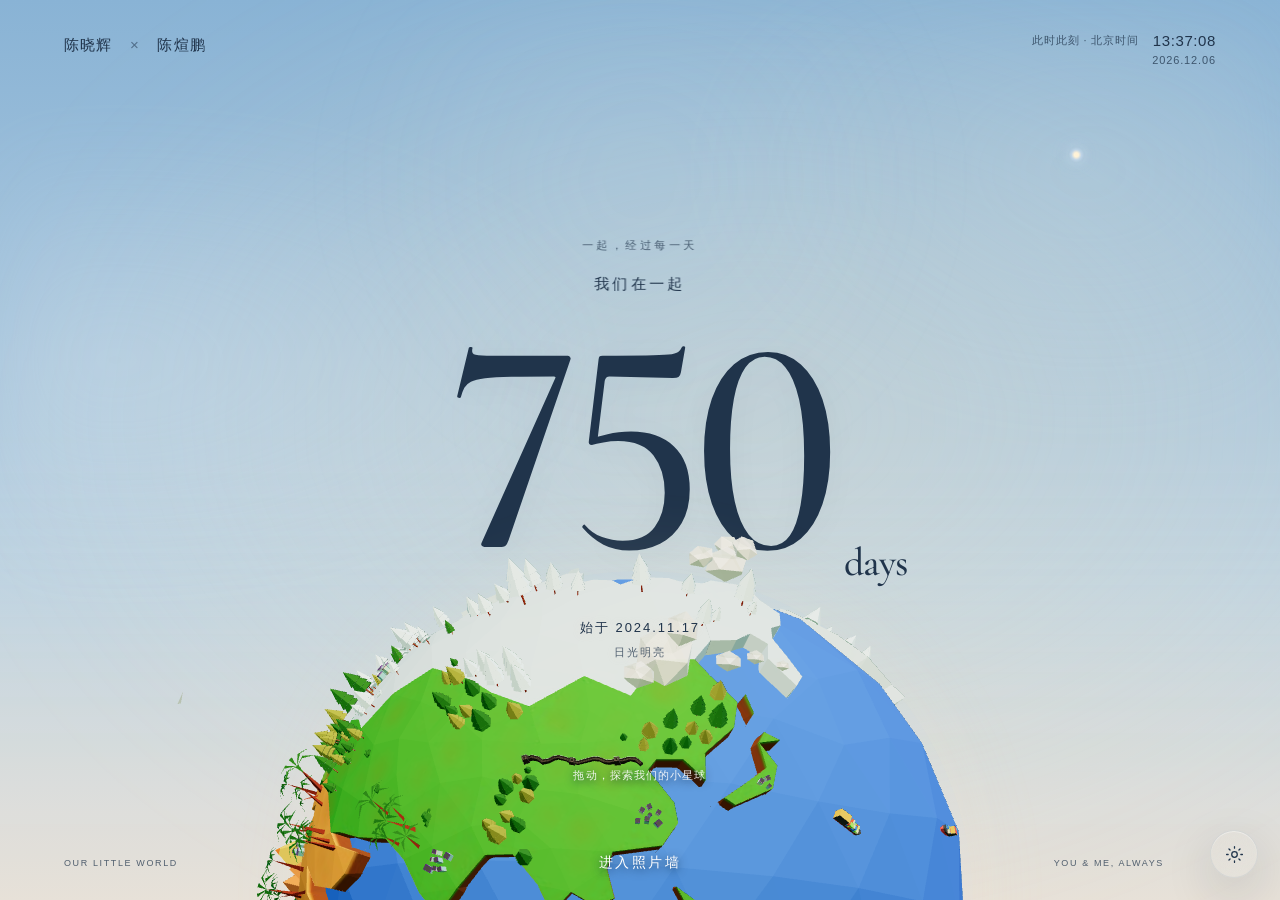
==== commit 5e1fe665: "发布卡通星球纪念日网站最新版" ====
--- a/index.html
+++ b/index.html
@@ -3,95 +3,64 @@
 <head>
   <meta charset="UTF-8">
   <meta name="viewport" content="width=device-width, initial-scale=1, viewport-fit=cover">
-  <meta name="theme-color" content="#91b8db">
-  <meta name="description" content="记录我们从 2024 年 11 月 17 日开始的每一天。">
-  <title>我们的每一天</title>
-  <link rel="icon" type="image/svg+xml" href="data:image/svg+xml,%3Csvg xmlns='http://www.w3.org/2000/svg' viewBox='0 0 64 64'%3E%3Cpath fill='%23fff' d='M32 54S8 40 8 21c0-12 15-16 24-5 9-11 24-7 24 5 0 19-24 33-24 33Z'/%3E%3C/svg%3E">
+  <meta name="theme-color" content="#111c34">
+  <meta name="description" content="陈晓辉和陈煊鹏，从 2024.11.17 开始，一起经过每一天。">
+  <title>我们的每一天 · Together</title>
+  <link rel="icon" href="data:image/svg+xml,%3Csvg xmlns='http://www.w3.org/2000/svg' viewBox='0 0 64 64'%3E%3Ccircle cx='32' cy='32' r='27' fill='%237ebde1'/%3E%3Cpath d='M21 16l15 3 4 10-12 9-3 14-8-18z' fill='%23d7e2cf'/%3E%3C/svg%3E">
   <link rel="stylesheet" href="styles.css">
+  <link rel="preload" href="assets/fonts/cormorant-garamond-500.ttf" as="font" type="font/ttf" crossorigin>
+  <link rel="stylesheet" href="scene.css">
+  <link rel="stylesheet" href="art-theme.css">
+  <link rel="stylesheet" href="light-controls.css">
 </head>
 <body>
-  <div class="sky" aria-hidden="true">
-    <div class="sun"></div>
-    <div class="aurora aurora-a"></div>
-    <div class="aurora aurora-b"></div>
-    <div class="grain"></div>
-  </div>
-
+  <div class="sky" aria-hidden="true"><div class="sky-light"></div><div class="sky-haze"></div><div class="day-clouds"></div><div class="nebula"></div><div class="stars" id="starField"></div><svg class="orbit-track" aria-hidden="true"><path id="orbitPath"/></svg><div class="distant-planet" id="distantPlanet"></div><div class="meteor" id="meteor"></div><div class="cursor-glow"></div></div>
   <main>
-    <section class="hero" aria-labelledby="hero-title">
-      <div class="glass hero-card float-layer" data-depth="10">
-        <div class="eyebrow">
-          <span class="light-dot"></span>
-          <span id="periodLabel">此刻的我们</span>
+    <section id="home" class="hero" aria-labelledby="hero-title">
+      <header class="hero-header">
+        <p class="names">陈晓辉 <span aria-hidden="true">×</span> 陈煊鹏</p>
+        <div class="clock"><span>此时此刻 · 北京时间</span><time id="localTime">—</time><span id="todayDate"></span></div>
+      </header>
+      <div class="hero-copy">
+        <p class="eyebrow">一起，经过每一天</p>
+        <h1 id="hero-title"><span class="counter-label">我们在一起</span><span id="dayCount">—</span><span class="sr-only" lang="en">days</span></h1>
+      </div>
+      <span class="unit hero-unit" lang="en" aria-hidden="true">days</span>
+      <div class="earth-stage"><div class="earth-halo" aria-hidden="true"></div><div class="earth-fallback" aria-hidden="true"></div><canvas id="earthCanvas" tabindex="0" role="img" aria-label="可旋转的卡通小星球。拖动或使用方向键旋转，按 Home 恢复初始视角" aria-describedby="earthHint"></canvas></div>
+      <div class="hero-date"><span class="date-line">始于 2024.11.17</span><span id="periodLabel">此刻的我们</span></div>
+      <div class="earth-tools"><p id="earthHint">拖动，探索我们的小星球</p><button class="glass-button earth-reset" id="resetEarth" type="button" hidden>回到初始视角</button></div>
+      <div class="hero-bottom"><span class="quiet-note">OUR LITTLE WORLD</span><a class="enter-button" id="enterGallery" href="#memories">进入照片墙</a><span class="quiet-note">YOU & ME, ALWAYS</span></div>
+    </section>
+    <section id="memories" class="memories" aria-labelledby="memories-title" hidden>
+      <nav class="gallery-nav"><a class="glass-button back-button" href="#home" id="backHome"><svg viewBox="0 0 24 24" aria-hidden="true"><path d="m14 6-6 6 6 6"/></svg><span>回到主页面</span></a><span class="gallery-signature">陈晓辉 × 陈煊鹏</span></nav>
+      <header class="gallery-heading"><p class="eyebrow">OUR MOMENTS</p><h2 id="memories-title" tabindex="-1">我们的片刻<span class="heading-dot">.</span></h2><div class="gallery-subtitle"><p>把一起走过的时光，慢慢收藏。</p><span id="photoCount">— 张回忆</span></div></header>
+      <div class="photo-grid" id="photoGrid" aria-label="我们的照片墙"></div>
+      <p class="gallery-empty" id="galleryEmpty" hidden>新的回忆，正在路上。</p>
+      <footer class="gallery-ending">
+        <p class="closing-message" lang="zh-CN">陈晓辉是猪</p>
+        <div class="closing-translations">
+          <div class="translation-row"><span lang="en">Chen Xiaohui is a pig.</span><span lang="ja">陳暁輝は豚です。</span><span lang="ko">천샤오후이는 돼지입니다.</span></div>
+          <div class="translation-row"><span lang="de">Chen Xiaohui ist ein Schwein.</span><span lang="fr">Chen Xiaohui est un cochon.</span></div>
         </div>
-
-        <div class="counter-wrap">
-          <p class="overline">在一起</p>
-          <h1 id="hero-title"><span id="dayCount" aria-live="polite">—</span><span class="unit">天</span></h1>
-          <p class="names">陈晓辉 <span aria-hidden="true">♡</span> 陈煊鹏</p>
-          <p class="date-line">始于 2024.11.17</p>
-        </div>
-
-        <div class="today-row">
-          <div>
-            <span class="meta-label">今天</span>
-            <strong id="todayDate">—</strong>
-          </div>
-          <div class="time-block">
-            <span class="meta-label">此时此刻</span>
-            <strong id="localTime">—</strong>
-          </div>
-        </div>
+        <div class="closing-colophon"><span>2024.11.17 — Forever</span><a href="model-source.html" target="_blank" rel="noopener">模型来源</a></div>
+      </footer>
+    </section>
+  </main>
+  <aside class="color-control is-minimized" aria-label="更改光照方式">
+    <div class="color-control-head">
+      <span class="color-control-title"><svg viewBox="0 0 24 24" aria-hidden="true"><circle cx="12" cy="12" r="3.5"/><path d="M12 2v2M12 20v2M5 5l1.4 1.4M17.6 17.6 19 19M2 12h2M20 12h2M5 19l1.4-1.4M17.6 6.4 19 5"/></svg><span>更改光照方式</span></span>
+      <button id="colorControlToggle" type="button" aria-label="展开光照设置" aria-expanded="false" aria-controls="lightControls"><svg viewBox="0 0 24 24" aria-hidden="true"><path d="m8 14 4-4 4 4"/></svg></button>
+    </div>
+    <div class="color-control-body" id="lightControls" inert>
+      <div id="colorTime" class="light-dial" role="slider" tabindex="0" aria-label="光照时段，点击或拖动圆环，使用方向键调节" aria-valuemin="0" aria-valuemax="1439" aria-valuenow="0" aria-valuetext="凌晨">
+        <svg class="dial-ticks" viewBox="0 0 216 216" aria-hidden="true"><g id="dialTicks"></g></svg>
+        <div class="dial-hand" aria-hidden="true"><span class="dial-knob"></span></div>
+        <span class="dial-center"><span class="dial-symbol" aria-hidden="true"><svg viewBox="0 0 24 24"><circle cx="12" cy="12" r="3.5"/><path d="M12 2v2M12 20v2M5 5l1.4 1.4M17.6 17.6 19 19M2 12h2M20 12h2M5 19l1.4-1.4M17.6 6.4 19 5"/></svg></span><span id="colorTimeLabel">下午</span></span>
       </div>
-
-      <button class="scroll-cue" id="scrollToMemories" type="button" aria-label="前往照片墙">
-        <svg viewBox="0 0 24 24" aria-hidden="true"><path d="m6 9 6 6 6-6"/></svg>
-      </button>
-    </section>
-
-    <section class="memories" aria-labelledby="memories-title">
-      <header class="section-head">
-        <p class="overline">Moments</p>
-        <h2 id="memories-title">一起走过的光景</h2>
-        <p>每一次按下快门，时间就替我们多保存了一刻。</p>
-      </header>
-
-      <div class="photo-grid" id="photoGrid"></div>
-    </section>
-
-    <footer>
-      <span>2024.11.17 — Forever</span>
-      <span aria-hidden="true">♡</span>
-    </footer>
-  </main>
-
-  <aside class="color-control is-minimized" aria-label="页面日光颜色控制">
-    <div class="color-control-head">
-      <span class="color-control-title">
-        <svg viewBox="0 0 24 24" aria-hidden="true"><circle cx="12" cy="12" r="3.5"/><path d="M12 2v2M12 20v2M4.93 4.93l1.42 1.42M17.65 17.65l1.42 1.42M2 12h2M20 12h2M4.93 19.07l1.42-1.42M17.65 6.35l1.42-1.42"/></svg>
-        <span>日光</span>
-      </span>
-      <output id="colorTimeLabel" for="colorTime">—</output>
-      <button class="color-control-toggle" id="colorControlToggle" type="button" aria-label="展开日光调节" aria-expanded="false" title="展开日光调节">
-        <svg viewBox="0 0 24 24" aria-hidden="true"><path d="m8 14 4-4 4 4"/></svg>
-      </button>
-    </div>
-    <div class="color-control-body">
-      <input id="colorTime" type="range" min="0" max="1439" step="1" aria-label="调节页面日光颜色">
-      <button id="resetColorTime" type="button">重置至北京时间</button>
+      <button class="glass-button reset-button" id="resetColorTime" type="button">对齐至现在</button>
     </div>
   </aside>
-
-  <dialog class="lightbox" id="lightbox" aria-label="照片预览">
-    <button class="close-button" type="button" aria-label="关闭照片预览">
-      <svg viewBox="0 0 24 24" aria-hidden="true"><path d="m7 7 10 10M17 7 7 17"/></svg>
-    </button>
-    <button class="nav-button prev" type="button" aria-label="上一张照片"><svg viewBox="0 0 24 24" aria-hidden="true"><path d="m15 18-6-6 6-6"/></svg></button>
-    <figure><img id="lightboxImage" src="" alt="放大的回忆照片"><figcaption id="imagePosition"></figcaption></figure>
-    <button class="nav-button next" type="button" aria-label="下一张照片"><svg viewBox="0 0 24 24" aria-hidden="true"><path d="m9 18 6-6-6-6"/></svg></button>
-  </dialog>
-
-  <script src="photos.js"></script>
-  <script src="script.js"></script>
+  <dialog class="lightbox" id="lightbox" aria-label="照片预览"><button class="glass-button close-button" type="button" aria-label="关闭照片预览"><svg viewBox="0 0 24 24" aria-hidden="true"><path d="m7 7 10 10M17 7 7 17"/></svg></button><button class="glass-button nav-button prev" type="button" aria-label="上一张照片"><svg viewBox="0 0 24 24" aria-hidden="true"><path d="m15 18-6-6 6-6"/></svg></button><figure><img id="lightboxImage" alt="放大的回忆照片"><figcaption id="imagePosition"></figcaption></figure><button class="glass-button nav-button next" type="button" aria-label="下一张照片"><svg viewBox="0 0 24 24" aria-hidden="true"><path d="m9 18 6-6-6-6"/></svg></button></dialog>
+  <script src="photos.js"></script><script src="sky.js?v=light-ring-1"></script><script src="script.js?v=light-ring-1"></script><script type="module" src="earth.js?v=centered-hero-1"></script>
 </body>
 </html>
--- a/styles.css
+++ b/styles.css
@@ -1,282 +1,22 @@
-:root {
-  --sky-top: #7eadd5;
-  --sky-mid: #d8b798;
-  --sky-bottom: #f1d7bd;
-  --sun-color: #ffd28a;
-  --sun-x: 20%;
-  --sun-y: 62%;
-  --ink: #102337;
-  --muted: rgba(16, 35, 55, .68);
-  --glass: rgba(255, 255, 255, .31);
-  --glass-edge: rgba(255, 255, 255, .58);
-  --glass-shadow: rgba(40, 60, 80, .16);
-  --ease: cubic-bezier(.22, 1, .36, 1);
-}
-
-* { box-sizing: border-box; }
-html { scroll-behavior: smooth; }
-body {
-  margin: 0;
-  min-width: 320px;
-  color: var(--ink);
-  font-family: -apple-system, BlinkMacSystemFont, "SF Pro Display", "PingFang SC", "Helvetica Neue", sans-serif;
-  background: var(--sky-bottom);
-  overflow-x: hidden;
-  transition: color 1.4s ease, background-color 2s ease;
-}
-
-button, input { font: inherit; }
-button { color: inherit; }
-
-.sky {
-  position: fixed;
-  inset: 0;
-  z-index: -1;
-  overflow: hidden;
-  background: linear-gradient(165deg, var(--sky-top), var(--sky-mid) 58%, var(--sky-bottom));
-  transition: background 2.4s ease;
-}
-
-.sky::after {
-  content: "";
-  position: absolute;
-  inset: 0;
-  background: linear-gradient(to bottom, transparent 45%, rgba(255,255,255,.18));
-}
-
-.sun {
-  position: absolute;
-  width: min(42vw, 520px);
-  aspect-ratio: 1;
-  left: var(--sun-x);
-  top: var(--sun-y);
-  transform: translate(-50%, -50%);
-  border-radius: 50%;
-  background: var(--sun-color);
-  filter: blur(1px);
-  box-shadow: 0 0 80px 30px color-mix(in srgb, var(--sun-color) 55%, transparent), 0 0 220px 100px color-mix(in srgb, var(--sun-color) 25%, transparent);
-  opacity: .76;
-  transition: inset 2.4s var(--ease), background 2.4s ease, opacity 2s ease;
-}
-
-.aurora {
-  position: absolute;
-  width: 70vw;
-  height: 45vw;
-  border-radius: 50%;
-  filter: blur(70px);
-  opacity: .26;
-  animation: breathe 12s ease-in-out infinite alternate;
-}
-.aurora-a { background: #ffe4be; left: -18vw; bottom: -16vw; }
-.aurora-b { background: #bddcff; right: -24vw; top: -12vw; animation-delay: -5s; }
-.grain { position: absolute; inset: 0; opacity: .025; background-image: url("data:image/svg+xml,%3Csvg viewBox='0 0 180 180' xmlns='http://www.w3.org/2000/svg'%3E%3Cfilter id='n'%3E%3CfeTurbulence type='fractalNoise' baseFrequency='.9' numOctaves='3' stitchTiles='stitch'/%3E%3C/filter%3E%3Crect width='100%25' height='100%25' filter='url(%23n)'/%3E%3C/svg%3E"); }
-
-main { width: 100%; }
-.hero {
-  min-height: 100svh;
-  display: grid;
-  place-items: center;
-  padding: max(28px, env(safe-area-inset-top)) 20px max(34px, env(safe-area-inset-bottom));
-  position: relative;
-}
-
-.glass {
-  position: relative;
-  width: min(680px, 100%);
-  border: 1px solid var(--glass-edge);
-  background: linear-gradient(145deg, rgba(255,255,255,.46), var(--glass));
-  box-shadow: 0 26px 70px var(--glass-shadow), inset 0 1px 0 rgba(255,255,255,.78), inset 0 -1px 0 rgba(255,255,255,.12);
-  backdrop-filter: blur(30px) saturate(140%);
-  -webkit-backdrop-filter: blur(30px) saturate(140%);
-}
-
-.glass::before {
-  content: "";
-  position: absolute;
-  inset: -8px;
-  pointer-events: none;
-  border-radius: inherit;
-  background: radial-gradient(520px circle at var(--pointer-x, 50%) var(--pointer-y, 18%), rgba(255,255,255,.34) 0%, rgba(255,255,255,.22) 18%, rgba(255,255,255,.11) 38%, rgba(255,255,255,.035) 58%, transparent 78%);
-  filter: blur(11px);
-  opacity: .88;
-  z-index: 0;
-}
-.glass > * { position: relative; z-index: 1; }
-
-.hero-card {
-  border-radius: 42px;
-  padding: clamp(28px, 6vw, 56px);
-  transform: perspective(1000px) rotateX(var(--tilt-x, 0deg)) rotateY(var(--tilt-y, 0deg)) translate3d(var(--move-x, 0px), var(--move-y, 0px), 0);
-  transition: transform 800ms var(--ease), background 1.6s ease, border-color 1.6s ease;
-  will-change: transform;
-  overflow: hidden;
-}
-
-.eyebrow, .today-row { display: flex; align-items: center; }
-.eyebrow { gap: 9px; font-size: .82rem; font-weight: 550; letter-spacing: .04em; color: var(--muted); }
-.light-dot { width: 8px; height: 8px; border-radius: 50%; background: var(--sun-color); box-shadow: 0 0 0 5px color-mix(in srgb, var(--sun-color) 18%, transparent); }
-.counter-wrap { padding: clamp(56px, 10vw, 96px) 0 clamp(46px, 8vw, 76px); text-align: center; }
-.overline { margin: 0 0 8px; font-size: .76rem; line-height: 1.2; text-transform: uppercase; letter-spacing: .22em; font-weight: 650; color: var(--muted); }
-h1, h2, p { margin-top: 0; }
-h1 { display: flex; justify-content: center; align-items: baseline; gap: 12px; margin: 0; letter-spacing: -.075em; font-size: clamp(7rem, 24vw, 14rem); line-height: .8; font-weight: 620; font-variant-numeric: tabular-nums; }
-.unit { font-size: clamp(1.45rem, 4vw, 2.25rem); letter-spacing: -.03em; font-weight: 520; }
-.names { margin: 30px 0 0; font-size: clamp(1rem, 2.8vw, 1.2rem); font-weight: 560; letter-spacing: .02em; }
-.names span { display: inline-block; padding: 0 .32em; font-weight: 400; color: var(--muted); }
-.date-line { margin: 10px 0 0; color: var(--muted); font-size: clamp(.86rem, 2.5vw, 1rem); }
-.today-row { position: relative; justify-content: space-between; gap: 32px; padding-top: 22px; border-top: 1px solid rgba(255,255,255,.5); }
-.today-row > div { display: grid; gap: 5px; }
-.time-block { text-align: right; }
-.meta-label { color: var(--muted); font-size: .72rem; letter-spacing: .08em; text-transform: uppercase; }
-.today-row strong { font-size: .98rem; font-weight: 570; font-variant-numeric: tabular-nums; }
-
-.scroll-cue {
-  position: absolute;
-  left: 50%;
-  bottom: max(22px, env(safe-area-inset-bottom));
-  display: flex;
-  align-items: center;
-  justify-content: center;
-  width: 44px;
-  height: 44px;
-  padding: 0;
-  border: 0;
-  border-radius: 0;
-  background: transparent;
-  cursor: pointer;
-  color: var(--muted);
-  transform: translateX(-50%);
-  transition: color .25s ease, transform .25s var(--ease);
-}
-.scroll-cue:hover { color: var(--ink); transform: translate(-50%, -3px); }
-.scroll-cue svg { width: 24px; fill: none; stroke: currentColor; stroke-width: 1.9; stroke-linecap: round; stroke-linejoin: round; filter: drop-shadow(0 2px 5px rgba(10,25,42,.14)); animation: nudge 2s ease-in-out infinite; }
-.scroll-cue.is-activating { transform: translate(-50%, 5px) scale(.9); color: var(--ink); }
-.scroll-cue.is-activating svg { animation: cue-drop .45s var(--ease); }
-
-.memories { padding: clamp(92px, 14vw, 180px) max(20px, 5vw) clamp(80px, 12vw, 150px); }
-.section-head { width: min(1180px, 100%); margin: 0 auto clamp(34px, 6vw, 70px); }
-.section-head h2 { margin-bottom: 18px; font-size: clamp(2.4rem, 7vw, 5.6rem); line-height: .98; letter-spacing: -.055em; font-weight: 590; }
-.section-head > p:last-child { max-width: 470px; margin: 0; color: var(--muted); font-size: clamp(1rem, 2vw, 1.12rem); line-height: 1.65; }
-
-.photo-grid { width: min(1180px, 100%); margin: 0 auto; display: grid; grid-template-columns: repeat(12, 1fr); grid-auto-rows: minmax(160px, 22vw); gap: clamp(12px, 2vw, 24px); }
-.photo-card {
-  position: relative;
-  grid-column: span 4;
-  min-height: 280px;
-  padding: 0;
-  border: 1px solid rgba(255,255,255,.5);
-  border-radius: clamp(22px, 3vw, 34px);
-  overflow: hidden;
-  background: rgba(255,255,255,.2);
-  box-shadow: 0 18px 44px rgba(28,44,60,.12), inset 0 1px 0 rgba(255,255,255,.55);
-  cursor: zoom-in;
-  transform: translateY(20px);
-  opacity: 0;
-  transition: transform .75s var(--ease), opacity .75s ease, box-shadow .35s ease;
-}
-.photo-card.visible { opacity: 1; transform: translateY(0); }
-.photo-card:hover { transform: translateY(-5px); box-shadow: 0 30px 70px rgba(28,44,60,.2); }
-.photo-card img { width: 100%; height: 100%; display: block; object-fit: cover; transition: transform 1s var(--ease), filter .6s ease; }
-.photo-card:hover img { transform: scale(1.035); }
-.photo-tall { grid-row: span 2; }
-.photo-wide { grid-column: span 8; }
-
-footer { display: flex; justify-content: space-between; width: min(1180px, calc(100% - 40px)); margin: 0 auto; padding: 25px 0 max(34px, env(safe-area-inset-bottom)); border-top: 1px solid rgba(255,255,255,.35); color: var(--muted); font-size: .78rem; letter-spacing: .08em; }
-
-.color-control {
-  --slider-progress: 50%;
-  position: fixed;
-  z-index: 8;
-  right: max(18px, env(safe-area-inset-right));
-  bottom: max(18px, env(safe-area-inset-bottom));
-  width: min(260px, calc(100vw - 36px));
-  padding: 15px 16px 14px;
-  border: 1px solid rgba(255,255,255,.46);
-  border-radius: 22px;
-  background: linear-gradient(145deg, rgba(255,255,255,.36), rgba(255,255,255,.19));
-  box-shadow: 0 16px 44px rgba(16,28,45,.16), inset 0 1px 0 rgba(255,255,255,.6);
-  backdrop-filter: blur(24px) saturate(145%);
-  -webkit-backdrop-filter: blur(24px) saturate(145%);
-  color: var(--ink);
-  transition: width .45s var(--ease), padding .45s var(--ease), border-radius .45s var(--ease), background 1.4s ease, color 1.4s ease, transform .35s var(--ease);
-}
-.color-control:hover { transform: translateY(-2px); }
-.color-control-head { display: flex; align-items: center; justify-content: space-between; margin-bottom: 9px; }
-.color-control-title { display: inline-flex; align-items: center; gap: 7px; font-size: .78rem; font-weight: 620; }
-.color-control-title svg { width: 15px; fill: none; stroke: currentColor; stroke-width: 1.5; stroke-linecap: round; }
-#colorTimeLabel { font-size: .75rem; font-variant-numeric: tabular-nums; color: var(--muted); }
-.color-control-toggle { display: grid; place-items: center; width: 28px; height: 28px; margin-left: 7px; padding: 0; border: 1px solid rgba(255,255,255,.32); border-radius: 50%; background: rgba(255,255,255,.15); color: inherit; cursor: pointer; transition: background .2s ease, transform .35s var(--ease); }
-.color-control-toggle:hover { background: rgba(255,255,255,.3); }
-.color-control-toggle svg { width: 15px; fill: none; stroke: currentColor; stroke-width: 1.8; stroke-linecap: round; stroke-linejoin: round; transition: transform .4s var(--ease); }
-.color-control-body { display: grid; grid-template-rows: 20px 43px; opacity: 1; overflow: hidden; transition: grid-template-rows .4s var(--ease), opacity .22s ease; }
-.color-control.is-minimized { width: 52px; padding: 10px; border-radius: 50%; }
-.color-control.is-minimized .color-control-head { justify-content: center; margin: 0; }
-.color-control.is-minimized .color-control-title > span,
-.color-control.is-minimized #colorTimeLabel { display: none; }
-.color-control.is-minimized .color-control-title { gap: 0; pointer-events: none; }
-.color-control.is-minimized .color-control-title svg { width: 20px; height: 20px; }
-.color-control.is-minimized .color-control-toggle { position: absolute; inset: 0; width: 100%; height: 100%; margin: 0; border: 0; background: transparent; }
-.color-control.is-minimized .color-control-toggle svg { opacity: 0; }
-.color-control.is-minimized .color-control-body { display: none; }
-#colorTime {
-  display: block;
-  width: 100%;
-  height: 20px;
-  margin: 0;
-  appearance: none;
-  -webkit-appearance: none;
-  background: transparent;
-  cursor: pointer;
-}
-#colorTime::-webkit-slider-runnable-track { height: 5px; border-radius: 999px; background: linear-gradient(90deg, #26355e 0%, #e99c86 22%, #83bee2 47%, #ffd795 73%, #34456e 100%); box-shadow: inset 0 0 0 1px rgba(255,255,255,.28); }
-#colorTime::-moz-range-track { height: 5px; border-radius: 999px; background: linear-gradient(90deg, #26355e 0%, #e99c86 22%, #83bee2 47%, #ffd795 73%, #34456e 100%); box-shadow: inset 0 0 0 1px rgba(255,255,255,.28); }
-#colorTime::-webkit-slider-thumb { appearance: none; -webkit-appearance: none; width: 18px; height: 18px; margin-top: -6.5px; border: 2px solid rgba(255,255,255,.9); border-radius: 50%; background: var(--sun-color); box-shadow: 0 2px 8px rgba(12,24,42,.25), 0 0 0 3px rgba(255,255,255,.2); }
-#colorTime::-moz-range-thumb { width: 16px; height: 16px; border: 2px solid rgba(255,255,255,.9); border-radius: 50%; background: var(--sun-color); box-shadow: 0 2px 8px rgba(12,24,42,.25); }
-#resetColorTime { display: block; min-height: 36px; margin: 7px 0 0 auto; padding: 0 12px; border: 1px solid rgba(255,255,255,.34); border-radius: 999px; background: rgba(255,255,255,.16); color: inherit; cursor: pointer; font-size: .72rem; font-weight: 560; transition: background .2s ease, transform .2s var(--ease); }
-#resetColorTime:hover { background: rgba(255,255,255,.31); transform: translateY(-1px); }
-
-.lightbox {
-  width: 100%; height: 100%; max-width: none; max-height: none; margin: 0; padding: 0; border: 0; background: rgba(10, 17, 24, .5); color: white; opacity: 0; transition: opacity .35s ease, display .35s allow-discrete; backdrop-filter: blur(34px) saturate(125%); -webkit-backdrop-filter: blur(34px) saturate(125%);
-}
-.lightbox[open] { opacity: 1; display: grid; grid-template-columns: 64px 1fr 64px; align-items: center; }
-.lightbox::backdrop { background: transparent; }
-.lightbox figure { margin: 0; display: grid; place-items: center; gap: 14px; }
-.lightbox figure img { max-width: min(86vw, 1200px); max-height: 82vh; object-fit: contain; border-radius: 24px; box-shadow: 0 32px 100px rgba(0,0,0,.28); }
-.lightbox figcaption { min-height: 20px; color: rgba(255,255,255,.72); font-size: .78rem; letter-spacing: .1em; }
-.close-button, .nav-button { display: grid; place-items: center; width: 48px; height: 48px; border: 1px solid rgba(255,255,255,.28); border-radius: 50%; color: white; background: rgba(255,255,255,.16); backdrop-filter: blur(12px); cursor: pointer; transition: background .2s ease, transform .2s ease; }
-.close-button:hover, .nav-button:hover { background: rgba(255,255,255,.3); transform: scale(1.04); }
-.close-button { position: fixed; right: 24px; top: max(24px, env(safe-area-inset-top)); z-index: 2; }
-.nav-button { justify-self: center; }
-.close-button svg, .nav-button svg { width: 23px; fill: none; stroke: currentColor; stroke-width: 1.7; stroke-linecap: round; stroke-linejoin: round; }
-
-:focus-visible { outline: 3px solid rgba(255,255,255,.92); outline-offset: 4px; }
-
-@keyframes breathe { to { transform: translate3d(4vw, 3vw, 0) scale(1.08); } }
-@keyframes nudge { 50% { transform: translateY(3px); } }
-@keyframes cue-drop { 0% { transform: translateY(0); opacity: 1; } 55% { transform: translateY(8px); opacity: 0; } 56% { transform: translateY(-7px); opacity: 0; } 100% { transform: translateY(0); opacity: 1; } }
-
-@media (max-width: 720px) {
-  .hero-card { border-radius: 32px; }
-  .scroll-cue { left: 50%; bottom: max(18px, env(safe-area-inset-bottom)); }
-  .photo-grid { grid-template-columns: repeat(2, 1fr); grid-auto-rows: 52vw; }
-  .photo-card, .photo-wide { grid-column: span 1; min-height: 0; }
-  .photo-tall { grid-row: span 1; }
-  .photo-wide { grid-column: span 2; }
-  .lightbox[open] { display: grid; grid-template-columns: 1fr; }
-  .nav-button { position: fixed; bottom: max(24px, env(safe-area-inset-bottom)); z-index: 2; }
-  .nav-button.prev { left: 24px; }
-  .nav-button.next { right: 24px; }
-  .lightbox figure img { max-width: calc(100vw - 28px); max-height: 76vh; border-radius: 18px; }
-  .color-control { right: 12px; bottom: max(12px, env(safe-area-inset-bottom)); width: 218px; padding: 12px 13px 11px; border-radius: 19px; }
-  .color-control.is-minimized { width: 48px; padding: 9px; border-radius: 50%; }
-}
-
-@media (prefers-reduced-motion: reduce) {
-  *, *::before, *::after { scroll-behavior: auto !important; animation: none !important; transition-duration: .01ms !important; }
-  .photo-card { opacity: 1; transform: none; }
-}
-
-@media (prefers-reduced-transparency: reduce) {
-  .glass, .lightbox, .color-control { backdrop-filter: none; -webkit-backdrop-filter: none; }
-  .glass { background: rgba(245,248,250,.95); }
-}
+:root{--sky-top:#111c34;--sky-mid:#273956;--sky-bottom:#74738a;--sun-color:#cddfff;--ink:#f6f8fc;--muted:rgba(246,248,252,.72);--stars-opacity:.5;--glass:rgba(255,255,255,.1);--ease:cubic-bezier(.22,1,.36,1)}
+*{box-sizing:border-box}html{scroll-behavior:smooth}body{margin:0;min-width:320px;background:var(--sky-top);color:var(--ink);font-family:-apple-system,BlinkMacSystemFont,"SF Pro Display","PingFang SC","Helvetica Neue",sans-serif;overflow-x:hidden}button,input,a{-webkit-tap-highlight-color:transparent}button,input{font:inherit}button,a{color:inherit}button,a,input{touch-action:manipulation}button{cursor:pointer}a{text-decoration:none}p,h1,h2,figure{margin:0}svg{width:22px;height:22px;fill:none;stroke:currentColor;stroke-width:1.6;stroke-linecap:round;stroke-linejoin:round}[hidden]{display:none!important}.sr-only{position:absolute;width:1px;height:1px;overflow:hidden;clip-path:inset(50%)}:focus-visible{outline:2px solid var(--ink);outline-offset:6px}
+.sky{position:fixed;inset:0;z-index:-1;background:linear-gradient(180deg,var(--sky-top),var(--sky-mid) 65%,var(--sky-bottom));overflow:hidden;transition:background 1s}.sky-light{position:absolute;inset:-35%;background:radial-gradient(ellipse at var(--sun-x,25%) 48%,color-mix(in srgb,var(--sun-color) 27%,transparent),transparent 45%);filter:blur(65px);transition:background 1.2s}.sky-haze{position:absolute;bottom:-30%;left:-20%;width:140%;height:65%;background:var(--sun-color);opacity:.06;filter:blur(100px)}.stars{position:absolute;inset:0;opacity:var(--stars-opacity);background-image:radial-gradient(1px 1px at 14% 23%,#fff 70%,transparent),radial-gradient(1px 1px at 33% 15%,#fff 70%,transparent),radial-gradient(1px 1px at 78% 31%,#fff 70%,transparent),radial-gradient(1px 1px at 88% 12%,#fff 70%,transparent),radial-gradient(1px 1px at 7% 52%,#fff 70%,transparent),radial-gradient(1px 1px at 62% 9%,#fff 70%,transparent);transition:opacity 1s}.cursor-glow{position:absolute;inset:0;background:radial-gradient(420px circle at var(--pointer-x,50%) var(--pointer-y,20%),rgba(230,244,255,.08),transparent 75%);filter:blur(35px)}
+.hero{height:100svh;min-height:650px;position:relative;overflow:hidden;isolation:isolate}.hero-header{position:absolute;top:max(32px,env(safe-area-inset-top));left:5vw;right:5vw;display:flex;align-items:flex-start;justify-content:space-between;z-index:5}.names{font-size:15px;letter-spacing:.08em;font-weight:500;line-height:26px}.names span{margin:0 12px;opacity:.55}.clock{display:grid;grid-template-columns:auto auto;align-items:center;gap:5px 14px;font-size:11px;letter-spacing:.08em;color:var(--muted)}.clock time{font-size:15px;letter-spacing:.04em;color:var(--ink);font-variant-numeric:tabular-nums}.clock #todayDate{grid-column:1/-1;text-align:right;font-size:11px}
+.hero-copy{position:absolute;top:23%;left:0;right:0;z-index:1;text-align:center;transform:translate3d(var(--text-x,0px),var(--text-y,0px),0);transition:transform 1.2s var(--ease)}.eyebrow{font-size:11px;font-weight:500;letter-spacing:.25em;color:var(--muted)}.hero-copy .eyebrow{margin-bottom:20px}.counter-label{display:block;font-size:17px;font-weight:400;letter-spacing:.25em;margin-bottom:13px}h1{font-weight:500;line-height:.94;letter-spacing:-.07em}#dayCount{font-size:clamp(150px,min(25vw,30vh),330px);font-variant-numeric:tabular-nums;font-weight:550;display:inline-block;letter-spacing:-.07em;text-shadow:0 5px 35px rgba(0,0,0,.035)}.unit{font-size:20px;font-weight:400;letter-spacing:0;display:inline-block;margin-left:16px;vertical-align:20px}
+.earth-stage{position:absolute;top:52%;left:50%;width:min(88vw,102vh,1250px);aspect-ratio:1;transform:translateX(-50%) translate3d(var(--earth-x,0px),var(--earth-y,0px),0);z-index:2;pointer-events:none;transition:transform 1.5s var(--ease)}#earthCanvas{display:block;width:100%;height:100%;position:relative}.earth-halo{position:absolute;inset:3%;border-radius:50%;box-shadow:0 -12px 70px 5px rgba(117,190,255,.2);opacity:.5}.earth-fallback{position:absolute;inset:4%;border-radius:50%;background:radial-gradient(circle at 28% 20%,transparent 10%,rgba(0,10,28,.7) 82%),url('assets/earth/day.jpg') 58% 30%/cover;box-shadow:inset -30px -25px 70px #061326,inset 3px 5px 12px #b6e7ff}.earth-stage.is-ready .earth-fallback{display:none}.hero-date{position:absolute;top:67%;left:0;right:0;z-index:3;text-align:center;display:grid;gap:10px;color:#f2f7ff;text-shadow:0 2px 12px rgba(0,10,24,.8)}.date-line{font-size:13px;letter-spacing:.15em}#periodLabel{font-size:11px;letter-spacing:.2em;color:rgba(240,247,255,.75)}.hero-bottom{position:absolute;z-index:4;bottom:max(32px,env(safe-area-inset-bottom));left:5vw;right:5vw;display:flex;align-items:center;justify-content:space-between;color:#fff}.quiet-note{font-size:9px;letter-spacing:.18em;color:rgba(255,255,255,.55);width:180px}.quiet-note:last-child{text-align:right;padding-right:52px}
+.glass-button{display:inline-flex;align-items:center;justify-content:center;gap:12px;min-height:46px;padding:0 22px;border:1px solid rgba(255,255,255,.42);border-radius:999px;background:linear-gradient(135deg,rgba(255,255,255,.23),rgba(255,255,255,.065));box-shadow:inset 0 1px 0 rgba(255,255,255,.55),inset 0 -1px 0 rgba(255,255,255,.09),0 8px 25px rgba(6,18,32,.1);backdrop-filter:blur(24px) saturate(155%);-webkit-backdrop-filter:blur(24px) saturate(155%);transition:transform .3s var(--ease),background .3s,box-shadow .3s;font-size:13px;font-weight:450}.glass-button:hover{background:linear-gradient(135deg,rgba(255,255,255,.35),rgba(255,255,255,.14));transform:translateY(-2px);box-shadow:inset 0 1px 0 rgba(255,255,255,.7),0 12px 28px rgba(6,18,32,.15)}.glass-button:active{transform:scale(.97)}.enter-button{position:absolute;left:50%;transform:translateX(-50%);height:52px;min-width:168px;color:white}.enter-button:hover{transform:translate(-50%,-3px)}.enter-button svg{width:18px;animation:nudge 3s ease-in-out infinite}
+.hero.is-leaving .hero-copy{opacity:0;transform:translateY(-35px);transition:opacity .5s,transform .7s var(--ease)}.hero.is-leaving .earth-stage{transform:translateX(-50%) translateY(90px) scale(1.1);transition:transform .8s var(--ease)}.hero.is-leaving .hero-date,.hero.is-leaving .hero-bottom{opacity:0;transition:opacity .35s}.hero.is-returning{animation:fade-in .7s var(--ease)}
+.memories{min-height:100svh;padding:0 max(24px,6vw);background:linear-gradient(180deg,color-mix(in srgb,var(--sky-top) 90%,#142436),color-mix(in srgb,var(--sky-mid) 60%,#142436));color:#f3f6fa;animation:gallery-in .65s var(--ease)}.gallery-nav{display:flex;align-items:center;justify-content:space-between;max-width:1280px;margin:auto;padding:28px 0 42px}.back-button{padding:0 17px;font-size:12px}.back-button svg{width:16px}.gallery-signature{font-size:12px;letter-spacing:.08em;color:rgba(255,255,255,.6)}.gallery-heading{max-width:1280px;margin:30px auto 48px}.gallery-heading .eyebrow{color:rgba(255,255,255,.6);margin-bottom:20px}.gallery-heading h2{font-size:clamp(36px,5vw,64px);letter-spacing:-.045em;font-weight:500;outline-offset:10px}.heading-dot{color:#b3cbdc}.gallery-subtitle{display:flex;align-items:center;justify-content:space-between;margin-top:22px;font-size:13px;color:rgba(255,255,255,.67);line-height:1.6}.gallery-subtitle span{font-size:11px;letter-spacing:.08em}
+.photo-grid{max-width:1280px;margin:auto;position:relative;--columns:3;--gap:24px}.photo-card{position:absolute;top:0;left:0;border:0;padding:0;border-radius:18px;overflow:hidden;background:rgba(255,255,255,.065);box-shadow:0 8px 24px rgba(0,10,20,.12);cursor:zoom-in;opacity:0;transition:opacity .6s,box-shadow .3s;transform:translate3d(var(--card-x,0px),var(--card-y,0px),0)}.photo-card.is-visible{opacity:1}.photo-card img{width:100%;height:auto;display:block;transition:filter .3s}.photo-card:hover{box-shadow:0 18px 36px rgba(0,10,20,.25)}.photo-card:hover img{filter:brightness(1.06)}.photo-card:focus-visible{outline-color:white;outline-offset:4px}.photo-card.is-error::after{content:'照片暂时无法加载';position:absolute;inset:0;display:grid;place-items:center;color:rgba(255,255,255,.7);font-size:13px}.gallery-empty{text-align:center;padding:60px 0}footer{display:flex;align-items:center;justify-content:space-between;max-width:1280px;margin:80px auto 0;border-top:1px solid rgba(255,255,255,.13);padding:30px 0 90px;font-size:11px;letter-spacing:.06em;color:rgba(255,255,255,.55)}
+.color-control{position:fixed;z-index:10;right:max(22px,env(safe-area-inset-right));bottom:max(22px,env(safe-area-inset-bottom));width:270px;padding:16px;border:1px solid rgba(255,255,255,.4);border-radius:24px;color:#fff;background:linear-gradient(145deg,rgba(100,127,153,.35),rgba(35,58,84,.32));box-shadow:inset 0 1px 0 rgba(255,255,255,.48),0 15px 44px rgba(3,15,29,.17);backdrop-filter:blur(28px) saturate(150%);-webkit-backdrop-filter:blur(28px) saturate(150%);transition:width .4s var(--ease),border-radius .4s,padding .4s}.color-control-head{display:flex;align-items:center;justify-content:space-between;gap:8px}.color-control-title{display:flex;align-items:center;gap:7px;font-size:12px}.color-control-title svg{width:19px;height:19px}#colorTimeLabel{font-size:12px;font-variant-numeric:tabular-nums}#colorControlToggle{width:44px;height:44px;border:0;background:transparent;color:inherit;display:grid;place-items:center;margin:-10px -9px -10px 0;border-radius:50%}.color-control-body{padding-top:16px}#colorTime{width:100%;height:28px;margin:0;appearance:none;-webkit-appearance:none;background:transparent;cursor:pointer}#colorTime::-webkit-slider-runnable-track{height:5px;border-radius:9px;background:linear-gradient(90deg,#26355e,#eead9e,#94d9eb,#f5c17a,#283359)}#colorTime::-moz-range-track{height:5px;border-radius:9px;background:linear-gradient(90deg,#26355e,#eead9e,#94d9eb,#f5c17a,#283359)}#colorTime::-webkit-slider-thumb{appearance:none;-webkit-appearance:none;width:18px;height:18px;background:#f8fbff;border-radius:50%;margin-top:-6.5px;box-shadow:0 2px 9px #1a314766}#colorTime::-moz-range-thumb{width:18px;height:18px;border:0;background:#f8fbff;border-radius:50%}.reset-button{min-height:44px;width:100%;margin-top:8px;font-size:12px}.control-hint{font-size:10px;opacity:.7;text-align:center;margin-top:12px;line-height:1.5}.color-control.is-minimized{width:48px;height:48px;padding:0;border-radius:50%}.is-minimized .color-control-head{height:100%;justify-content:center}.is-minimized .color-control-title span,.is-minimized #colorTimeLabel,.is-minimized .color-control-body{display:none}.is-minimized #colorControlToggle{position:absolute;inset:0;width:100%;height:100%;margin:0}.is-minimized #colorControlToggle svg{display:none}
+.lightbox{position:fixed;inset:0;width:100%;height:100%;max-width:none;max-height:none;margin:0;padding:0;border:0;background:rgba(5,13,23,.83);color:white;backdrop-filter:blur(28px);-webkit-backdrop-filter:blur(28px)}.lightbox[open]{display:grid;grid-template-columns:80px minmax(0,1fr) 80px;align-items:center;animation:fade-in .25s}.lightbox::backdrop{background:rgba(0,0,0,.35)}.lightbox figure{display:grid;place-items:center;gap:16px}.lightbox figure img{max-width:100%;max-height:82svh;border-radius:14px;object-fit:contain}.lightbox figcaption{font-size:12px;letter-spacing:.12em;color:rgba(255,255,255,.7)}.close-button,.nav-button{width:48px;height:48px;padding:0;justify-self:center}.close-button{position:absolute;right:24px;top:max(24px,env(safe-area-inset-top));z-index:3}body:has(.lightbox[open]){overflow:hidden}
+@keyframes nudge{50%{transform:translateY(3px)}}@keyframes fade-in{from{opacity:0}to{opacity:1}}@keyframes gallery-in{from{opacity:0;transform:translateY(20px)}to{opacity:1;transform:translateY(0)}}
+.earth-stage{top:51%}
+.photo-card{transition:opacity .6s,box-shadow .3s,transform .3s var(--ease)}
+.photo-card:hover{transform:translate3d(var(--card-x,0px),calc(var(--card-y,0px) - 3px),0)}
+.memories{background:linear-gradient(180deg,color-mix(in srgb,var(--sky-top) 25%,#142436),color-mix(in srgb,var(--sky-mid) 20%,#142436))}
+@media(min-width:1700px){.photo-grid{--columns:4;--gap:24px}}
+@media(max-width:1000px){.photo-grid{--columns:2;--gap:20px}.earth-stage{width:min(105vw,104vh)}.quiet-note{width:140px;font-size:8px}}
+@media(max-width:600px){.hero{min-height:620px}.hero-header{top:max(28px,env(safe-area-inset-top));left:24px;right:24px;flex-direction:column;align-items:center;gap:14px}.names{font-size:14px}.clock{display:flex;flex-wrap:wrap;justify-content:center;font-size:10px;gap:6px 10px}.clock time{font-size:12px}.clock #todayDate{width:100%;text-align:center;font-size:10px}.hero-copy{top:28%}.hero-copy .eyebrow{font-size:10px;margin-bottom:18px}.counter-label{font-size:14px;margin-bottom:15px}#dayCount{font-size:clamp(128px,34vw,205px)}.unit{font-size:16px;margin-left:10px;vertical-align:10px}.earth-stage{top:55%;width:132vw;max-width:none}.hero-date{top:68%;gap:9px}.date-line{font-size:12px}#periodLabel{font-size:10px}.hero-bottom{bottom:max(35px,env(safe-area-inset-bottom))}.quiet-note{display:none}.enter-button{height:48px;min-width:156px}.memories{padding:0 22px}.gallery-nav{padding:24px 0 25px}.gallery-signature{font-size:10px}.gallery-heading{margin:25px auto 32px}.gallery-heading .eyebrow{font-size:10px;margin-bottom:16px}.gallery-subtitle{margin-top:16px;align-items:flex-start;gap:15px;font-size:12px}.gallery-subtitle span{white-space:nowrap;font-size:10px;padding-top:2px}.photo-grid{--columns:1;--gap:16px}.photo-card{border-radius:16px}footer{margin-top:50px;flex-direction:column;align-items:flex-start;gap:12px;font-size:10px}.color-control{right:14px;bottom:max(14px,env(safe-area-inset-bottom));width:250px}.color-control.is-minimized{width:46px;height:46px}.lightbox[open]{grid-template-columns:1fr;padding:0 12px}.lightbox figure img{max-height:76svh}.nav-button{position:absolute;bottom:max(28px,env(safe-area-inset-bottom))}.nav-button.prev{left:24px}.nav-button.next{right:24px}.close-button{right:18px;top:max(20px,env(safe-area-inset-top))}}
+@media(prefers-reduced-motion:reduce){*,*::before,*::after{animation:none!important;transition:none!important;scroll-behavior:auto!important}.hero-copy,.earth-stage{transition:none!important}}
+@media(prefers-reduced-transparency:reduce){.glass-button,.color-control{background:#304c68;backdrop-filter:none;-webkit-backdrop-filter:none}.lightbox{background:#08121d;backdrop-filter:none}}
--- a/scene.css
+++ b/scene.css
@@ -0,0 +1,17 @@
+@font-face{font-family:'Together Serif';src:url('assets/fonts/cormorant-garamond-500.ttf') format('truetype');font-weight:500;font-style:normal;font-display:swap}
+:root{--night-strength:0;--deep-night:0;--cloud-strength:1}
+.hero{overflow:clip}
+#dayCount{font-family:'Together Serif',Didot,'Bodoni 72',Georgia,serif;font-weight:500;letter-spacing:-.045em;font-size:clamp(170px,min(30vw,34vh),370px);line-height:.87;font-variant-numeric:lining-nums proportional-nums}
+.counter-label{letter-spacing:.22em}.hero-copy .eyebrow{letter-spacing:.32em}
+.enter-button{display:flex;align-items:center;justify-content:center;min-height:48px;min-width:154px;padding:0 22px;background:none;border:0;border-radius:0;box-shadow:none;backdrop-filter:none;-webkit-backdrop-filter:none;font-size:14px;letter-spacing:.18em;font-weight:400;color:rgba(255,255,255,.85);text-shadow:0 1px 12px rgba(0,12,30,.55);transition:color .3s,transform .3s}
+.enter-button::after{content:'';position:absolute;bottom:5px;left:50%;width:28px;height:1px;background:currentColor;opacity:0;transform:translateX(-50%) scaleX(.5);transition:opacity .3s,transform .3s}
+.enter-button:hover{background:none;box-shadow:none;color:#fff;transform:translateX(-50%)}.enter-button:hover::after{opacity:.75;transform:translateX(-50%) scaleX(1)}.enter-button:active{transform:translateX(-50%) scale(.97)}
+.earth-stage{pointer-events:auto;transition:transform 1s var(--ease)}#earthCanvas{cursor:grab;touch-action:pan-y;outline-offset:-12px;border-radius:50%;user-select:none;-webkit-user-select:none}.earth-stage.is-dragging #earthCanvas{cursor:grabbing}.earth-stage.is-dragging{transition:none}
+.earth-halo,.earth-fallback{pointer-events:none}.hero-date{pointer-events:none}.hero-bottom{pointer-events:none}.hero-bottom .enter-button{pointer-events:auto}.earth-tools{position:absolute;z-index:5;left:50%;bottom:max(103px,calc(env(safe-area-inset-bottom) + 84px));transform:translateX(-50%);text-align:center;min-height:44px;display:grid;place-items:center}.earth-tools p{font-size:11px;letter-spacing:.1em;color:rgba(240,246,255,.73);text-shadow:0 1px 8px #0b1c35;transition:opacity .6s}.earth-tools p.is-dismissed{position:absolute;opacity:0;pointer-events:none}.earth-reset{min-height:44px;padding:0 18px;font-size:11px;color:#fff;white-space:nowrap}
+.stars{background:none;opacity:var(--night-strength);transition:opacity 2s;transform:translate3d(var(--stars-x,0px),var(--stars-y,0px),0)}.star{position:absolute;border-radius:50%;background:#e5edff;opacity:var(--star-opacity);box-shadow:0 0 3px rgba(212,228,255,.23)}.star.deep-star{opacity:calc(var(--star-opacity)*var(--deep-night));transition:opacity 2s}.star.twinkle{animation:star-twinkle 9s ease-in-out infinite}.star.deep-star.twinkle{animation:none}.nebula{position:absolute;inset:-8%;background:radial-gradient(ellipse at 14% 30%,rgba(113,77,175,.2),transparent 34%),radial-gradient(ellipse at 82% 40%,rgba(75,140,177,.15),transparent 35%);filter:blur(35px);opacity:calc(var(--night-strength)*(.25 + var(--deep-night)*.75));transform:rotate(-14deg);animation:nebula-drift 45s ease-in-out infinite alternate;transition:opacity 3s}.day-clouds{position:absolute;inset:0;opacity:calc(var(--cloud-strength)*.22);background:radial-gradient(ellipse at 9% 40%,rgba(255,255,255,.7),transparent 32%),radial-gradient(ellipse at 85% 19%,rgba(255,248,230,.55),transparent 27%);filter:blur(40px);animation:cloud-drift 50s ease-in-out infinite alternate;transition:opacity 3s}
+.distant-planet{position:absolute;left:83%;top:24%;width:clamp(22px,3.1vw,42px);aspect-ratio:1;border-radius:50%;background:radial-gradient(circle at 30% 30%,#dfc9b1,#9b8e92 45%,#3a3d59 77%,#1d263c);box-shadow:0 0 16px rgba(218,207,201,.08);opacity:0;transform:translateY(12px);transition:opacity 6s,transform 35s linear}.distant-planet::after{content:'';position:absolute;left:-27%;top:38%;width:154%;height:24%;border:2px solid rgba(219,204,192,.23);border-radius:50%;transform:rotate(-30deg)}.distant-planet.is-visible{opacity:calc(var(--night-strength)*.65);transform:translateY(-12px)}.meteor{position:absolute;left:20%;top:18%;width:95px;height:1px;opacity:0;background:linear-gradient(90deg,transparent,rgba(230,240,255,.55),#fff);transform:rotate(32deg);transform-origin:right center;pointer-events:none}.meteor::after{content:'';position:absolute;right:0;top:-1px;width:3px;height:3px;border-radius:50%;background:white;box-shadow:0 0 8px #e9f4ff}.meteor.is-visible{animation:meteor-pass 1.2s ease-in forwards}
+.memories.is-transition-layer{position:fixed;inset:0;z-index:6;overflow:hidden;pointer-events:none;animation:none;will-change:opacity;min-height:100svh}.color-control{transition:width .4s var(--ease),border-radius .4s,padding .4s,opacity .5s}.sky.is-gallery{opacity:.25;transition:opacity .8s}.sky{transition:opacity .8s}.hero-date .date-line,.hero-date #periodLabel{display:block}.hero .hero-header,.hero .hero-copy,.hero .hero-date,.hero .earth-stage{will-change:transform,opacity}
+@keyframes star-twinkle{0%,100%{opacity:calc(var(--star-opacity)*.6)}50%{opacity:var(--star-opacity)}}@keyframes nebula-drift{to{transform:translate(2%,1%) rotate(-10deg)}}@keyframes cloud-drift{to{transform:translate3d(4%,2%,0)}}@keyframes meteor-pass{0%{opacity:0;transform:translate(0,0) rotate(32deg)}15%{opacity:.65}65%{opacity:.55}100%{opacity:0;transform:translate(280px,175px) rotate(32deg)}}
+@media(max-width:600px){#dayCount{font-size:clamp(145px,41vw,225px)}.earth-tools{bottom:max(100px,calc(env(safe-area-inset-bottom) + 80px))}.earth-tools p{font-size:10px}.enter-button{font-size:13px}.nebula{filter:blur(25px)}}
+.sky.is-gallery .star,.sky.is-gallery .nebula,.sky.is-gallery .day-clouds{animation-play-state:paused}
+@media(prefers-reduced-motion:reduce){.star,.nebula,.day-clouds,.meteor{animation:none!important}.meteor{display:none}.distant-planet{transition:none}.hero .hero-header,.hero .hero-copy,.hero .hero-date,.hero .earth-stage{will-change:auto}}
--- a/art-theme.css
+++ b/art-theme.css
@@ -0,0 +1,93 @@
+/* Shared daylight palette, matte globe, and continuous orbital motion. */
+@property --sky-top{syntax:'<color>';inherits:true;initial-value:#111c34}
+@property --sky-mid{syntax:'<color>';inherits:true;initial-value:#273956}
+@property --sky-bottom{syntax:'<color>';inherits:true;initial-value:#74738a}
+:root{transition:--sky-top 1.2s,--sky-mid 1.2s,--sky-bottom 1.2s}
+.sky{z-index:0;pointer-events:none}
+main{position:relative;z-index:1}
+.unit{font-family:'Together Serif',Didot,'Bodoni 72',Georgia,serif;font-weight:500;font-size:clamp(28px,5vw,58px);letter-spacing:-.03em;margin-left:18px;vertical-align:10px;line-height:1}
+#hero-title{white-space:nowrap}
+.earth-fallback{background:radial-gradient(circle at 28% 20%,transparent 10%,rgba(25,45,70,.42) 82%),url('assets/earth/art-fallback.webp') 58% 30%/cover;box-shadow:inset -25px -30px 70px rgba(19,44,70,.6),inset 3px 5px 12px #b6d8df}
+.earth-halo{box-shadow:0 -10px 65px 4px rgba(155,198,225,.15)}
+.hero-date{color:var(--ink);text-shadow:0 1px 10px rgba(170,194,204,.12)}
+#periodLabel,.earth-tools p,.quiet-note{color:var(--muted);text-shadow:none}
+.enter-button,.earth-reset{color:var(--ink);text-shadow:none}
+.enter-button:hover{color:var(--ink)}
+.hero-date,#periodLabel,.earth-tools p,.enter-button{text-shadow:0 1px 6px rgba(14,32,50,.25)}
+.distant-planet,.distant-planet.is-visible{position:absolute;left:0;top:0;width:clamp(12px,1.6vw,22px);aspect-ratio:1;opacity:1;border-radius:50%;background:radial-gradient(circle,#fffdf6 0%,#fff4cf 22%,#dce9ff 45%,rgba(215,228,255,.3) 67%,transparent 75%);box-shadow:0 0 18px 4px rgba(227,238,255,.35),0 0 55px 9px rgba(202,222,255,.17);transition:none;will-change:transform}
+.distant-planet::after{display:none}
+.distant-planet{width:clamp(20px,2.8vw,32px)}
+.sky.is-gallery{opacity:1}
+.sky.is-gallery .nebula,.sky.is-gallery .distant-planet{display:none}
+.sky.is-gallery .stars{opacity:calc(var(--night-strength)*.68)}
+.sky.is-gallery .star:nth-child(3n){visibility:hidden}
+.sky.is-gallery .star,.sky.is-gallery .day-clouds{animation-play-state:running}
+.sky.is-gallery .day-clouds{opacity:calc(var(--cloud-strength)*.36)}
+.sky-light{animation:light-drift 32s ease-in-out infinite alternate}
+.sky.is-gallery .sky-light{opacity:.8}
+.sky.is-paused *{animation-play-state:paused!important}
+.memories{background:transparent;color:var(--ink);isolation:isolate}
+.memories::before{content:'';position:fixed;inset:0;z-index:-1;pointer-events:none;background:linear-gradient(180deg,var(--sky-top),var(--sky-mid) 75%,var(--sky-bottom));opacity:.3}
+.gallery-heading .eyebrow,.gallery-signature,.gallery-subtitle,footer{color:var(--muted)}
+.heading-dot{color:var(--muted)}
+footer{border-color:color-mix(in srgb,var(--ink) 15%,transparent)}
+.gallery-nav .glass-button{color:var(--ink);border-color:color-mix(in srgb,var(--ink) 14%,rgba(255,255,255,.55))}
+.photo-card{box-shadow:0 8px 25px rgba(20,42,60,.12);background:color-mix(in srgb,var(--sky-bottom) 55%,transparent)}
+.photo-card:focus-visible{outline-color:var(--ink)}
+.photo-card.is-error::after{color:var(--muted)}
+@keyframes light-drift{from{transform:translate(-2%,0) scale(.98);filter:blur(65px);opacity:.68}to{transform:translate(3%,2%) scale(1.06);filter:blur(80px);opacity:1}}
+@media(max-width:600px){.unit{font-size:29px;margin-left:12px;vertical-align:6px}#dayCount{font-size:clamp(138px,38vw,205px)}.distant-planet{width:20px}}
+@media(prefers-reduced-motion:reduce){.sky-light{animation:none!important}.distant-planet{will-change:auto}}
+
+/* A miniature animated world replaces the flat geographic globe. */
+.earth-stage{top:36%;width:min(94vw,112vh,1200px)}
+.earth-halo{inset:17%;opacity:.35;box-shadow:0 -8px 70px 10px color-mix(in srgb,var(--sun-color) 30%,transparent)}
+.earth-fallback{inset:24%;background:radial-gradient(circle at 35% 25%,rgba(212,240,255,.2),rgba(123,182,215,.12) 50%,transparent 72%);box-shadow:none;animation:planet-loading 2.5s ease-in-out infinite}
+.earth-stage.has-error .earth-fallback{animation:none}
+#earthCanvas{border-radius:50%}
+.hero-date{top:65%;color:var(--ink);text-shadow:0 1px 8px color-mix(in srgb,var(--sky-bottom) 80%,transparent)}
+.hero-date #periodLabel{color:var(--muted);text-shadow:inherit}
+.earth-tools p{color:rgba(255,255,255,.9);text-shadow:0 2px 10px rgba(7,31,58,.85)}
+.enter-button,.enter-button:hover{color:#fff;text-shadow:0 2px 10px rgba(7,31,58,.8)}
+.earth-reset{color:#fff;background:rgba(36,70,100,.16);border-color:rgba(255,255,255,.32)}
+.model-credit{flex-basis:100%;font-size:10px;line-height:1.6;opacity:.7}
+.model-credit a{color:inherit;text-decoration:underline;text-underline-offset:3px}
+footer{flex-wrap:wrap;row-gap:14px}
+@keyframes planet-loading{50%{opacity:.35;transform:scale(.96)}}
+@media(max-width:600px){.earth-stage{top:49%;width:145vw}.hero-date{top:68%}.model-credit{font-size:10px}}
+@media(prefers-reduced-motion:reduce){.earth-fallback{animation:none}}
+
+/* A quiet closing page, with one line of emphasis and generous breathing room. */
+footer.gallery-ending{display:flex;flex-direction:column;align-items:center;justify-content:center;gap:0;width:100%;max-width:900px;margin:110px auto 0;padding:0 0 max(100px,calc(env(safe-area-inset-bottom) + 80px));border:0;text-align:center;letter-spacing:normal}
+.closing-message{margin:0;font-family:'Together Serif','Songti SC','STSong',serif;font-size:22px;font-weight:400;line-height:1.6;letter-spacing:.14em;padding-left:.14em;color:var(--ink)}
+.closing-translations{margin-top:24px;display:grid;row-gap:10px;color:var(--ink);font-size:12px;line-height:1.9;letter-spacing:.025em;opacity:.75}
+.translation-row{display:flex;justify-content:center;align-items:baseline;flex-wrap:wrap;column-gap:28px;row-gap:10px}
+.translation-row span{white-space:nowrap}
+.closing-colophon{margin-top:48px;display:flex;justify-content:center;align-items:center;flex-wrap:wrap;gap:12px 20px;font-size:10px;line-height:1.8;letter-spacing:.08em;color:var(--ink);opacity:.75}
+.closing-colophon a{color:inherit;text-decoration:none;min-height:44px;display:inline-flex;align-items:center;transition:opacity .3s}
+.closing-colophon a:hover{opacity:1;text-decoration:underline;text-underline-offset:4px}
+.gallery-ending.is-visible .closing-message{animation:closing-reveal .8s both cubic-bezier(.22,1,.36,1)}
+.gallery-ending.is-visible .closing-translations{animation:closing-reveal .8s .15s both cubic-bezier(.22,1,.36,1)}
+.gallery-ending.is-visible .closing-colophon{animation:closing-reveal .8s .3s both cubic-bezier(.22,1,.36,1)}
+@keyframes closing-reveal{from{opacity:0;transform:translateY(9px)}to{transform:translateY(0)}}
+@media(max-width:600px){footer.gallery-ending{margin-top:96px;padding-bottom:max(90px,calc(env(safe-area-inset-bottom) + 75px))}.closing-message{font-size:22px}.closing-translations{margin-top:22px;row-gap:12px}.translation-row{column-gap:18px;row-gap:8px}.translation-row:first-child span[lang="en"]{flex-basis:100%}.closing-colophon{margin-top:36px}}
+@media(prefers-reduced-motion:reduce){.gallery-ending.is-visible>*{animation:none!important}}
+
+/* Keep the gallery return action anchored to the viewport, above every photo. */
+.gallery-nav{justify-content:flex-end;min-height:114px}
+.gallery-nav .back-button{position:fixed;top:calc(24px + env(safe-area-inset-top));left:calc(24px + env(safe-area-inset-left));z-index:12;min-height:44px;padding:0 17px;border-radius:999px;font-size:12px;letter-spacing:.03em;color:var(--ink);background:linear-gradient(135deg,color-mix(in srgb,var(--sky-bottom) 65%,transparent),color-mix(in srgb,var(--sky-mid) 55%,transparent));border:1px solid color-mix(in srgb,var(--ink) 14%,rgba(255,255,255,.55));box-shadow:inset 0 1px 0 rgba(255,255,255,.55),0 5px 20px rgba(11,29,49,.12);backdrop-filter:blur(24px) saturate(145%);-webkit-backdrop-filter:blur(24px) saturate(145%);transition:background .3s,box-shadow .3s,opacity .25s}
+.gallery-nav .back-button:hover{background:color-mix(in srgb,var(--sky-bottom) 85%,transparent);box-shadow:inset 0 1px 0 rgba(255,255,255,.6),0 7px 24px rgba(11,29,49,.16)}
+body:has(.lightbox[open]) .gallery-nav .back-button{visibility:hidden;opacity:0;pointer-events:none}
+@media(max-width:600px){.gallery-nav{min-height:93px}.gallery-nav .back-button{top:calc(16px + env(safe-area-inset-top));left:calc(16px + env(safe-area-inset-left));padding:0 15px}}
+@media(prefers-reduced-transparency:reduce){.gallery-nav .back-button{background:var(--sky-mid);backdrop-filter:none;-webkit-backdrop-filter:none}}
+
+/* Center the number itself; the unit never contributes to its layout width. */
+.hero{--counter-size:clamp(170px,min(30vw,34vh),370px);--unit-gap:14px}
+.hero-copy{top:50%;left:50%;right:auto;width:max-content;text-align:center;transform:translate(-50%,-50%);transition:none}
+#hero-title{position:relative;font-size:var(--counter-size);line-height:.87;letter-spacing:normal}
+#dayCount{display:block;font-size:var(--counter-size);line-height:.87}
+.hero-copy .eyebrow{position:absolute;left:50%;bottom:calc(100% + 64px);transform:translateX(-50%);margin:0;white-space:nowrap}
+.counter-label{position:absolute;left:50%;bottom:calc(100% + 22px);transform:translateX(-50%);margin:0;font-size:15px;line-height:1.5;white-space:nowrap}
+.unit.hero-unit{position:absolute;z-index:3;left:calc(50% + var(--count-width,300px)/2 + var(--unit-gap));top:calc(50% + var(--counter-size)*.435 - var(--counter-size)*.13);margin:0;font-size:calc(var(--counter-size)*.13);line-height:1;letter-spacing:-.025em;vertical-align:baseline;color:var(--ink);pointer-events:none}
+.hero-date{gap:8px}
+@media(max-width:600px){.hero{--counter-size:clamp(138px,38vw,205px);--unit-gap:8px}.hero-copy .eyebrow{bottom:calc(100% + 58px)}.counter-label{bottom:calc(100% + 20px);font-size:14px}}
--- a/light-controls.css
+++ b/light-controls.css
@@ -0,0 +1,27 @@
+/* A restrained orbit and a tactile day-light dial. */
+.distant-planet,.distant-planet.is-visible{width:clamp(10px,1.55vw,17px);background:radial-gradient(circle,var(--orbit-core,#fff2d7) 0%,var(--orbit-core,#fff2d7) 18%,rgba(220,234,255,.4) 42%,rgba(220,234,255,.1) 62%,transparent 76%);box-shadow:0 0 9px 1px rgba(225,237,255,.19),0 0 21px 3px rgba(217,229,255,.07)}
+.orbit-track{position:absolute;inset:0;width:100%;height:100%;overflow:visible;opacity:calc(var(--night-strength)*.1);transition:opacity 2s;pointer-events:none}
+.orbit-track path{fill:none;stroke:#d7e6ff;stroke-width:1;vector-effect:non-scaling-stroke}
+.sky.is-gallery .orbit-track{display:none}
+.color-control{width:266px;padding:18px;border-radius:28px;color:var(--ink);background:linear-gradient(145deg,color-mix(in srgb,var(--sky-bottom) 35%,transparent),rgba(255,255,255,.1));border-color:color-mix(in srgb,var(--ink) 12%,rgba(255,255,255,.35));box-shadow:inset 0 1px 0 rgba(255,255,255,.4),0 16px 48px rgba(9,25,45,.15)}
+.color-control-title{font-size:12px;letter-spacing:.03em;white-space:nowrap;gap:8px}
+.color-control-title svg{flex-shrink:0}
+.color-control-body{padding-top:20px}
+#colorTime.light-dial{position:relative;display:block;width:216px;height:216px;margin:0 auto;background:none;border-radius:50%;cursor:grab;touch-action:none;user-select:none;-webkit-user-select:none;outline-offset:5px}
+.light-dial::before{content:'';position:absolute;inset:14px;border-radius:50%;padding:12px;background:conic-gradient(from 0deg,#485476 0%,#b594a3 20%,#f5d9b6 27%,#badbea 40%,#e6edf0 50%,#e9c99d 66%,#cd9aaa 75%,#777b9b 84%,#485476 100%);mask:linear-gradient(#fff 0 0) content-box,linear-gradient(#fff 0 0);mask-composite:exclude;-webkit-mask:linear-gradient(#fff 0 0) content-box,linear-gradient(#fff 0 0);-webkit-mask-composite:xor;filter:drop-shadow(0 2px 5px rgba(18,41,64,.12));opacity:.95}
+.light-dial::after{content:'';position:absolute;inset:26px;border-radius:50%;border:1px solid rgba(255,255,255,.15);pointer-events:none}
+.dial-ticks{position:absolute;inset:0;width:100%;height:100%;fill:none;stroke:currentColor;stroke-width:1;opacity:.28;pointer-events:none}
+.dial-ticks .major-tick{stroke-width:1.5}
+.dial-hand{position:absolute;inset:20px;transform:rotate(var(--dial-angle,0deg));transition:transform .65s cubic-bezier(.22,1,.36,1);pointer-events:none}
+.dial-knob{position:absolute;left:50%;top:0;width:18px;height:18px;border-radius:50%;transform:translate(-50%,-50%);background:#fff;border:3px solid rgba(255,255,255,.8);box-shadow:0 1px 8px rgba(18,41,64,.3),0 0 0 5px rgba(255,255,255,.13)}
+.light-dial.is-dragging{cursor:grabbing}.light-dial.is-dragging .dial-hand{transition:none}
+.light-dial:focus-visible{outline:2px solid color-mix(in srgb,var(--ink) 65%,transparent)}
+.dial-center{position:absolute;inset:49px;display:flex;flex-direction:column;align-items:center;justify-content:center;gap:12px;pointer-events:none}
+.dial-symbol{width:24px;height:24px;opacity:.55}.dial-symbol svg{width:100%;height:100%;fill:none;stroke:currentColor;stroke-width:1.4;stroke-linecap:round}
+#colorTimeLabel{font-size:26px;font-weight:400;letter-spacing:.16em;padding-left:.16em;white-space:nowrap;line-height:1.4}
+.reset-button{margin-top:20px;font-size:12px;letter-spacing:.06em;color:var(--ink);background:rgba(255,255,255,.12);border-color:color-mix(in srgb,var(--ink) 12%,rgba(255,255,255,.28))}
+.color-control.is-minimized{width:48px;height:48px;padding:0;border-radius:50%}
+.is-minimized .color-control-head{height:100%}.is-minimized .color-control-title span,.is-minimized .color-control-body{display:none}
+@media(max-width:600px){.color-control{width:254px;padding:16px}.color-control.is-minimized{width:46px;height:46px;padding:0}.distant-planet,.distant-planet.is-visible{width:11px}}
+@media(prefers-reduced-motion:reduce){.orbit-track,.dial-hand{transition:none}}
+@media(prefers-reduced-transparency:reduce){.color-control{background:var(--sky-mid);backdrop-filter:none;-webkit-backdrop-filter:none}}
